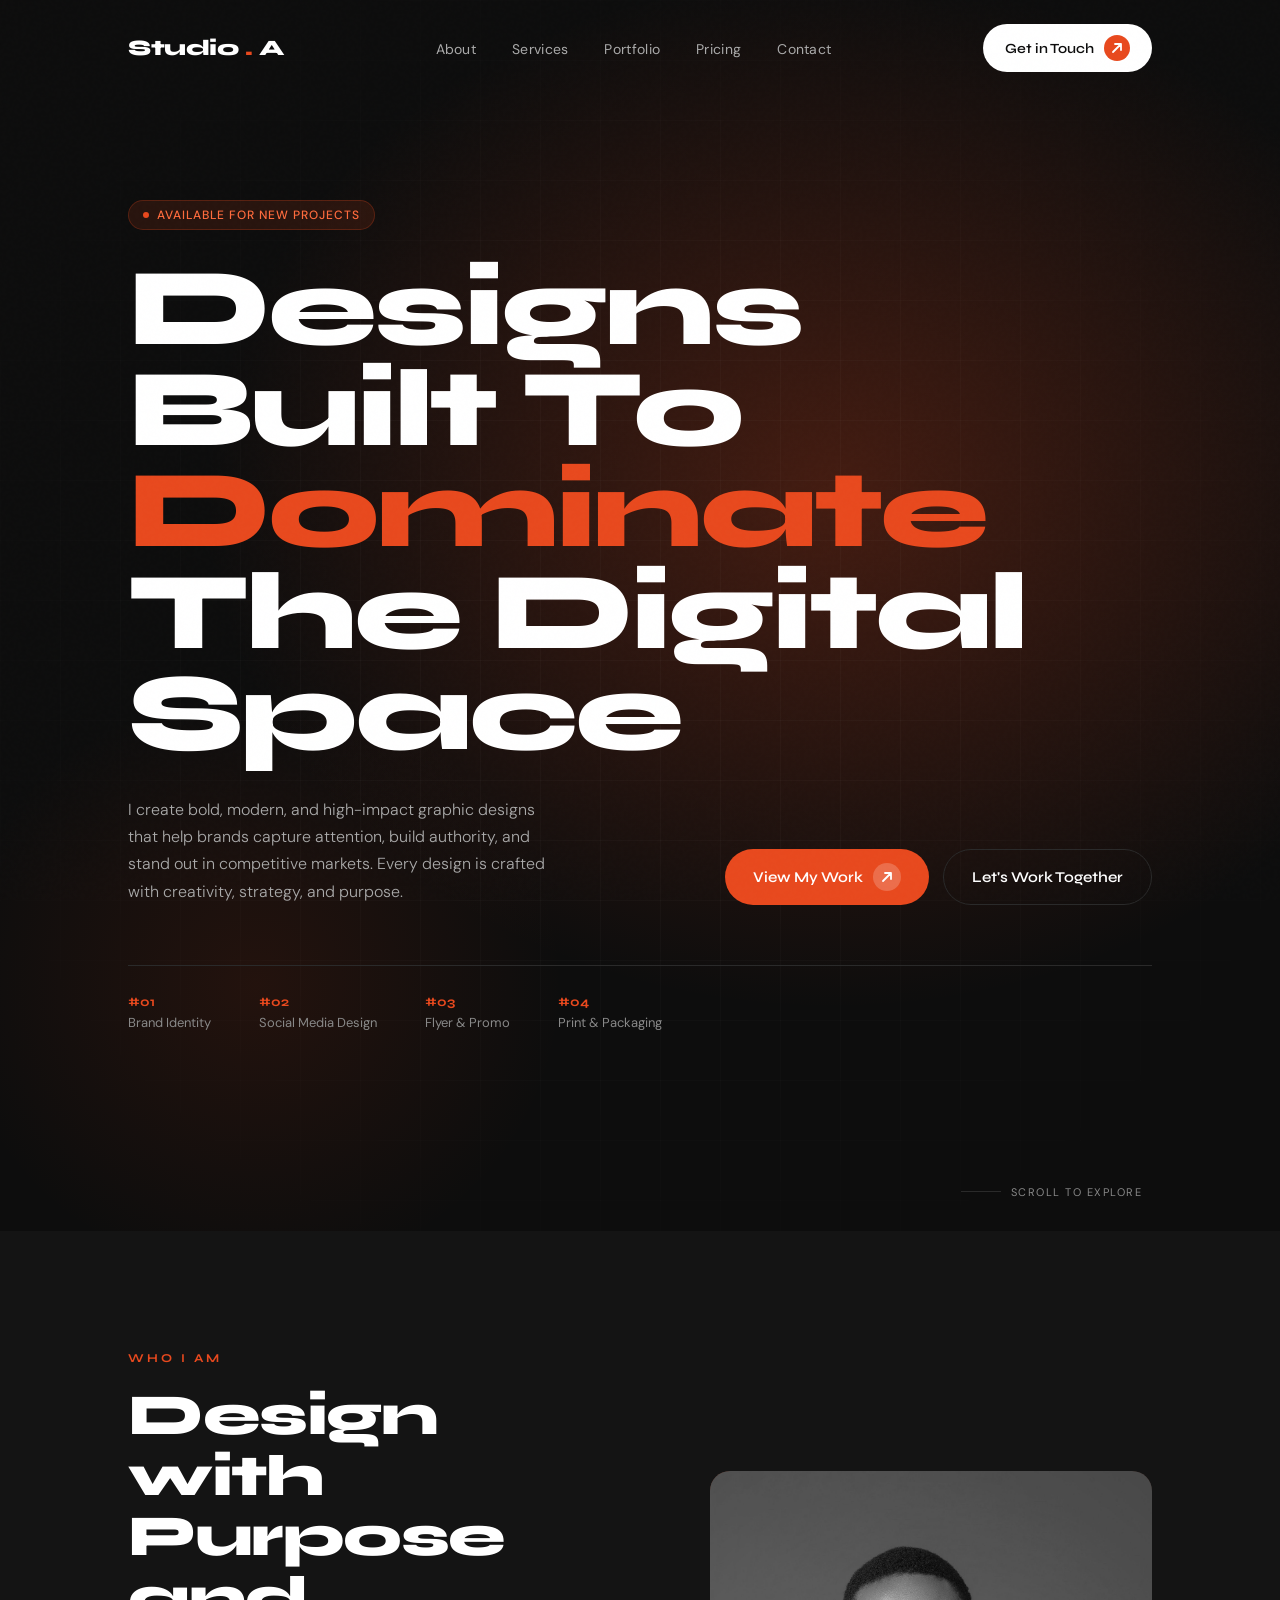
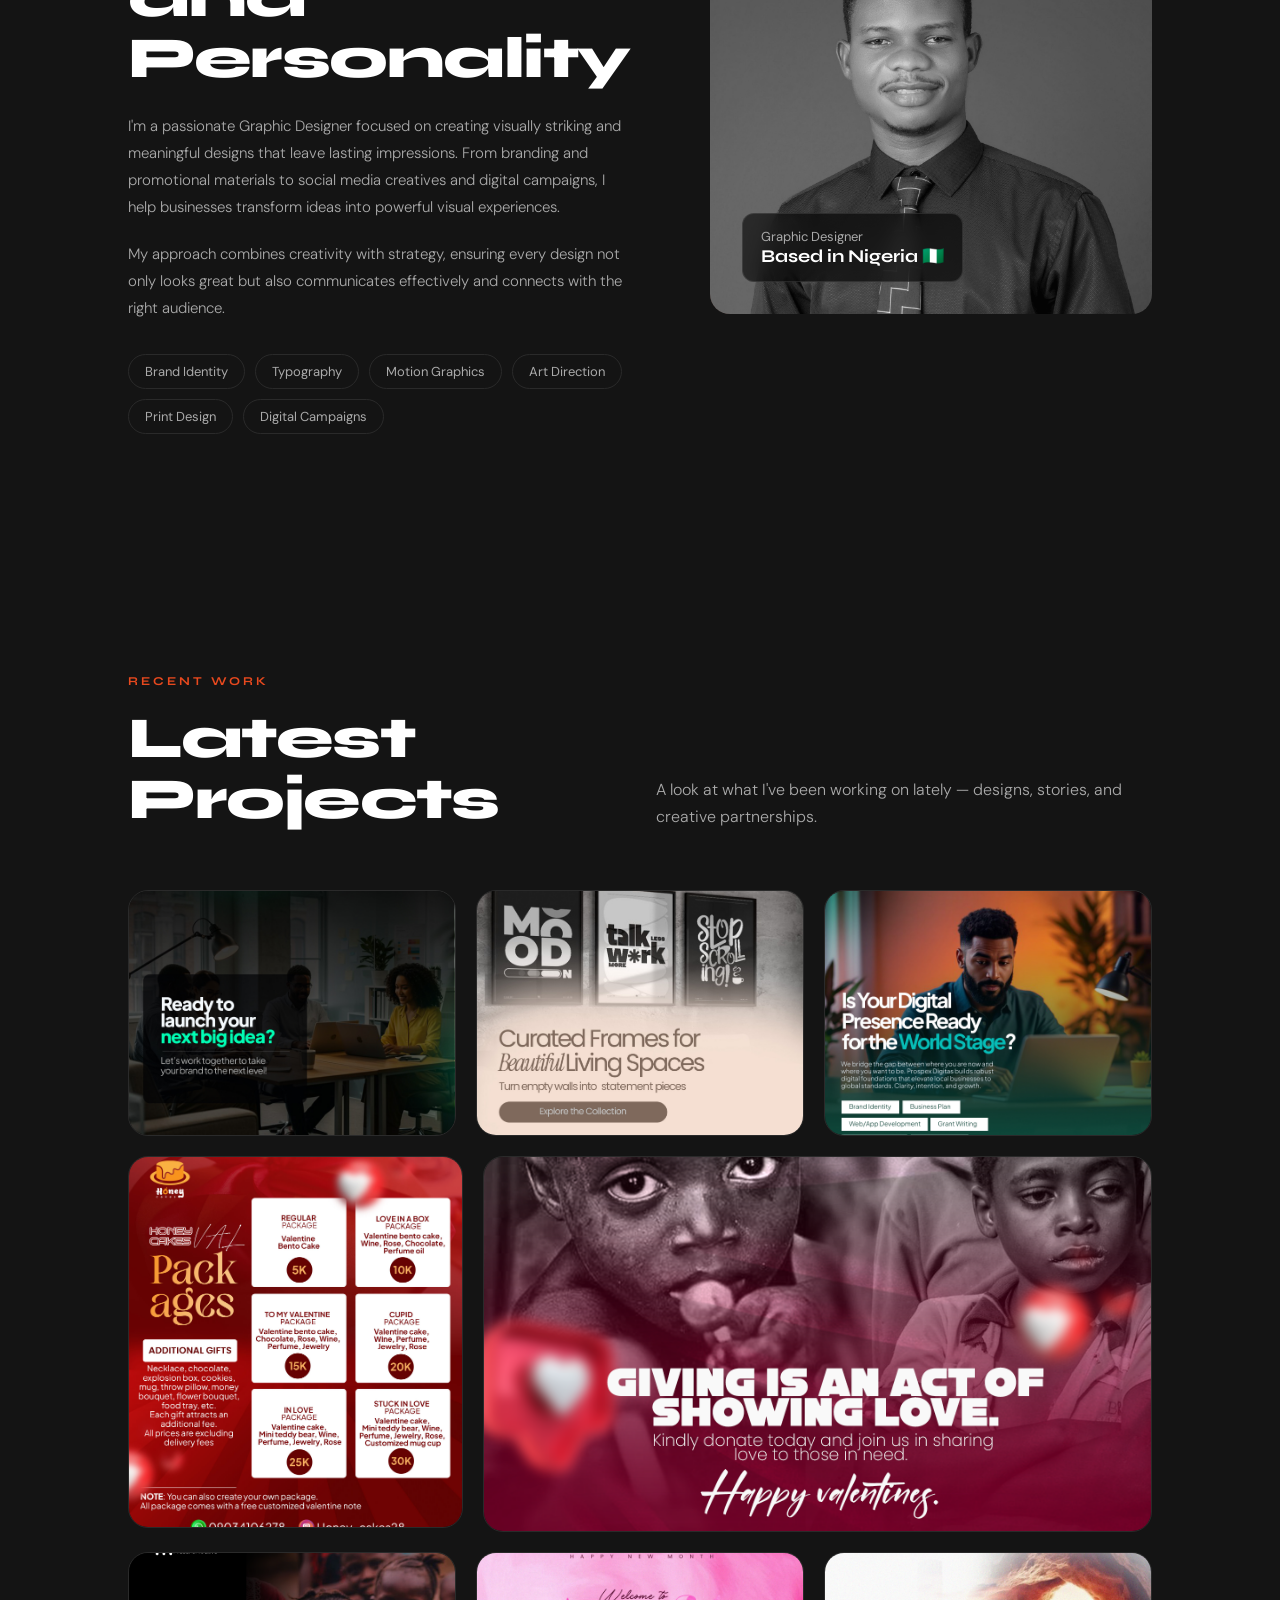
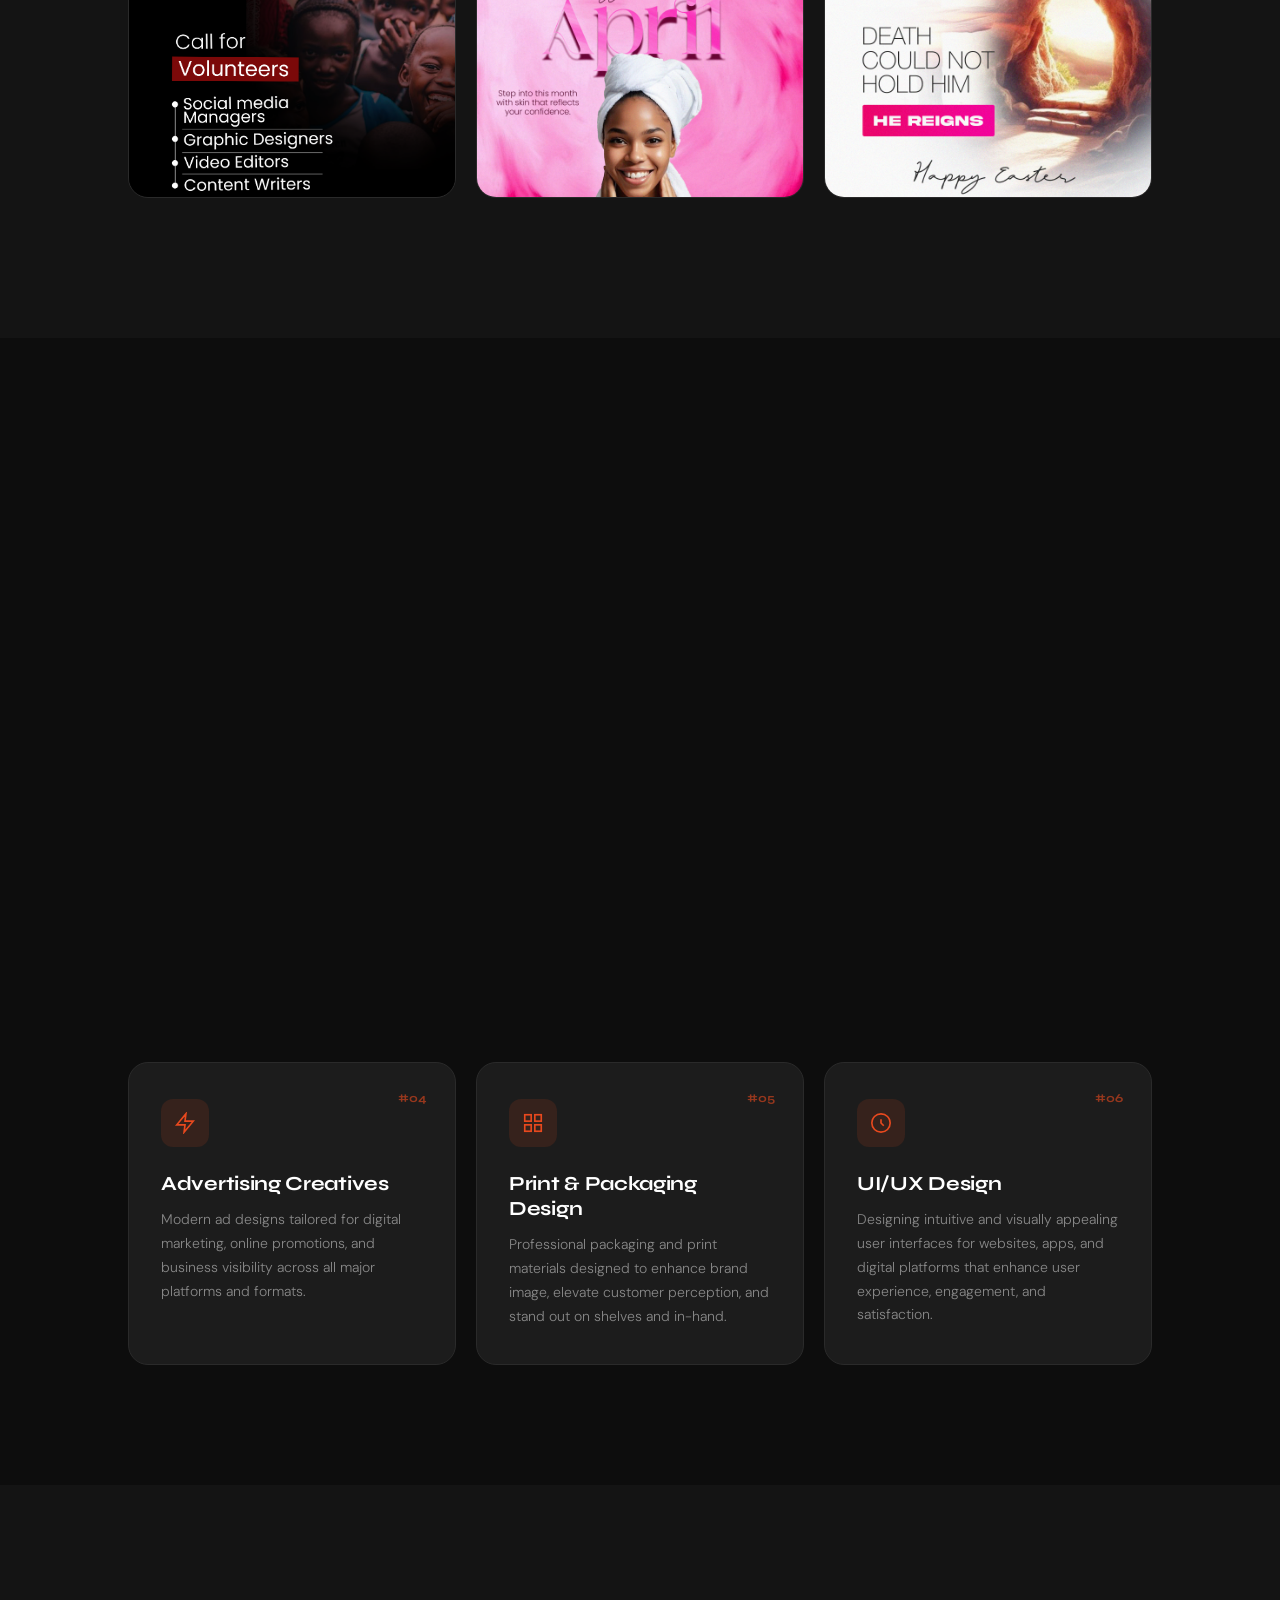
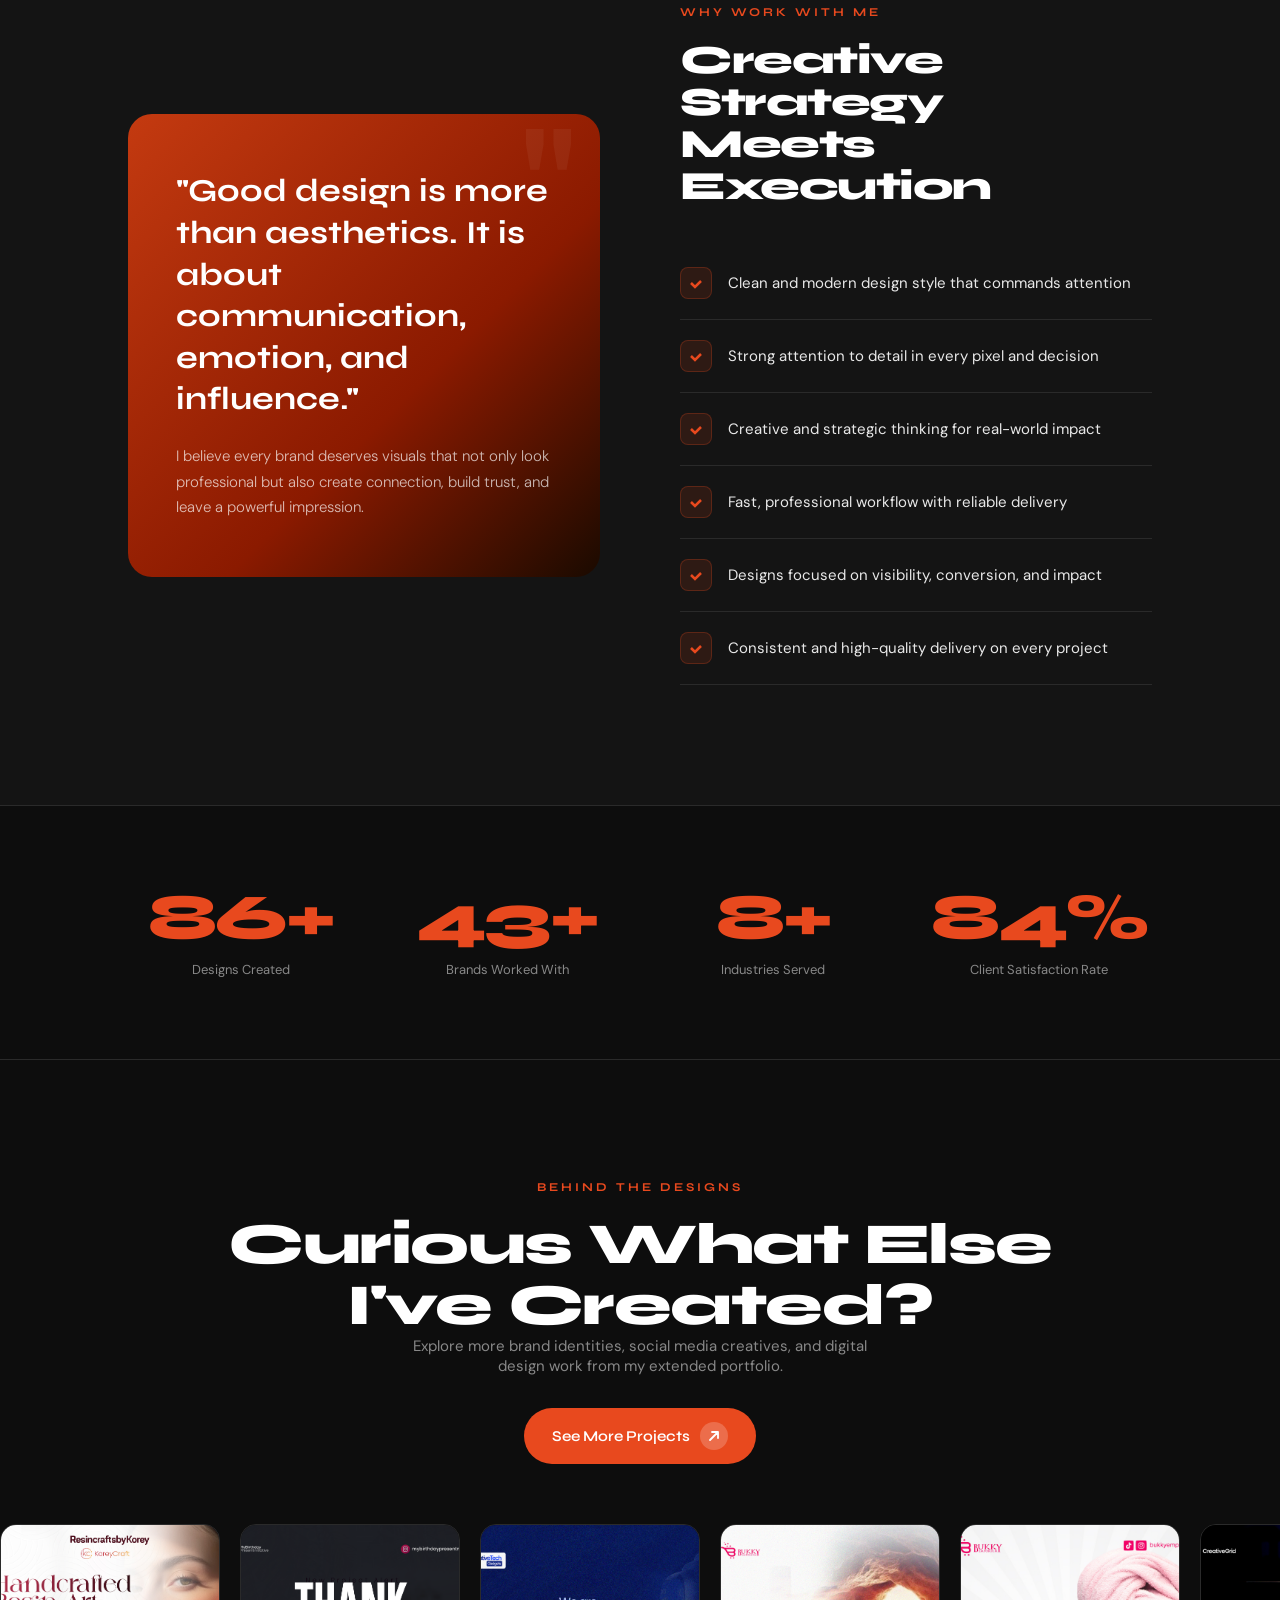
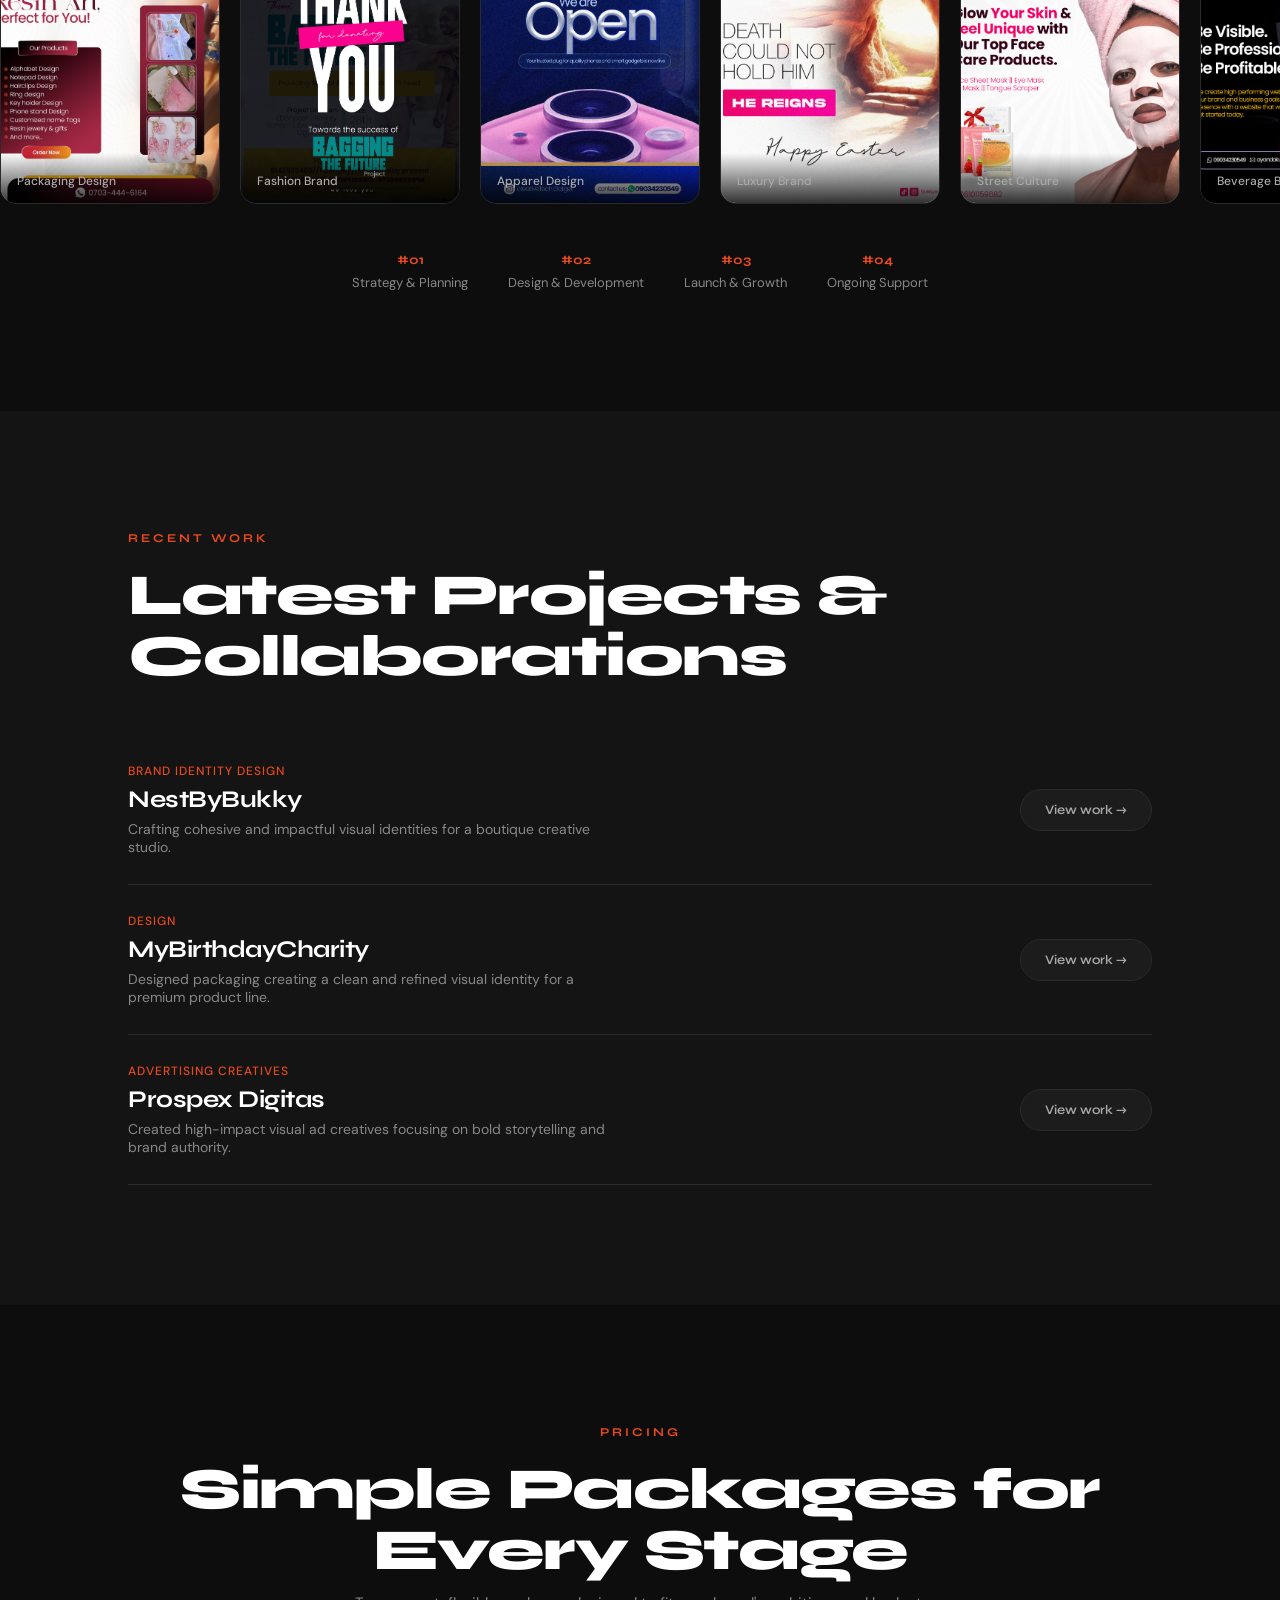
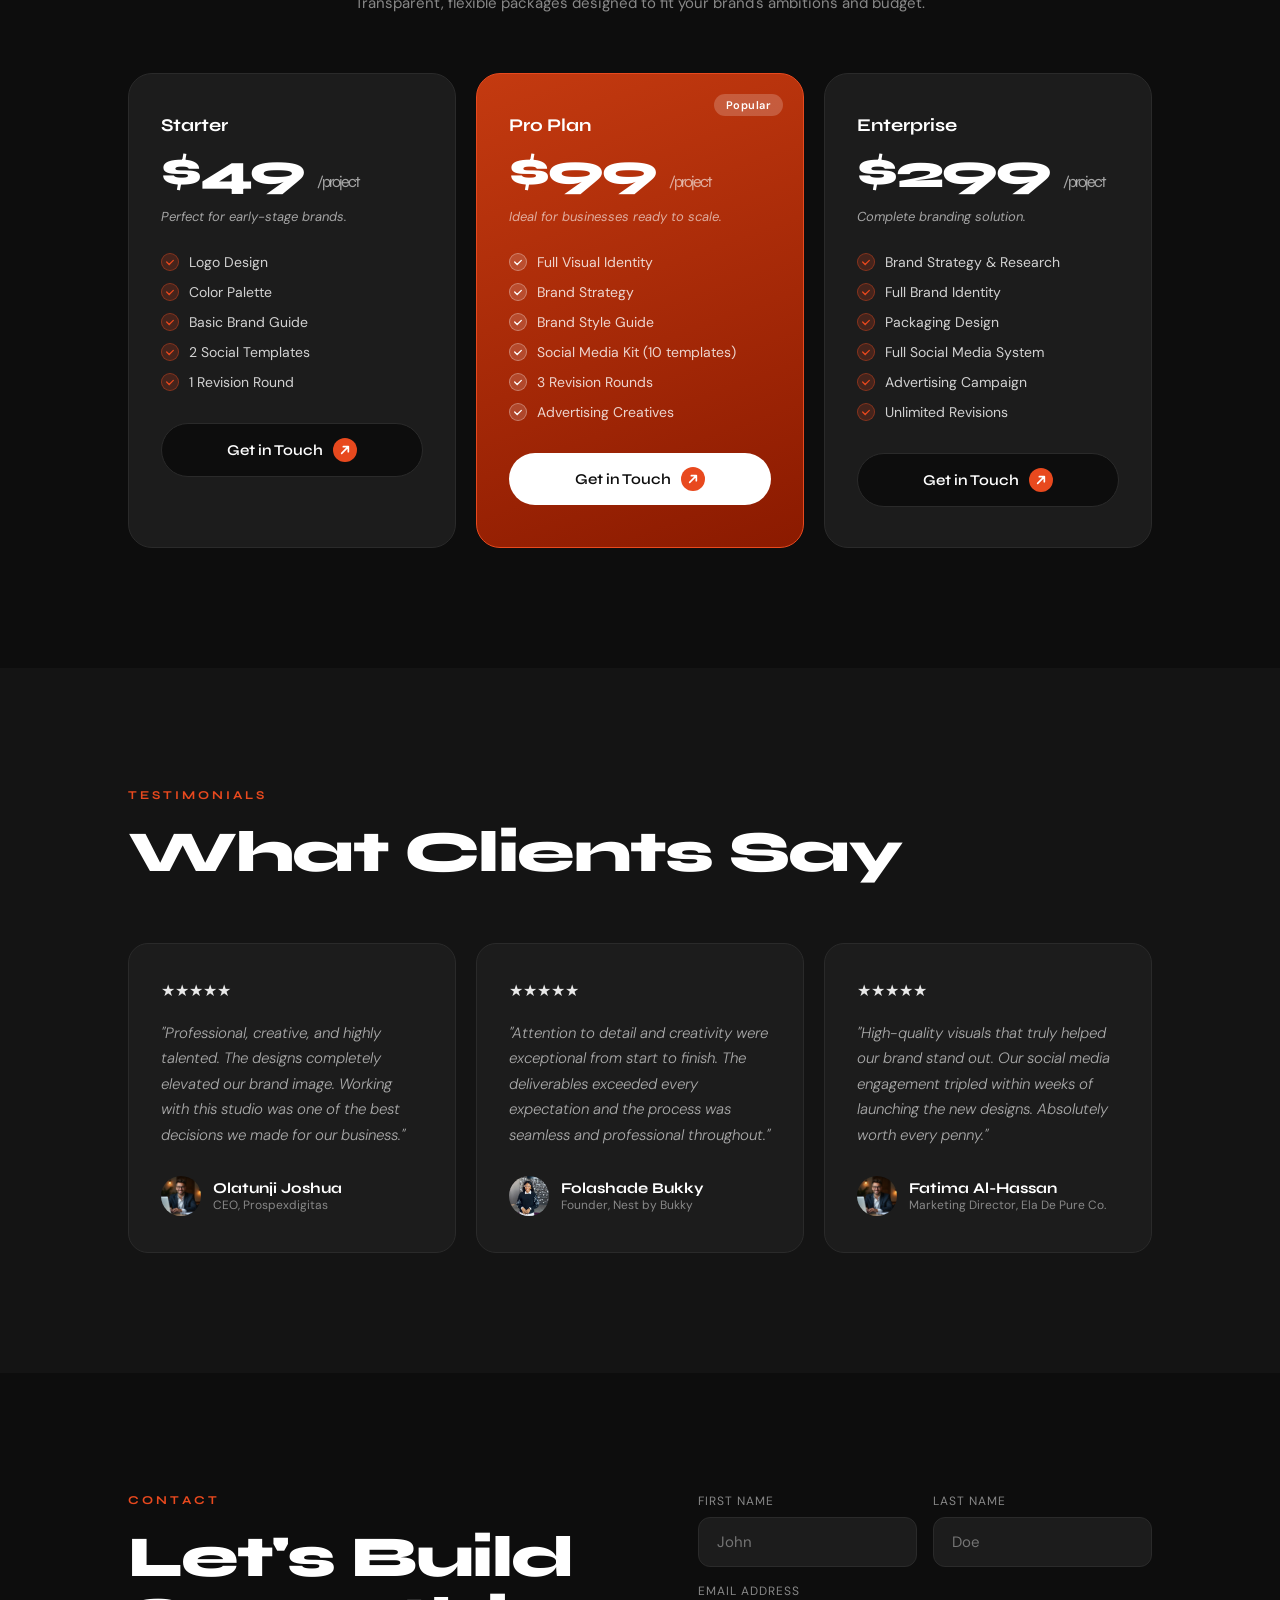
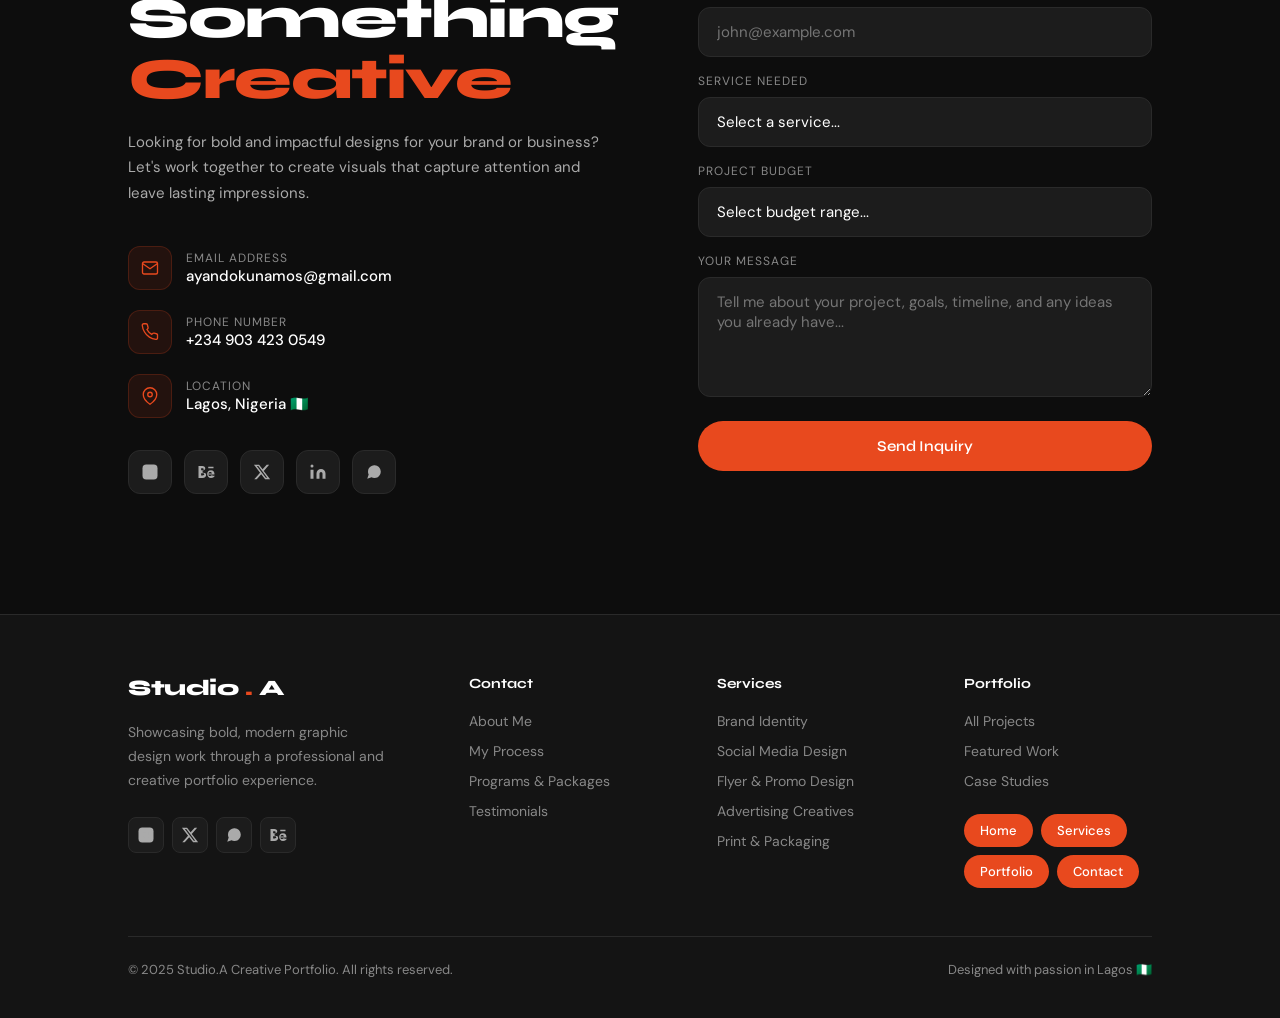
==== index.html @ 1f2fb57c "Initial portfolio update" ====
<!doctype html>
<html lang="en">
  <head>
    <meta charset="UTF-8" />
    <meta name="viewport" content="width=device-width, initial-scale=1.0" />
    <title>Creative Portfolio — Graphic Designer</title>
    <link rel="preconnect" href="https://fonts.googleapis.com" />
    <link
      href="https://fonts.googleapis.com/css2?family=Syne:wght@400;500;600;700;800&family=DM+Sans:ital,wght@0,300;0,400;0,500;1,300&display=swap"
      rel="stylesheet"
    />
    <link rel="stylesheet" href="style.css" />
    <script src="config.js"></script>
    <script src="script.js" defer></script>
  </head>
  <body>
    <!-- Mobile menu -->
    <div class="mobile-menu" id="mobileMenu">
      <a href="#about" onclick="closeMobile()">About</a>
      <a href="#services" onclick="closeMobile()">Services</a>
      <a href="#portfolio" onclick="closeMobile()">Portfolio</a>
      <a href="#pricing" onclick="closeMobile()">Pricing</a>
      <a href="#contact" onclick="closeMobile()">Contact</a>
    </div>

    <!-- NAV -->
    <nav id="navbar">
      <div class="inner">
        <a href="#" class="nav-logo">Studio <span>.</span> A</a>
        <ul class="nav-links">
          <li><a href="#about">About</a></li>
          <li><a href="#services">Services</a></li>
          <li><a href="#portfolio">Portfolio</a></li>
          <li><a href="#pricing">Pricing</a></li>
          <li><a href="#contact">Contact</a></li>
        </ul>
        <a href="#contact" class="nav-cta">
          Get in Touch
          <span class="nav-cta-icon">
            <svg viewBox="0 0 12 12">
              <path
                d="M2 10L10 2M10 2H4M10 2v6"
                stroke="white"
                stroke-width="1.8"
                fill="none"
                stroke-linecap="round"
              />
            </svg>
          </span>
        </a>
        <div class="hamburger" id="hamburger" onclick="toggleMenu()">
          <span></span><span></span><span></span>
        </div>
      </div>
    </nav>

    <!-- HERO -->
    <section class="hero" id="home">
      <div class="hero-bg"></div>
      <div class="hero-grid"></div>
      <div class="hero-content">
        <div class="inner">
          <div class="hero-eyebrow">Available for new projects</div>
          <h1 class="hero-title">
            Designs Built To <span class="orange">Dominate</span> The Digital
            Space
          </h1>
          <div class="hero-bottom">
            <p class="hero-sub">
              I create bold, modern, and high-impact graphic designs that help
              brands capture attention, build authority, and stand out in
              competitive markets. Every design is crafted with creativity,
              strategy, and purpose.
            </p>
            <div class="hero-ctas">
              <a href="#portfolio" class="btn-primary">
                View My Work
                <span class="btn-icon">
                  <svg viewBox="0 0 12 12" width="12" height="12">
                    <path
                      d="M2 10L10 2M10 2H4M10 2v6"
                      stroke="white"
                      stroke-width="1.8"
                      fill="none"
                      stroke-linecap="round"
                    />
                  </svg>
                </span>
              </a>
              <a href="#contact" class="btn-secondary">Let's Work Together</a>
            </div>
          </div>
          <div class="hero-services-bar">
            <div class="hero-service-item">
              <span class="hero-service-num">#01</span>
              <span class="hero-service-name">Brand Identity</span>
            </div>
            <div class="hero-service-item">
              <span class="hero-service-num">#02</span>
              <span class="hero-service-name">Social Media Design</span>
            </div>
            <div class="hero-service-item">
              <span class="hero-service-num">#03</span>
              <span class="hero-service-name">Flyer & Promo</span>
            </div>
            <div class="hero-service-item">
              <span class="hero-service-num">#04</span>
              <span class="hero-service-name">Print & Packaging</span>
            </div>
          </div>
        </div>
      </div>
      <div class="scroll-indicator">
        <div class="scroll-line"></div>
        Scroll to explore
      </div>
    </section>

    <!-- ABOUT -->
    <section class="about" id="about">
      <div class="about-grid reveal">
        <div class="about-left">
          <div class="section-label">Who I Am</div>
          <h2 class="section-title">
            Design with Purpose<br />and Personality
          </h2>
          <p class="about-text">
            I'm a passionate Graphic Designer focused on creating visually
            striking and meaningful designs that leave lasting impressions. From
            branding and promotional materials to social media creatives and
            digital campaigns, I help businesses transform ideas into powerful
            visual experiences.
          </p>
          <p class="about-text">
            My approach combines creativity with strategy, ensuring every design
            not only looks great but also communicates effectively and connects
            with the right audience.
          </p>
          <div class="about-tags">
            <span class="about-tag">Brand Identity</span>
            <span class="about-tag">Typography</span>
            <span class="about-tag">Motion Graphics</span>
            <span class="about-tag">Art Direction</span>
            <span class="about-tag">Print Design</span>
            <span class="about-tag">Digital Campaigns</span>
          </div>
        </div>
        <div class="about-portrait reveal reveal-delay-2">
          <div class="about-portrait-inner">
            <div class="about-portrait-tag">
              <p>Graphic Designer</p>
              <strong>Based in Nigeria 🇳🇬</strong>
            </div>
          </div>
        </div>
      </div>
    </section>

    <!-- PORTFOLIO -->
    <section class="portfolio" id="portfolio">
      <div class="portfolio-header reveal">
        <div>
          <div class="section-label">Recent Work</div>
          <h2 class="section-title1">Latest Projects</h2>
        </div>
        <p class="section-subtitle">
          A look at what I've been working on lately — designs, stories, and
          creative partnerships.
        </p>
      </div>

      <div class="portfolio-grid">
        <div class="portfolio-card reveal reveal-delay-1">
          <div class="portfolio-card-bg pc-1">
            <img src="./images/img1.jpg" alt="Fashion Brand Campaign" />
          </div>
          <div class="portfolio-card-overlay">
            <div>
              <div class="portfolio-card-label">Brand Identity Design</div>
              <div class="portfolio-card-title">Fashion Brand Campaign</div>
              <div class="portfolio-card-desc">
                Bold promotional visuals designed to increase engagement and
                strengthen brand identity.
              </div>
            </div>
          </div>
        </div>
        <div class="portfolio-card reveal reveal-delay-2">
          <div class="portfolio-card-bg pc-2">
            <img src="./images/Flyer 2.jpg" alt="Restaurant Social Media" />
          </div>
          <div class="portfolio-card-overlay">
            <div>
              <div class="portfolio-card-label">Social Media Design</div>
              <div class="portfolio-card-title">Restaurant Social Media</div>
              <div class="portfolio-card-desc">
                Creative marketing visuals tailored to boost online presence and
                customer interaction.
              </div>
            </div>
          </div>
        </div>
        <div class="portfolio-card reveal reveal-delay-3">
          <div class="portfolio-card-bg pc-3">
            <img src="./images/img2.jpg" alt="Music Cover Artwork" />
          </div>
          <div class="portfolio-card-overlay">
            <div>
              <div class="portfolio-card-label">Creative Direction</div>
              <div class="portfolio-card-title">Music Cover Artwork</div>
              <div class="portfolio-card-desc">
                Creative cover art concepts crafted to visually represent sound,
                mood, and identity.
              </div>
            </div>
          </div>
        </div>
      </div>

      <div class="portfolio-grid-alt">
        <div class="portfolio-card portfolio-card-tall reveal">
          <div class="portfolio-card-bg pc-4">
            <img
              src="./images/Honey-Cakes-Val.jpg"
              alt="Beauty Brand Identity"
            />
          </div>
          <div class="portfolio-card-overlay">
            <div>
              <div class="portfolio-card-label">Brand Identity</div>
              <div class="portfolio-card-title">Beauty Brand Identity</div>
              <div class="portfolio-card-desc">
                A premium and elegant branding system designed to position the
                brand professionally.
              </div>
            </div>
          </div>
        </div>
        <div class="portfolio-card portfolio-card-wide reveal reveal-delay-2">
          <div class="portfolio-card-bg pc-5">
            <img
              src="./images/MBPI-valentines.png"
              alt="Event Flyer Collection"
            />
          </div>
          <div class="portfolio-card-overlay">
            <div>
              <div class="portfolio-card-label">Flyer & Promotional</div>
              <div class="portfolio-card-title">Event Flyer Collection</div>
              <div class="portfolio-card-desc">
                Eye-catching event designs created to maximize visibility and
                audience attention.
              </div>
            </div>
          </div>
        </div>
      </div>

      <div class="portfolio-grid">
        <div class="portfolio-card reveal reveal-delay-1">
          <div class="portfolio-card-bg pc-1">
            <img
              src="./images/call-for-volunteer1.png"
              alt="Call for Volunteers"
            />
          </div>
          <div class="portfolio-card-overlay">
            <div>
              <div class="portfolio-card-label">Brand Identity Design</div>
              <div class="portfolio-card-title">Call for Volunteers</div>
              <div class="portfolio-card-desc">
                Bold promotional visuals designed to increase engagement and
                strengthen brand identity.
              </div>
            </div>
          </div>
        </div>
        <div class="portfolio-card reveal reveal-delay-2">
          <div class="portfolio-card-bg pc-2">
            <img src="./images/April.jpg" alt="April Campaign" />
          </div>
          <div class="portfolio-card-overlay">
            <div>
              <div class="portfolio-card-label">Social Media Design</div>
              <div class="portfolio-card-title">April Campaign</div>
              <div class="portfolio-card-desc">
                Creative marketing visuals tailored to boost online presence and
                customer interaction.
              </div>
            </div>
          </div>
        </div>
        <div class="portfolio-card reveal reveal-delay-3">
          <div class="portfolio-card-bg pc-3">
            <img src="./images/Easter Flyer.jpg" alt="Easter Flyer" />
          </div>
          <div class="portfolio-card-overlay">
            <div>
              <div class="portfolio-card-label">Creative Direction</div>
              <div class="portfolio-card-title">Easter Flyer</div>
              <div class="portfolio-card-desc">
                Creative cover art concepts crafted to visually represent sound,
                mood, and identity.
              </div>
            </div>
          </div>
        </div>
      </div>
    </section>

    <!-- SERVICES -->
    <section class="services" id="services">
      <div class="services-header reveal">
        <div>
          <div class="section-label">Services</div>
          <h2 class="section-title">What I Can Help<br />You With</h2>
        </div>
        <p class="section-subtitle">
          From strategy to visuals, I offer tailored creative services to help
          your brand grow with clarity and impact.
        </p>
      </div>
      <div class="services-grid">
        <div class="service-card reveal reveal-delay-1">
          <span class="service-num">#01</span>
          <div class="service-icon">
            <svg viewBox="0 0 24 24">
              <circle cx="12" cy="12" r="3" />
              <path
                d="M12 2v3M12 19v3M4.22 4.22l2.12 2.12M17.66 17.66l2.12 2.12M2 12h3M19 12h3M4.22 19.78l2.12-2.12M17.66 6.34l2.12-2.12"
              />
            </svg>
          </div>
          <h3 class="service-name">Brand Identity Design</h3>
          <p class="service-desc">
            Building strong and memorable brand visuals through logos, color
            systems, typography, and comprehensive brand assets that make your
            business unforgettable.
          </p>
        </div>
        <div class="service-card reveal reveal-delay-2">
          <span class="service-num">#02</span>
          <div class="service-icon">
            <svg viewBox="0 0 24 24">
              <rect x="2" y="3" width="20" height="14" rx="2" />
              <path d="M8 21h8M12 17v4" />
            </svg>
          </div>
          <h3 class="service-name">Social Media Design</h3>
          <p class="service-desc">
            Creating scroll-stopping social media creatives designed to increase
            engagement, strengthen brand presence, and drive meaningful audience
            interaction.
          </p>
        </div>
        <div class="service-card reveal reveal-delay-3">
          <span class="service-num">#03</span>
          <div class="service-icon">
            <svg viewBox="0 0 24 24">
              <path
                d="M14 2H6a2 2 0 0 0-2 2v16a2 2 0 0 0 2 2h12a2 2 0 0 0 2-2V8z"
              />
              <polyline points="14 2 14 8 20 8" />
            </svg>
          </div>
          <h3 class="service-name">Flyer & Promotional Design</h3>
          <p class="service-desc">
            Designing bold promotional materials for events, businesses,
            products, and campaigns that attract attention instantly and
            communicate powerfully.
          </p>
        </div>
        <div class="service-card reveal reveal-delay-1">
          <span class="service-num">#04</span>
          <div class="service-icon">
            <svg viewBox="0 0 24 24">
              <polygon points="13 2 3 14 12 14 11 22 21 10 12 10 13 2" />
            </svg>
          </div>
          <h3 class="service-name">Advertising Creatives</h3>
          <p class="service-desc">
            Modern ad designs tailored for digital marketing, online promotions,
            and business visibility across all major platforms and formats.
          </p>
        </div>
        <div class="service-card reveal reveal-delay-2">
          <span class="service-num">#05</span>
          <div class="service-icon">
            <svg viewBox="0 0 24 24">
              <rect x="3" y="3" width="7" height="7" />
              <rect x="14" y="3" width="7" height="7" />
              <rect x="14" y="14" width="7" height="7" />
              <rect x="3" y="14" width="7" height="7" />
            </svg>
          </div>
          <h3 class="service-name">Print & Packaging Design</h3>
          <p class="service-desc">
            Professional packaging and print materials designed to enhance brand
            image, elevate customer perception, and stand out on shelves and
            in-hand.
          </p>
        </div>
        <div class="service-card reveal reveal-delay-3">
          <span class="service-num">#06</span>
          <div class="service-icon">
            <svg viewBox="0 0 24 24">
              <circle cx="12" cy="12" r="10" />
              <path d="M12 8v4l3 3" />
            </svg>
          </div>
          <h3 class="service-name">UI/UX Design</h3>
          <p class="service-desc">
            Designing intuitive and visually appealing user interfaces for
            websites, apps, and digital platforms that enhance user experience,
            engagement, and satisfaction.
          </p>
        </div>
      </div>
    </section>

    <!-- WHY WORK WITH ME -->
    <section class="why" id="why">
      <div class="why-grid">
        <div class="philosophy-card reveal">
          <div class="philosophy-quote">
            "Good design is more than aesthetics. It is about communication,
            emotion, and influence."
          </div>
          <p class="philosophy-sub">
            I believe every brand deserves visuals that not only look
            professional but also create connection, build trust, and leave a
            powerful impression.
          </p>
        </div>
        <div class="why-right reveal reveal-delay-2">
          <div class="section-label">Why Work With Me</div>
          <h2 class="section-title2">Creative Strategy<br />Meets Execution</h2>
          <div class="why-list">
            <div class="why-item">
              <div class="why-check">
                <svg viewBox="0 0 14 14"><path d="M2 7l4 4 6-6" /></svg>
              </div>
              <span class="why-item-text"
                >Clean and modern design style that commands attention</span
              >
            </div>
            <div class="why-item">
              <div class="why-check">
                <svg viewBox="0 0 14 14"><path d="M2 7l4 4 6-6" /></svg>
              </div>
              <span class="why-item-text"
                >Strong attention to detail in every pixel and decision</span
              >
            </div>
            <div class="why-item">
              <div class="why-check">
                <svg viewBox="0 0 14 14"><path d="M2 7l4 4 6-6" /></svg>
              </div>
              <span class="why-item-text"
                >Creative and strategic thinking for real-world impact</span
              >
            </div>
            <div class="why-item">
              <div class="why-check">
                <svg viewBox="0 0 14 14"><path d="M2 7l4 4 6-6" /></svg>
              </div>
              <span class="why-item-text"
                >Fast, professional workflow with reliable delivery</span
              >
            </div>
            <div class="why-item">
              <div class="why-check">
                <svg viewBox="0 0 14 14"><path d="M2 7l4 4 6-6" /></svg>
              </div>
              <span class="why-item-text"
                >Designs focused on visibility, conversion, and impact</span
              >
            </div>
            <div class="why-item">
              <div class="why-check">
                <svg viewBox="0 0 14 14"><path d="M2 7l4 4 6-6" /></svg>
              </div>
              <span class="why-item-text"
                >Consistent and high-quality delivery on every project</span
              >
            </div>
          </div>
        </div>
      </div>
    </section>

    <!-- STATS -->
    <div class="stats">
      <div class="stats-grid">
        <div class="stat-item reveal">
          <span class="stat-num" data-target="100">
            <span>0</span><span style="color: var(--orange)">+</span>
          </span>
          <span class="stat-label">Designs Created</span>
        </div>
        <div class="stat-item reveal reveal-delay-1">
          <span class="stat-num" data-target="50">
            <span>0</span><span style="color: var(--orange)">+</span>
          </span>
          <span class="stat-label">Brands Worked With</span>
        </div>
        <div class="stat-item reveal reveal-delay-2">
          <span class="stat-num" data-target="10">
            <span>0</span><span style="color: var(--orange)">+</span>
          </span>
          <span class="stat-label">Industries Served</span>
        </div>
        <div class="stat-item reveal reveal-delay-3">
          <span class="stat-num" data-target="98">
            <span>0</span><span style="color: var(--orange)">%</span>
          </span>
          <span class="stat-label">Client Satisfaction Rate</span>
        </div>
      </div>
    </div>

    <!-- MORE WORK -->
    <section class="more-work">
      <div class="more-work-header reveal">
        <div class="section-label">Behind the Designs</div>
        <h2 class="section-title1">Curious What Else<br />I've Created?</h2>
        <p>
          Explore more brand identities, social media creatives, and digital
          design work from my extended portfolio.
        </p>
        <a href="#contact" class="btn-primary" style="display: inline-flex">
          See More Projects
          <span class="btn-icon">
            <svg viewBox="0 0 12 12" width="12" height="12">
              <path
                d="M2 10L10 2M10 2H4M10 2v6"
                stroke="white"
                stroke-width="1.8"
                fill="none"
                stroke-linecap="round"
              />
            </svg>
          </span>
        </a>
      </div>

      <!-- Carousel intentionally bleeds full width -->
      <div class="carousel-wrapper reveal">
        <div class="carousel-track" id="carouselTrack">
          <div
            class="carousel-item"
            style="background: linear-gradient(135deg, #1a0800, #5c1e00)"
          >
            <img src="./images/Resin_1.jpg" alt="Packaging Design" />
            <div class="carousel-item-label">Packaging Design</div>
          </div>
          <div
            class="carousel-item"
            style="background: linear-gradient(135deg, #080018, #1e005c)"
          >
            <img
              src="./images/Thank_you_Bagging-the-Future.png"
              alt="Fashion Brand"
            />
            <div class="carousel-item-label">Fashion Brand</div>
          </div>
          <div
            class="carousel-item"
            style="background: linear-gradient(135deg, #001808, #005c1e)"
          >
            <img src="./images/we are open.jpg" alt="Apparel Design" />
            <div class="carousel-item-label">Apparel Design</div>
          </div>
          <div
            class="carousel-item"
            style="background: linear-gradient(135deg, #18000a, #5c0020)"
          >
            <img src="./images/Easter Flyer.jpg" alt="Luxury Brand" />
            <div class="carousel-item-label">Luxury Brand</div>
          </div>
          <div
            class="carousel-item"
            style="background: linear-gradient(135deg, #100a00, #3a2800)"
          >
            <img src="./images/bukkyEP.jpg" alt="Street Culture" />
            <div class="carousel-item-label">Street Culture</div>
          </div>
          <div
            class="carousel-item"
            style="background: linear-gradient(135deg, #080808, #2a2a2a)"
          >
            <img src="./images/be visible.jpg" alt="Beverage Branding" />
            <div class="carousel-item-label">Beverage Branding</div>
          </div>
          <div
            class="carousel-item"
            style="background: linear-gradient(135deg, #1a0800, #5c1e00)"
          >
            <img src="./images/back.jpg" alt="Packaging Design" />
            <div class="carousel-item-label">Packaging Design</div>
          </div>
          <div
            class="carousel-item"
            style="background: linear-gradient(135deg, #080018, #1e005c)"
          >
            <img src="./images/Convocation Package.jpg" alt="Fashion Brand" />
            <div class="carousel-item-label">Fashion Brand</div>
          </div>
          <div
            class="carousel-item"
            style="background: linear-gradient(135deg, #001808, #005c1e)"
          >
            <img src="./images/Easter Flyer.jpg" alt="Apparel Design" />
            <div class="carousel-item-label">Apparel Design</div>
          </div>
          <div
            class="carousel-item"
            style="background: linear-gradient(135deg, #18000a, #5c0020)"
          >
            <img src="./images/Flyer 1.jpg" alt="Luxury Brand" />
            <div class="carousel-item-label">Luxury Brand</div>
          </div>
          <div
            class="carousel-item"
            style="background: linear-gradient(135deg, #100a00, #3a2800)"
          >
            <img src="./images/Flyer 2.jpg" alt="Street Culture" />
            <div class="carousel-item-label">Street Culture</div>
          </div>
          <div
            class="carousel-item"
            style="background: linear-gradient(135deg, #080808, #2a2a2a)"
          >
            <img src="./images/Greeting Card.jpg" alt="Beverage Branding" />
            <div class="carousel-item-label">Beverage Branding</div>
          </div>
        </div>
      </div>

      <div class="step-indicators reveal">
        <div class="step">
          <div class="step-num">#01</div>
          <div class="step-label">Strategy & Planning</div>
        </div>
        <div class="step">
          <div class="step-num">#02</div>
          <div class="step-label">Design & Development</div>
        </div>
        <div class="step">
          <div class="step-num">#03</div>
          <div class="step-label">Launch & Growth</div>
        </div>
        <div class="step">
          <div class="step-num">#04</div>
          <div class="step-label">Ongoing Support</div>
        </div>
      </div>
    </section>

    <!-- PROJECTS LIST -->
    <section class="projects" id="projects">
      <div class="reveal">
        <div class="section-label">Recent Work</div>
        <h2 class="section-title1" style="margin-bottom: 48px">
          Latest Projects &<br />Collaborations
        </h2>
      </div>
      <div class="project-item reveal">
        <div class="project-item-left">
          <div class="project-item-cat">Brand Identity Design</div>
          <div class="project-item-name">NestByBukky</div>
          <div class="project-item-desc">
            Crafting cohesive and impactful visual identities for a boutique
            creative studio.
          </div>
        </div>
        <div class="project-view-btn">
          <a href="project-nestbybukky.html">View work →</a>
        </div>
      </div>
      <div class="project-item reveal reveal-delay-1">
        <div class="project-item-left">
          <div class="project-item-cat">Design</div>
          <div class="project-item-name">MyBirthdayCharity</div>
          <div class="project-item-desc">
            Designed packaging creating a clean and refined visual identity for
            a premium product line.
          </div>
        </div>
        <div class="project-view-btn">
          <a href="project-mybirthdaycharity.html">View work →</a>
        </div>
      </div>
      <div class="project-item reveal reveal-delay-2">
        <div class="project-item-left">
          <div class="project-item-cat">Advertising Creatives</div>
          <div class="project-item-name">Prospex Digitas</div>
          <div class="project-item-desc">
            Created high-impact visual ad creatives focusing on bold
            storytelling and brand authority.
          </div>
        </div>
        <div class="project-view-btn">
          <a href="project-prospexdigitas.html">View work →</a>
        </div>
      </div>
    </section>

    <!-- PRICING -->
    <section class="pricing" id="pricing">
      <div class="pricing-header reveal">
        <div class="section-label">Pricing</div>
        <h2 class="section-title">Simple Packages for<br />Every Stage</h2>
        <p>
          Transparent, flexible packages designed to fit your brand's ambitions
          and budget.
        </p>
      </div>
      <div class="pricing-grid">
        <div class="pricing-card reveal">
          <div class="pricing-plan">Starter</div>
          <div class="pricing-price">$49 <span>/project</span></div>
          <div class="pricing-tagline">Perfect for early-stage brands.</div>
          <ul class="pricing-features">
            <li>Logo Design</li>
            <li>Color Palette</li>
            <li>Basic Brand Guide</li>
            <li>2 Social Templates</li>
            <li>1 Revision Round</li>
          </ul>
          <button class="pricing-btn pricing-btn-dark">
            Get in Touch
            <span
              class="btn-icon-sm"
              style="
                background: var(--orange);
                border-radius: 50%;
                width: 24px;
                height: 24px;
                display: flex;
                align-items: center;
                justify-content: center;
              "
            >
              <svg viewBox="0 0 12 12" width="10" height="10">
                <path
                  d="M2 10L10 2M10 2H4M10 2v6"
                  stroke="white"
                  stroke-width="2"
                  fill="none"
                  stroke-linecap="round"
                />
              </svg>
            </span>
          </button>
        </div>
        <div class="pricing-card featured reveal reveal-delay-1">
          <div class="pricing-badge">Popular</div>
          <div class="pricing-plan">Pro Plan</div>
          <div class="pricing-price">$99 <span>/project</span></div>
          <div class="pricing-tagline">
            Ideal for businesses ready to scale.
          </div>
          <ul class="pricing-features">
            <li>Full Visual Identity</li>
            <li>Brand Strategy</li>
            <li>Brand Style Guide</li>
            <li>Social Media Kit (10 templates)</li>
            <li>3 Revision Rounds</li>
            <li>Advertising Creatives</li>
          </ul>
          <button class="pricing-btn pricing-btn-light">
            Get in Touch
            <span
              class="btn-icon-sm"
              style="
                background: var(--orange);
                border-radius: 50%;
                width: 24px;
                height: 24px;
                display: flex;
                align-items: center;
                justify-content: center;
              "
            >
              <svg viewBox="0 0 12 12" width="10" height="10">
                <path
                  d="M2 10L10 2M10 2H4M10 2v6"
                  stroke="white"
                  stroke-width="2"
                  fill="none"
                  stroke-linecap="round"
                />
              </svg>
            </span>
          </button>
        </div>
        <div class="pricing-card reveal reveal-delay-2">
          <div class="pricing-plan">Enterprise</div>
          <div class="pricing-price">$299 <span>/project</span></div>
          <div class="pricing-tagline">Complete branding solution.</div>
          <ul class="pricing-features">
            <li>Brand Strategy & Research</li>
            <li>Full Brand Identity</li>
            <li>Packaging Design</li>
            <li>Full Social Media System</li>
            <li>Advertising Campaign</li>
            <li>Unlimited Revisions</li>
          </ul>
          <button class="pricing-btn pricing-btn-dark">
            Get in Touch
            <span
              class="btn-icon-sm"
              style="
                background: var(--orange);
                border-radius: 50%;
                width: 24px;
                height: 24px;
                display: flex;
                align-items: center;
                justify-content: center;
              "
            >
              <svg viewBox="0 0 12 12" width="10" height="10">
                <path
                  d="M2 10L10 2M10 2H4M10 2v6"
                  stroke="white"
                  stroke-width="2"
                  fill="none"
                  stroke-linecap="round"
                />
              </svg>
            </span>
          </button>
        </div>
      </div>
    </section>

    <!-- TESTIMONIALS -->
    <section class="testimonials" id="testimonials">
      <div class="testi-header reveal">
        <div class="section-label">Testimonials</div>
        <h2 class="section-title">What Clients Say</h2>
      </div>
      <div class="testi-grid">
        <div class="testi-card reveal">
          <div class="testi-stars">★★★★★</div>
          <p class="testi-quote">
            "Professional, creative, and highly talented. The designs completely
            elevated our brand image. Working with this studio was one of the
            best decisions we made for our business."
          </p>
          <div class="testi-author">
            <div
              class="testi-avatar"
              style="background: rgba(232, 73, 30, 0.15)"
            >
              <img src="./images/person1.jpg" alt="Amara Okafor" />
            </div>
            <div>
              <div class="testi-name">Olatunji Joshua</div>
              <div class="testi-role">CEO, Prospexdigitas</div>
            </div>
          </div>
        </div>
        <div class="testi-card reveal reveal-delay-1">
          <div class="testi-stars">★★★★★</div>
          <p class="testi-quote">
            "Attention to detail and creativity were exceptional from start to
            finish. The deliverables exceeded every expectation and the process
            was seamless and professional throughout."
          </p>
          <div class="testi-author">
            <div
              class="testi-avatar"
              style="background: rgba(30, 100, 232, 0.15)"
            >
              <img src="./images/fola.jpeg" alt="Folashade Bukky" />
            </div>
            <div>
              <div class="testi-name">Folashade Bukky</div>
              <div class="testi-role">Founder, Nest by Bukky</div>
            </div>
          </div>
        </div>
        <div class="testi-card reveal reveal-delay-2">
          <div class="testi-stars">★★★★★</div>
          <p class="testi-quote">
            "High-quality visuals that truly helped our brand stand out. Our
            social media engagement tripled within weeks of launching the new
            designs. Absolutely worth every penny."
          </p>
          <div class="testi-author">
            <div
              class="testi-avatar"
              style="background: rgba(30, 200, 100, 0.15)"
            >
              <img src="./images/person1.jpg" alt="Fatima Al-Hassan" />
            </div>
            <div>
              <div class="testi-name">Fatima Al-Hassan</div>
              <div class="testi-role">Marketing Director, Ela De Pure Co.</div>
            </div>
          </div>
        </div>
      </div>
    </section>

    <!-- CONTACT -->
    <section class="contact" id="contact">
      <div class="contact-grid">
        <div class="contact-left reveal">
          <div class="section-label">Contact</div>
          <h2 class="section-title">
            Let's Build Something<br /><span style="color: var(--orange)"
              >Creative</span
            >
          </h2>
          <p>
            Looking for bold and impactful designs for your brand or business?
            Let's work together to create visuals that capture attention and
            leave lasting impressions.
          </p>
          <div class="contact-info">
            <div class="contact-info-item">
              <div class="contact-info-icon">
                <svg viewBox="0 0 24 24">
                  <path
                    d="M4 4h16c1.1 0 2 .9 2 2v12c0 1.1-.9 2-2 2H4c-1.1 0-2-.9-2-2V6c0-1.1.9-2 2-2z"
                  />
                  <polyline points="22,6 12,13 2,6" />
                </svg>
              </div>
              <div>
                <div class="contact-info-label">Email Address</div>
                <div class="contact-info-value">ayandokunamos@gmail.com</div>
              </div>
            </div>
            <div class="contact-info-item">
              <div class="contact-info-icon">
                <svg viewBox="0 0 24 24">
                  <path
                    d="M22 16.92v3a2 2 0 0 1-2.18 2 19.79 19.79 0 0 1-8.63-3.07A19.5 19.5 0 0 1 4.69 12 19.79 19.79 0 0 1 1.72 3.27 2 2 0 0 1 3.7 1h3a2 2 0 0 1 2 1.72c.127.96.361 1.903.7 2.81a2 2 0 0 1-.45 2.11L7.91 8.69a16 16 0 0 0 6.4 6.4l1.15-1.04a2 2 0 0 1 2.11-.45c.907.339 1.85.573 2.81.7A2 2 0 0 1 22 16.92z"
                  />
                </svg>
              </div>
              <div>
                <div class="contact-info-label">Phone Number</div>
                <div class="contact-info-value">+234 903 423 0549</div>
              </div>
            </div>
            <div class="contact-info-item">
              <div class="contact-info-icon">
                <svg viewBox="0 0 24 24">
                  <path d="M21 10c0 7-9 13-9 13s-9-6-9-13a9 9 0 0 1 18 0z" />
                  <circle cx="12" cy="10" r="3" />
                </svg>
              </div>
              <div>
                <div class="contact-info-label">Location</div>
                <div class="contact-info-value">Lagos, Nigeria 🇳🇬</div>
              </div>
            </div>
          </div>
          <div class="social-links">
            <a
              href="https://www.instagram.com/creative_grid_?igsh=MXdnbmR2MGh1bHo4OA%3D%3D&utm_source=qr"
              class="social-link"
            >
              <svg viewBox="0 0 24 24">
                <rect x="2" y="2" width="20" height="20" rx="5" ry="5" />
                <path d="M16 11.37A4 4 0 1 1 12.63 8 4 4 0 0 1 16 11.37z" />
                <line x1="17.5" y1="6.5" x2="17.51" y2="6.5" />
              </svg>
            </a>
            <a href="https://www.behance.net/ayandokunamos" class="social-link">
              <svg viewBox="0 0 24 24">
                <path
                  d="M22 7h-7V5h7zm1.726 10c-.442 1.297-2.029 3-5.101 3-3.074 0-5.051-2.053-5.051-5.21.001-3.3 1.905-5.266 5.013-5.266 3.077 0 4.643 2.061 4.714 4.822.005.309-.036.645-.072.883H15.12c.069 1.145.557 2.033 2.446 2.033.916 0 1.534-.288 1.856-.821l2.304.559zM15.17 14h4.739c-.127-1.4-.969-2.076-2.352-2.076-1.297 0-2.138.717-2.387 2.076zM7.501 10.063C9.803 9.967 11 8.787 11 7.15 11 5.361 9.765 4 6.983 4H2v16h5.188c3.55 0 5.014-1.826 5.014-3.906 0-2.018-1.405-3.24-4.701-3.031zM5.5 7H7c1.178 0 1.938.403 1.938 1.394 0 .967-.738 1.358-1.938 1.358H5.5V7zm0 9.5v-3H7.5c1.476 0 2.17.51 2.17 1.5s-.694 1.5-2.17 1.5H5.5z"
                />
              </svg>
            </a>
            <a href="https://x.com/FolahanAmos" class="social-link">
              <svg viewBox="0 0 24 24">
                <path
                  d="M18.244 2.25h3.308l-7.227 8.26 8.502 11.24H16.17l-5.214-6.817L4.99 21.75H1.68l7.73-8.835L1.254 2.25H8.08l4.713 6.231zm-1.161 17.52h1.833L7.084 4.126H5.117z"
                />
              </svg>
            </a>
            <a
              href="https://www.linkedin.com/in/ayandokun-folahan/"
              class="social-link"
            >
              <svg viewBox="0 0 24 24">
                <path
                  d="M16 8a6 6 0 0 1 6 6v7h-4v-7a2 2 0 0 0-2-2 2 2 0 0 0-2 2v7h-4v-7a6 6 0 0 1 6-6zM2 9h4v12H2z"
                />
                <circle cx="4" cy="4" r="2" />
              </svg>
            </a>
            <a href="https://dribbble.com/Amos_Ux" class="social-link">
              <svg viewBox="0 0 24 24">
                <path
                  d="M21 11.5a8.38 8.38 0 0 1-.9 3.8 8.5 8.5 0 0 1-7.6 4.7 8.38 8.38 0 0 1-3.8-.9L3 21l1.9-5.7a8.38 8.38 0 0 1-.9-3.8 8.5 8.5 0 0 1 4.7-7.6 8.38 8.38 0 0 1 3.8-.9h.5a8.48 8.48 0 0 1 8 8v.5z"
                />
              </svg>
            </a>
          </div>
        </div>
        <div class="reveal reveal-delay-2">
          <form id="contact-form" class="contact-form">
            <div class="form-row">
              <div class="form-group">
                <label class="form-label">First Name</label>

                <input
                  type="text"
                  name="first_name"
                  class="form-input"
                  placeholder="John"
                  required
                />
              </div>

              <div class="form-group">
                <label class="form-label">Last Name</label>

                <input
                  type="text"
                  name="last_name"
                  class="form-input"
                  placeholder="Doe"
                  required
                />
              </div>
            </div>

            <div class="form-group">
              <label class="form-label">Email Address</label>

              <input
                type="email"
                name="email"
                class="form-input"
                placeholder="john@example.com"
                required
              />
            </div>

            <div class="form-group">
              <label class="form-label">Service Needed</label>

              <select
                name="service"
                class="form-input"
                required
                style="appearance: none"
              >
                <option value="">Select a service...</option>

                <option>Brand Identity Design</option>

                <option>Social Media Design</option>

                <option>Flyer & Promotional Design</option>

                <option>Advertising Creatives</option>

                <option>Print & Packaging Design</option>

                <option>Creative Direction</option>

                <option>Web Design</option>
              </select>
            </div>

            <div class="form-group">
              <label class="form-label"> Project Budget </label>

              <select
                name="budget"
                class="form-input"
                required
                style="appearance: none"
              >
                <option value="">Select budget range...</option>

                <option>₦50k – ₦100k</option>

                <option>₦100k – ₦250k</option>

                <option>₦250k – ₦500k</option>

                <option>₦500k+</option>
              </select>
            </div>

            <div class="form-group">
              <label class="form-label"> Your Message </label>

              <textarea
                name="message"
                class="form-textarea"
                placeholder="Tell me about your project, goals, timeline, and any ideas you already have..."
                required
              ></textarea>
            </div>

            <button type="submit" class="form-submit">
              <span class="btn-text"> Send Inquiry </span>

              <span class="btn-loader"></span>
            </button>

            <p id="form-status" class="form-status"></p>
          </form>
        </div>
      </div>
    </section>

    <!-- FOOTER -->
    <footer>
      <div class="footer-inner">
        <div class="footer-top">
          <div class="footer-brand reveal">
            <a
              href="#"
              class="nav-logo"
              style="display: inline-block; margin-bottom: 4px"
            >
              Studio <span style="color: var(--orange)">.</span> A
            </a>
            <p>
              Showcasing bold, modern graphic design work through a professional
              and creative portfolio experience.
            </p>
            <div style="display: flex; gap: 8px; flex-wrap: wrap">
              <a
                href="#"
                class="social-link"
                style="width: 36px; height: 36px; border-radius: 8px"
              >
                <svg viewBox="0 0 24 24" width="16" height="16">
                  <rect x="2" y="2" width="20" height="20" rx="5" ry="5" />
                  <path d="M16 11.37A4 4 0 1 1 12.63 8 4 4 0 0 1 16 11.37z" />
                  <line x1="17.5" y1="6.5" x2="17.51" y2="6.5" />
                </svg>
              </a>
              <a
                href="#"
                class="social-link"
                style="width: 36px; height: 36px; border-radius: 8px"
              >
                <svg viewBox="0 0 24 24" width="16" height="16">
                  <path
                    d="M18.244 2.25h3.308l-7.227 8.26 8.502 11.24H16.17l-5.214-6.817L4.99 21.75H1.68l7.73-8.835L1.254 2.25H8.08l4.713 6.231zm-1.161 17.52h1.833L7.084 4.126H5.117z"
                  />
                </svg>
              </a>
              <a
                href="#"
                class="social-link"
                style="width: 36px; height: 36px; border-radius: 8px"
              >
                <svg viewBox="0 0 24 24" width="16" height="16">
                  <path
                    d="M21 11.5a8.38 8.38 0 0 1-.9 3.8 8.5 8.5 0 0 1-7.6 4.7 8.38 8.38 0 0 1-3.8-.9L3 21l1.9-5.7a8.38 8.38 0 0 1-.9-3.8 8.5 8.5 0 0 1 4.7-7.6 8.38 8.38 0 0 1 3.8-.9h.5a8.48 8.48 0 0 1 8 8v.5z"
                  />
                </svg>
              </a>
              <a
                href="#"
                class="social-link"
                style="width: 36px; height: 36px; border-radius: 8px"
              >
                <svg viewBox="0 0 24 24" width="16" height="16">
                  <path
                    d="M22 7h-7V5h7zm1.726 10c-.442 1.297-2.029 3-5.101 3-3.074 0-5.051-2.053-5.051-5.21.001-3.3 1.905-5.266 5.013-5.266 3.077 0 4.643 2.061 4.714 4.822.005.309-.036.645-.072.883H15.12c.069 1.145.557 2.033 2.446 2.033.916 0 1.534-.288 1.856-.821l2.304.559zM15.17 14h4.739c-.127-1.4-.969-2.076-2.352-2.076-1.297 0-2.138.717-2.387 2.076zM7.501 10.063C9.803 9.967 11 8.787 11 7.15 11 5.361 9.765 4 6.983 4H2v16h5.188c3.55 0 5.014-1.826 5.014-3.906 0-2.018-1.405-3.24-4.701-3.031zM5.5 7H7c1.178 0 1.938.403 1.938 1.394 0 .967-.738 1.358-1.938 1.358H5.5V7zm0 9.5v-3H7.5c1.476 0 2.17.51 2.17 1.5s-.694 1.5-2.17 1.5H5.5z"
                  />
                </svg>
              </a>
            </div>
          </div>
          <div class="reveal reveal-delay-1">
            <div class="footer-nav-title">Contact</div>
            <div class="footer-nav-links">
              <a href="#">About Me</a>
              <a href="#">My Process</a>
              <a href="#">Programs & Packages</a>
              <a href="#">Testimonials</a>
            </div>
          </div>
          <div class="reveal reveal-delay-2">
            <div class="footer-nav-title">Services</div>
            <div class="footer-nav-links">
              <a href="#">Brand Identity</a>
              <a href="#">Social Media Design</a>
              <a href="#">Flyer & Promo Design</a>
              <a href="#">Advertising Creatives</a>
              <a href="#">Print & Packaging</a>
            </div>
          </div>
          <div class="reveal reveal-delay-3">
            <div class="footer-nav-title">Portfolio</div>
            <div class="footer-nav-links">
              <a href="#">All Projects</a>
              <a href="#">Featured Work</a>
              <a href="#">Case Studies</a>
            </div>
            <div class="footer-pill-nav" style="margin-top: 24px">
              <a href="#home" class="footer-pill">Home</a>
              <a href="#services" class="footer-pill">Services</a>
              <a href="#portfolio" class="footer-pill">Portfolio</a>
              <a href="#contact" class="footer-pill">Contact</a>
            </div>
          </div>
        </div>
        <div class="footer-bottom">
          <span class="footer-copy"
            >© 2025 Studio.A Creative Portfolio. All rights reserved.</span
          >
          <span class="footer-copy">Designed with passion in Lagos 🇳🇬</span>
        </div>
      </div>
    </footer>
  </body>
</html>
---- style.css ----
:root {
  --orange: #e8491e;
  --orange-light: #ff6b3d;
  --orange-dark: #c43a10;
  --bg: #0d0d0d;
  --bg2: #141414;
  --bg3: #1a1a1a;
  --card: #1c1c1c;
  --border: #2a2a2a;
  --white: #ffffff;
  --gray: #888888;
  --gray-light: #aaaaaa;
  --text: #e8e8e8;
  --max-w: 80%;
}

html,
body {
  width: 100%;
  overflow-x: hidden;
}
img,
svg,
video,
canvas {
  max-width: 100%;
}
*,
*::before,
*::after {
  box-sizing: border-box;
  margin: 0;
  padding: 0;
}

html {
  scroll-behavior: smooth;
}

body {
  font-family: "DM Sans", sans-serif;
  background: var(--bg);
  color: var(--text);
  overflow-x: hidden;
}

/* NOISE OVERLAY */
body::before {
  content: "";
  position: fixed;
  inset: 0;
  background-image: url("data:image/svg+xml,%3Csvg viewBox='0 0 256 256' xmlns='http://www.w3.org/2000/svg'%3E%3Cfilter id='noise'%3E%3CfeTurbulence type='fractalNoise' baseFrequency='0.9' numOctaves='4' stitchTiles='stitch'/%3E%3C/filter%3E%3Crect width='100%25' height='100%25' filter='url(%23noise)' opacity='0.03'/%3E%3C/svg%3E");
  pointer-events: none;
  z-index: 1000;
  opacity: 0.4;
}

/* ─── INNER WRAPPER ─────────────────────────────────────── */
/* Every section's direct children get centered at 80% */
.inner {
  width: var(--max-w);
  max-width: 1400px;
  margin-left: auto;
  margin-right: auto;
}

/* NAV */
nav {
  position: fixed;
  top: 0;
  left: 0;
  right: 0;
  z-index: 900;
  padding: 24px 0;
  display: flex;
  align-items: center;
  justify-content: center;
  transition: background 0.4s ease, padding 0.4s ease;
}
nav .inner {
  display: flex;
  align-items: center;
  justify-content: space-between;
  width: var(--max-w);
  max-width: 1400px;
}
nav.scrolled {
  background: rgba(13, 13, 13, 0.95);
  backdrop-filter: blur(12px);
  padding: 16px 0;
  border-bottom: 1px solid var(--border);
}
.nav-logo {
  font-family: "Syne", sans-serif;
  font-size: 22px;
  font-weight: 800;
  color: var(--white);
  text-decoration: none;
  letter-spacing: -0.5px;
}
.nav-logo span {
  color: var(--orange);
}
.nav-links {
  display: flex;
  gap: 36px;
  list-style: none;
}
.nav-links a {
  color: var(--gray-light);
  text-decoration: none;
  font-size: 14px;
  font-weight: 400;
  letter-spacing: 0.3px;
  transition: color 0.2s;
  position: relative;
}
.nav-links a::after {
  content: "";
  position: absolute;
  bottom: -4px;
  left: 0;
  width: 0;
  height: 1.5px;
  background: var(--orange);
  transition: width 0.3s ease;
}
.nav-links a:hover {
  color: var(--white);
}
.nav-links a:hover::after {
  width: 100%;
}
.nav-cta {
  display: flex;
  align-items: center;
  gap: 10px;
  background: var(--white);
  color: var(--bg);
  padding: 11px 22px;
  border-radius: 100px;
  font-family: "Syne", sans-serif;
  font-size: 14px;
  font-weight: 600;
  text-decoration: none;
  transition: background 0.3s, transform 0.2s;
}
.nav-cta:hover {
  background: var(--orange);
  color: var(--white);
  transform: scale(1.03);
}
.nav-cta-icon {
  width: 26px;
  height: 26px;
  background: var(--orange);
  border-radius: 50%;
  display: flex;
  align-items: center;
  justify-content: center;
  transition: background 0.3s;
}
.nav-cta:hover .nav-cta-icon {
  background: rgba(255, 255, 255, 0.25);
}
.nav-cta-icon svg {
  width: 12px;
  height: 12px;
  fill: white;
}

/* HAMBURGER */
.hamburger {
  display: none;
  flex-direction: column;
  gap: 5px;
  cursor: pointer;
}
.hamburger span {
  width: 26px;
  height: 2px;
  background: var(--white);
  border-radius: 2px;
  transition: all 0.3s;
}
.mobile-menu {
  display: none;
  position: fixed;
  inset: 0;
  background: var(--bg);
  z-index: 850;
  flex-direction: column;
  align-items: center;
  justify-content: center;
  gap: 32px;
}
.mobile-menu.open {
  display: flex;
}
.mobile-menu a {
  font-family: "Syne", sans-serif;
  font-size: 36px;
  font-weight: 700;
  color: var(--white);
  text-decoration: none;
  transition: color 0.2s;
}
.mobile-menu a:hover {
  color: var(--orange);
}

/* HERO */
.hero {
  min-height: 100vh;
  position: relative;
  display: flex;
  align-items: flex-end;
  overflow: hidden;
  background: var(--bg);
}
.hero-bg {
  position: absolute;
  inset: 0;
  background: radial-gradient(
      ellipse 70% 60% at 65% 40%,
      rgba(232, 73, 30, 0.25) 0%,
      transparent 70%
    ),
    radial-gradient(
      ellipse 40% 40% at 20% 80%,
      rgba(196, 58, 16, 0.12) 0%,
      transparent 60%
    );
}
.hero-grid {
  position: absolute;
  inset: 0;
  background-image: linear-gradient(
      rgba(255, 255, 255, 0.025) 1px,
      transparent 1px
    ),
    linear-gradient(90deg, rgba(255, 255, 255, 0.025) 1px, transparent 1px);
  background-size: 60px 60px;
  mask-image: radial-gradient(
    ellipse 80% 80% at 50% 50%,
    black 30%,
    transparent 80%
  );
}
.hero-content {
  position: relative;
  z-index: 10;
  width: 100%;
  /* use inner wrapper instead of padding */
  padding: 80px 0;
  display: flex;
  justify-content: center;
}
.hero-content .inner {
  width: var(--max-w);
}
.hero-eyebrow {
  display: inline-flex;
  align-items: center;
  gap: 8px;
  background: rgba(232, 73, 30, 0.12);
  border: 1px solid rgba(232, 73, 30, 0.25);
  border-radius: 100px;
  padding: 6px 14px;
  font-size: 12px;
  font-weight: 500;
  color: var(--orange-light);
  letter-spacing: 1px;
  text-transform: uppercase;
  margin-bottom: 28px;
  opacity: 0;
  animation: fadeUp 0.8s 0.3s forwards;
}
.hero-eyebrow::before {
  content: "";
  width: 6px;
  height: 6px;
  background: var(--orange);
  border-radius: 50%;
  animation: pulse 2s infinite;
}
@keyframes pulse {
  0%,
  100% {
    opacity: 1;
    transform: scale(1);
  }
  50% {
    opacity: 0.5;
    transform: scale(0.7);
  }
}
.hero-title {
  font-family: "Syne", sans-serif;
  font-size: clamp(38px, 11vw, 110px);
  font-weight: 800;
  line-height: 0.92;
  letter-spacing: -3px;
  color: var(--white);
  max-width: 900px;
  margin-bottom: 32px;
  opacity: 0;
  animation: fadeUp 0.9s 0.5s forwards;
}
.hero-title .orange {
  color: var(--orange);
}
.hero-bottom {
  display: flex;
  align-items: flex-end;
  justify-content: space-between;
  gap: 40px;
  flex-wrap: wrap;
  opacity: 0;
  animation: fadeUp 0.8s 0.7s forwards;
}
.hero-sub {
  max-width: 420px;
  font-size: 16px;
  line-height: 1.7;
  color: var(--gray-light);
  font-weight: 300;
}
.hero-ctas {
  display: flex;
  gap: 14px;
  flex-wrap: wrap;
}
.btn-primary {
  display: flex;
  align-items: center;
  gap: 10px;
  background: var(--orange);
  color: var(--white);
  padding: 14px 28px;
  border-radius: 100px;
  font-family: "Syne", sans-serif;
  font-size: 15px;
  font-weight: 600;
  text-decoration: none;
  transition: background 0.3s, transform 0.2s, box-shadow 0.3s;
  box-shadow: 0 0 0 rgba(232, 73, 30, 0);
}
.btn-primary:hover {
  background: var(--orange-light);
  transform: translateY(-2px);
  box-shadow: 0 12px 40px rgba(232, 73, 30, 0.35);
}
.btn-primary .btn-icon {
  width: 28px;
  height: 28px;
  background: rgba(255, 255, 255, 0.2);
  border-radius: 50%;
  display: flex;
  align-items: center;
  justify-content: center;
}
.btn-secondary {
  display: flex;
  align-items: center;
  gap: 10px;
  background: transparent;
  color: var(--white);
  padding: 14px 28px;
  border-radius: 100px;
  font-family: "Syne", sans-serif;
  font-size: 15px;
  font-weight: 600;
  text-decoration: none;
  border: 1.5px solid var(--border);
  transition: border-color 0.3s, transform 0.2s, color 0.3s;
}
.btn-secondary:hover {
  border-color: var(--orange);
  color: var(--orange);
  transform: translateY(-2px);
}
.hero-services-bar {
  width: 100%;
  border-top: 1px solid var(--border);
  margin-top: 60px;
  padding-top: 28px;
  display: flex;
  gap: 48px;
  opacity: 0;
  animation: fadeUp 0.8s 0.9s forwards;
}
.hero-service-item {
  display: flex;
  flex-direction: column;
  gap: 4px;
}
.hero-service-num {
  font-family: "Syne", sans-serif;
  font-size: 13px;
  font-weight: 700;
  color: var(--orange);
}
.hero-service-name {
  font-size: 13px;
  color: var(--gray);
}

/* SCROLL INDICATOR */
.scroll-indicator {
  position: absolute;
  bottom: 32px;
  right: calc(10% + 10px); /* aligns with the right edge of the 80% inner */
  display: flex;
  align-items: center;
  gap: 10px;
  font-size: 11px;
  color: var(--gray);
  letter-spacing: 1.5px;
  text-transform: uppercase;
  opacity: 0;
  animation: fadeUp 0.8s 1.2s forwards;
}
.scroll-line {
  width: 40px;
  height: 1px;
  background: var(--border);
  position: relative;
  overflow: hidden;
}
.scroll-line::after {
  content: "";
  position: absolute;
  left: -100%;
  top: 0;
  width: 100%;
  height: 100%;
  background: var(--orange);
  animation: scrollAnim 2s infinite;
}
@keyframes scrollAnim {
  0% {
    left: -100%;
  }
  100% {
    left: 100%;
  }
}

@keyframes fadeUp {
  from {
    opacity: 0;
    transform: translateY(30px);
  }
  to {
    opacity: 1;
    transform: translateY(0);
  }
}

/* ─── SECTION BASE ───────────────────────────────────────── */
section {
  padding: 120px 0; /* remove horizontal padding — handled by .inner */
  display: flex;
  justify-content: center;
}
section > .inner,
section > * > .inner {
  width: var(--max-w);
  max-width: 1400px;
}
/* Sections that have their content directly (no extra wrapper) */
.about > .about-grid,
.services > .services-header,
.services > .services-grid,
.why > .why-grid,
.portfolio > .portfolio-header,
.portfolio > .portfolio-grid,
.portfolio > .portfolio-grid-alt,
.more-work > .more-work-header,
.more-work > .carousel-wrapper,
.more-work > .step-indicators,
.projects > .reveal,
.projects > .project-item,
.pricing > .pricing-header,
.pricing > .pricing-grid,
.testimonials > .testi-header,
.testimonials > .testi-grid,
.contact > .contact-grid {
  width: var(--max-w);
  max-width: 1400px;
  margin-left: auto;
  margin-right: auto;
}

/* Override section flex for sections with multiple direct children */
.about,
.services,
.why,
.portfolio,
.more-work,
.projects,
.pricing,
.testimonials,
.contact {
  display: block; /* revert to block so multiple children stack */
  padding: 120px 0;
}
/* Re-center each direct child */
.about > *,
.services > *,
.why > *,
.portfolio > *,
.more-work > *,
.projects > *,
.pricing > *,
.testimonials > *,
.contact > * {
  max-width: 1400px;
  width: var(--max-w);
  margin-left: auto;
  margin-right: auto;
}

.section-label {
  font-size: 12px;
  font-weight: 500;
  color: var(--orange);
  letter-spacing: 2px;
  text-transform: uppercase;
  margin-bottom: 16px;
}
.section-title {
  font-family: "Syne", sans-serif;
  font-size: clamp(32px, 5vw, 58px);
  font-weight: 800;
  line-height: 1.05;
  letter-spacing: -1.5px;
  color: var(--white);
}
.section-title1 {
  font-family: "Syne", sans-serif;
  font-size: clamp(28px, 5vw, 58px);
  font-weight: 800;
  line-height: 1.05;
  letter-spacing: -1.5px;
  color: var(--white);
}
.section-title2 {
  font-family: "Syne", sans-serif;
  font-size: clamp(20px, 5vw, 40px);
  font-weight: 800;
  line-height: 1.05;
  letter-spacing: -1.5px;
  color: var(--white);
}
.section-subtitle {
  font-size: 16px;
  line-height: 1.7;
  color: var(--gray-light);
  font-weight: 300;
  max-width: 500px;
}

/* ABOUT */
.about {
  background: var(--bg2);
}
.about-grid {
  display: grid;
  grid-template-columns: 1fr 1fr;
  gap: 80px;
  align-items: center;
}
.about-left .section-title {
  margin-bottom: 24px;
}
.about-portrait {
  position: relative;
  aspect-ratio: 6/6;
  border-radius: 20px;
  overflow: hidden;
  background: linear-gradient(
    135deg,
    rgba(232, 73, 30, 0.3),
    rgba(13, 13, 13, 0.9)
  );
}
.about-portrait-inner {
  width: 100%;
  height: 100%;
  background-image: url(/images/amos2.png);
  background-position: center;
  background-repeat: no-repeat;
  background-size: cover;
  display: flex;
  align-items: flex-end;
  padding: 32px;
}
.about-portrait-tag {
  background: rgba(0, 0, 0, 0.6);
  backdrop-filter: blur(10px);
  border: 1px solid rgba(255, 255, 255, 0.1);
  border-radius: 12px;
  padding: 14px 18px;
}
.about-portrait-tag p {
  font-size: 13px;
  color: var(--gray-light);
}
.about-portrait-tag strong {
  font-family: "Syne", sans-serif;
  font-size: 18px;
  color: var(--white);
  display: block;
}
.about-text {
  font-size: 15px;
  line-height: 1.8;
  color: var(--gray-light);
  font-weight: 300;
  margin-bottom: 20px;
}
.about-tags {
  display: flex;
  flex-wrap: wrap;
  gap: 10px;
  margin-top: 32px;
}
.about-tag {
  padding: 8px 16px;
  border: 1px solid var(--border);
  border-radius: 100px;
  font-size: 13px;
  color: var(--gray-light);
  transition: border-color 0.3s, color 0.3s;
}
.about-tag:hover {
  border-color: var(--orange);
  color: var(--orange-light);
}

/* SERVICES */
.services {
  background: var(--bg);
}
.services-header {
  display: flex;
  justify-content: space-between;
  align-items: flex-end;
  margin-bottom: 64px;
}
.services-grid {
  display: grid;
  grid-template-columns: repeat(3, 1fr);
  gap: 20px;
}
.service-card {
  background: var(--card);
  border: 1px solid var(--border);
  border-radius: 20px;
  padding: 36px 32px;
  position: relative;
  overflow: hidden;
  transition: border-color 0.3s, transform 0.3s;
}
.service-card::before {
  content: "";
  position: absolute;
  top: 0;
  left: 0;
  right: 0;
  height: 2px;
  background: var(--orange);
  transform: scaleX(0);
  transform-origin: left;
  transition: transform 0.4s ease;
}
.service-card:hover {
  border-color: rgba(232, 73, 30, 0.3);
  transform: translateY(-6px);
}
.service-card:hover::before {
  transform: scaleX(1);
}
.service-icon {
  width: 48px;
  height: 48px;
  background: rgba(232, 73, 30, 0.12);
  border-radius: 12px;
  display: flex;
  align-items: center;
  justify-content: center;
  margin-bottom: 24px;
}
.service-icon svg {
  width: 22px;
  height: 22px;
  stroke: var(--orange);
  fill: none;
  stroke-width: 1.8;
}
.service-num {
  position: absolute;
  top: 28px;
  right: 28px;
  font-family: "Syne", sans-serif;
  font-size: 12px;
  font-weight: 700;
  color: var(--orange);
  opacity: 0.6;
}
.service-name {
  font-family: "Syne", sans-serif;
  font-size: 20px;
  font-weight: 700;
  color: var(--white);
  margin-bottom: 12px;
  letter-spacing: -0.3px;
}
.service-desc {
  font-size: 14px;
  line-height: 1.7;
  color: var(--gray);
  font-weight: 300;
}

/* WHY SECTION */
.why {
  background: var(--bg2);
}
.why-grid {
  display: grid;
  grid-template-columns: 1fr 1fr;
  gap: 80px;
  align-items: center;
}
.why-right .section-title {
  margin-bottom: 16px;
}
.why-list {
  margin-top: 40px;
  display: flex;
  flex-direction: column;
  gap: 0;
}
.why-item {
  display: flex;
  align-items: center;
  gap: 16px;
  padding: 20px 0;
  border-bottom: 1px solid var(--border);
  transition: padding-left 0.3s;
}
.why-item:hover {
  padding-left: 8px;
}
.why-check {
  width: 32px;
  height: 32px;
  background: rgba(232, 73, 30, 0.12);
  border: 1px solid rgba(232, 73, 30, 0.25);
  border-radius: 8px;
  display: flex;
  align-items: center;
  justify-content: center;
  flex-shrink: 0;
}
.why-check svg {
  width: 14px;
  height: 14px;
  stroke: var(--orange);
  fill: none;
  stroke-width: 2.5;
}
.why-item-text {
  font-size: 15px;
  color: var(--text);
  font-weight: 400;
}
.philosophy-card {
  background: linear-gradient(
    135deg,
    var(--orange-dark) 0%,
    #8b1a00 60%,
    #1a0a00 100%
  );
  border-radius: 24px;
  padding: 56px 48px;
  position: relative;
  overflow: hidden;
}
.philosophy-card::after {
  content: '"';
  position: absolute;
  top: -20px;
  right: 20px;
  font-family: "Syne", sans-serif;
  font-size: 200px;
  color: rgba(255, 255, 255, 0.05);
  line-height: 1;
}
.philosophy-quote {
  font-family: "Syne", sans-serif;
  font-size: clamp(22px, 3vw, 32px);
  font-weight: 700;
  color: var(--white);
  line-height: 1.3;
  margin-bottom: 24px;
  position: relative;
}
.philosophy-sub {
  font-size: 15px;
  line-height: 1.7;
  color: rgba(255, 255, 255, 0.7);
  font-weight: 300;
}

/* STATS */
.stats {
  background: var(--bg);
  border-top: 1px solid var(--border);
  border-bottom: 1px solid var(--border);
  padding: 80px 0;
  display: flex;
  justify-content: center;
}
.stats-grid {
  display: grid;
  grid-template-columns: repeat(4, 1fr);
  gap: 40px;
  width: var(--max-w);
  max-width: 1400px;
}
.stat-item {
  text-align: center;
}
.stat-num {
  font-family: "Syne", sans-serif;
  font-size: clamp(30px, 5vw, 64px);
  font-weight: 800;
  color: var(--white);
  letter-spacing: -2px;
  line-height: 1;
  display: block;
  margin-bottom: 8px;
}
.stat-num span {
  color: var(--orange);
}
.stat-label {
  font-size: 13px;
  color: var(--gray);
  font-weight: 400;
}

/* PORTFOLIO */
.portfolio {
  background: var(--bg2);
}
.portfolio-header {
  display: flex;
  justify-content: space-between;
  align-items: flex-end;
  margin-bottom: 60px;
}
.portfolio-grid {
  display: grid;
  grid-template-columns: repeat(3, 1fr);
  gap: 20px;
  margin-bottom: 20px;
}
.portfolio-grid-alt {
  display: grid;
  grid-template-columns: 1fr 2fr;
  gap: 20px;
  margin-bottom: 20px;
}
.portfolio-card {
  border-radius: 20px;
  overflow: hidden;
  position: relative;
  aspect-ratio: 4/3;
  background: var(--card);
  border: 1px solid var(--border);
  cursor: pointer;
  transition: transform 0.4s ease;
}
.portfolio-card:hover {
  transform: scale(1.02);
}
.portfolio-card-tall {
  aspect-ratio: 3.6/4;
}
.portfolio-card-wide {
  aspect-ratio: 16/9;
}
.portfolio-card-bg {
  width: 100%;
  height: 100%;
  background: var(--card);
  display: flex;
  align-items: center;
  justify-content: center;
  font-size: 60px;
  transition: transform 0.6s ease;
}
.portfolio-card-bg img {
  width: 100%;
  height: 100%;
  object-fit: cover;
  display: block;
}
.portfolio-card:hover .portfolio-card-bg {
  transform: scale(1.08);
}
.portfolio-card-overlay {
  position: absolute;
  inset: 0;
  background: linear-gradient(to top, rgba(0, 0, 0, 0.85) 0%, transparent 50%);
  opacity: 0;
  transition: opacity 0.3s;
  display: flex;
  align-items: flex-end;
  padding: 28px;
}
.portfolio-card:hover .portfolio-card-overlay {
  opacity: 1;
}
.portfolio-card-label {
  font-size: 11px;
  color: var(--orange-light);
  font-weight: 500;
  letter-spacing: 1px;
  text-transform: uppercase;
}
.portfolio-card-title {
  font-family: "Syne", sans-serif;
  font-size: 20px;
  font-weight: 700;
  color: var(--white);
  margin-top: 4px;
}
.portfolio-card-desc {
  font-size: 13px;
  color: var(--gray-light);
  margin-top: 6px;
  line-height: 1.5;
}
.pc-1 {
  background: linear-gradient(135deg, #1a0a00 0%, #5c1e08 100%);
}
.pc-2 {
  background: linear-gradient(135deg, #0a0a1a 0%, #1e1e5c 100%);
}
.pc-3 {
  background: linear-gradient(135deg, #001a0a 0%, #085c1e 100%);
}
.pc-4 {
  background: linear-gradient(135deg, #1a001a 0%, #5c085c 100%);
}
.pc-5 {
  background: linear-gradient(135deg, #0a1a00 0%, #3a5c08 100%);
}

/* MORE WORK SECTION */
.more-work {
  background: var(--bg);
}
.more-work-header {
  text-align: center;
  margin-bottom: 60px;
}
.more-work-header .section-title {
  margin-bottom: 16px;
}
.more-work-header p {
  font-size: 15px;
  color: var(--gray);
  max-width: 500px;
  margin: 0 auto 32px;
}

/* carousel should bleed full width */
.carousel-wrapper {
  overflow: hidden;
  position: relative;
  /* override the 80% constraint for this one element */
  width: 100% !important;
  max-width: 100% !important;
}

.carousel-wrapper2{
  margin-bottom: 40px;
}
.carousel-track {
  display: flex;
  gap: 20px;
  animation: carouselScroll 20s linear infinite;
  width: max-content;
}
.carousel-track:hover {
  animation-play-state: paused;
}
@keyframes carouselScroll {
  from {
    transform: translateX(0);
  }
  to {
    transform: translateX(-50%);
  }
}
.carousel-item {
  width: 220px;
  height: 280px;
  border-radius: 16px;
  flex-shrink: 0;
  display: flex;
  align-items: center;
  justify-content: center;
  font-size: 50px;
  border: 1px solid var(--border);
  transition: transform 0.3s;
  position: relative;
  overflow: hidden;
}
.carousel-item img {
  width: 100%;
  height: 100%;
  object-fit: cover;
  display: block;
}
.carousel-item:hover {
  transform: scale(1.05);
}
.carousel-item-label {
  position: absolute;
  bottom: 0;
  left: 0;
  right: 0;
  background: linear-gradient(to top, rgba(0, 0, 0, 0.8), transparent);
  padding: 20px 16px 14px;
  font-size: 12px;
  color: var(--gray-light);
  font-weight: 500;
}
.step-indicators {
  display: flex;
  justify-content: center;
  gap: 40px;
  margin-top: 48px;
}
.step {
  text-align: center;
}
.step-num {
  font-family: "Syne", sans-serif;
  font-size: 13px;
  font-weight: 700;
  color: var(--orange);
  margin-bottom: 6px;
}
.step-label {
  font-size: 13px;
  color: var(--gray);
}

/* PROJECTS LIST */
.projects {
  background: var(--bg2);
}
.project-item {
  display: flex;
  align-items: center;
  justify-content: space-between;
  padding: 28px 0;
  border-bottom: 1px solid var(--border);
  transition: padding-left 0.3s;
  cursor: pointer;
  position: relative;
}
.project-item:hover {
  padding-left: 12px;
}
.project-item-cat {
  font-size: 12px;
  color: var(--orange);
  font-weight: 500;
  letter-spacing: 1px;
  text-transform: uppercase;
  margin-bottom: 6px;
}
.project-item-name {
  font-family: "Syne", sans-serif;
  font-size: 24px;
  font-weight: 700;
  color: var(--white);
  letter-spacing: -0.5px;
}
.project-item-desc {
  font-size: 14px;
  color: var(--gray);
  margin-top: 6px;
  max-width: 500px;
}
.project-view-btn {
  padding: 12px 24px;
  background: var(--card);
  border: 1px solid var(--border);
  border-radius: 100px;
  font-size: 13px;
  color: var(--gray-light);
  font-family: "Syne", sans-serif;
  font-weight: 600;
  transition: background 0.3s, border-color 0.3s, color 0.3s;
  flex-shrink: 0;
}
.project-view-btn a{
  text-decoration: none;
  color: inherit;
}
.project-item:hover .project-view-btn {
  background: var(--orange);
  border-color: var(--orange);
  color: var(--white);
}

/* PRICING */
.pricing {
  background: var(--bg);
}
.pricing-header {
  text-align: center;
  margin-bottom: 60px;
}
.pricing-header .section-title {
  margin-bottom: 12px;
}
.pricing-header p {
  font-size: 15px;
  color: var(--gray);
}
.pricing-grid {
  display: grid;
  grid-template-columns: repeat(3, 1fr);
  gap: 20px;
  max-width: 1000px;
  /* override to keep it centered tighter */
  margin-left: auto !important;
  margin-right: auto !important;
}
.pricing-card {
  background: var(--card);
  border: 1px solid var(--border);
  border-radius: 24px;
  padding: 40px 32px;
  position: relative;
  transition: transform 0.3s, border-color 0.3s;
}
.pricing-card:hover {
  transform: translateY(-8px);
}
.pricing-card.featured {
  background: linear-gradient(160deg, var(--orange-dark) 0%, #8b1a00 100%);
  border-color: var(--orange);
}
.pricing-badge {
  position: absolute;
  top: 20px;
  right: 20px;
  background: rgba(255, 255, 255, 0.2);
  color: white;
  font-size: 11px;
  font-weight: 600;
  padding: 4px 12px;
  border-radius: 100px;
  letter-spacing: 0.5px;
}
.pricing-plan {
  font-family: "Syne", sans-serif;
  font-size: 18px;
  font-weight: 700;
  color: var(--white);
  margin-bottom: 12px;
}
.pricing-price {
  font-family: "Syne", sans-serif;
  font-size: 48px;
  font-weight: 800;
  color: var(--white);
  letter-spacing: -2px;
  line-height: 1;
}
.pricing-price span {
  font-size: 16px;
  font-weight: 400;
  color: rgba(255, 255, 255, 0.6);
}
.pricing-tagline {
  font-size: 13px;
  color: rgba(255, 255, 255, 0.6);
  margin: 12px 0 28px;
  font-style: italic;
}
.pricing-features {
  list-style: none;
  display: flex;
  flex-direction: column;
  gap: 12px;
  margin-bottom: 32px;
}
.pricing-features li {
  display: flex;
  align-items: center;
  gap: 10px;
  font-size: 14px;
  color: rgba(255, 255, 255, 0.8);
}
.pricing-features li::before {
  content: "";
  width: 18px;
  height: 18px;
  background: rgba(232, 73, 30, 0.2);
  border: 1px solid rgba(232, 73, 30, 0.4);
  border-radius: 50%;
  display: flex;
  align-items: center;
  justify-content: center;
  flex-shrink: 0;
  background-image: url("data:image/svg+xml,%3Csvg xmlns='http://www.w3.org/2000/svg' viewBox='0 0 12 12'%3E%3Cpath d='M2 6l3 3 5-5' stroke='%23E8491E' stroke-width='1.5' fill='none' stroke-linecap='round'/%3E%3C/svg%3E");
  background-size: 10px;
  background-repeat: no-repeat;
  background-position: center;
}
.pricing-card.featured .pricing-features li::before {
  background-color: rgba(255, 255, 255, 0.15);
  border-color: rgba(255, 255, 255, 0.3);
  background-image: url("data:image/svg+xml,%3Csvg xmlns='http://www.w3.org/2000/svg' viewBox='0 0 12 12'%3E%3Cpath d='M2 6l3 3 5-5' stroke='white' stroke-width='1.5' fill='none' stroke-linecap='round'/%3E%3C/svg%3E");
}
.pricing-btn {
  display: flex;
  align-items: center;
  justify-content: center;
  gap: 10px;
  width: 100%;
  padding: 14px;
  border-radius: 100px;
  font-family: "Syne", sans-serif;
  font-size: 15px;
  font-weight: 600;
  text-decoration: none;
  cursor: pointer;
  border: none;
  transition: all 0.3s;
}
.pricing-btn-dark {
  background: var(--bg);
  color: var(--white);
  border: 1px solid var(--border);
}
.pricing-btn-dark:hover {
  background: var(--orange);
  border-color: var(--orange);
}
.pricing-btn-light {
  background: var(--white);
  color: var(--bg);
}
.pricing-btn-light:hover {
  background: var(--orange-light);
  color: var(--white);
}

/* TESTIMONIALS */
.testimonials {
  background: var(--bg2);
}
.testi-header {
  margin-bottom: 60px;
}
.testi-grid {
  display: grid;
  grid-template-columns: repeat(3, 1fr);
  gap: 20px;
}
.testi-card {
  background: var(--card);
  border: 1px solid var(--border);
  border-radius: 20px;
  padding: 36px 32px;
  position: relative;
  transition: border-color 0.3s, transform 0.3s;
}
.testi-card:hover {
  border-color: rgba(232, 73, 30, 0.3);
  transform: translateY(-4px);
}
.testi-stars {
  display: flex;
  gap: 4px;
  margin-bottom: 20px;
}
.star {
  color: var(--orange);
  font-size: 16px;
}
.testi-quote {
  font-size: 15px;
  line-height: 1.7;
  color: var(--gray-light);
  font-weight: 300;
  margin-bottom: 28px;
  font-style: italic;
}
.testi-author {
  display: flex;
  align-items: center;
  gap: 12px;
}
.testi-avatar {
  width: 40px;
  height: 40px;
  border-radius: 50%;
  display: flex;
  align-items: center;
  justify-content: center;
  font-size: 18px;
  flex-shrink: 0;
  overflow: hidden;
}
.testi-avatar img {
  width: 100%;
  height: 100%;
  object-fit: cover;
}
.testi-name {
  font-family: "Syne", sans-serif;
  font-size: 15px;
  font-weight: 700;
  color: var(--white);
}
.testi-role {
  font-size: 12px;
  color: var(--gray);
}

/* CONTACT */
.contact {
  background: var(--bg);
}
.contact-grid {
  display: grid;
  grid-template-columns: 1fr 1fr;
  gap: 80px;
  align-items: start;
}
.contact-left .section-title {
  margin-bottom: 20px;
}
.contact-left p {
  font-size: 15px;
  color: var(--gray-light);
  line-height: 1.7;
  margin-bottom: 40px;
}
.contact-info {
  display: flex;
  flex-direction: column;
  gap: 20px;
}
.contact-info-item {
  display: flex;
  align-items: center;
  gap: 14px;
}
.contact-info-icon {
  width: 44px;
  height: 44px;
  background: rgba(232, 73, 30, 0.1);
  border: 1px solid rgba(232, 73, 30, 0.2);
  border-radius: 12px;
  display: flex;
  align-items: center;
  justify-content: center;
  flex-shrink: 0;
}
.contact-info-icon svg {
  width: 18px;
  height: 18px;
  stroke: var(--orange);
  fill: none;
  stroke-width: 1.8;
}
.contact-info-label {
  font-size: 12px;
  color: var(--gray);
  text-transform: uppercase;
  letter-spacing: 1px;
}
.contact-info-value {
  font-size: 15px;
  color: var(--white);
  font-weight: 500;
}
.social-links {
  display: flex;
  gap: 12px;
  margin-top: 32px;
}
.social-link {
  width: 44px;
  height: 44px;
  background: var(--card);
  border: 1px solid var(--border);
  border-radius: 12px;
  display: flex;
  align-items: center;
  justify-content: center;
  text-decoration: none;
  transition: background 0.3s, border-color 0.3s, transform 0.2s;
}
.social-link:hover {
  background: var(--orange);
  border-color: var(--orange);
  transform: translateY(-3px);
}
.social-link svg {
  width: 18px;
  height: 18px;
  fill: var(--gray-light);
}
.social-link:hover svg {
  fill: white;
}
.contact-form {
  display: flex;
  flex-direction: column;
  gap: 16px;
}
.form-group {
  display: flex;
  flex-direction: column;
  gap: 8px;
}
.form-label {
  font-size: 12px;
  color: var(--gray);
  text-transform: uppercase;
  letter-spacing: 1px;
}
.form-input,
.form-textarea {
  background: var(--card);
  border: 1px solid var(--border);
  border-radius: 12px;
  padding: 14px 18px;
  font-family: "DM Sans", sans-serif;
  font-size: 15px;
  color: var(--white);
  outline: none;
  transition: border-color 0.3s;
  resize: vertical;
}
.form-input:focus,
.form-textarea:focus {
  border-color: var(--orange);
}
.form-textarea {
  min-height: 120px;
}
.form-row {
  display: grid;
  grid-template-columns: 1fr 1fr;
  gap: 16px;
}
.form-submit {
  display: flex;
  align-items: center;
  justify-content: center;
  gap: 10px;
  background: var(--orange);
  color: var(--white);
  padding: 16px 32px;
  border-radius: 100px;
  font-family: "Syne", sans-serif;
  font-size: 15px;
  font-weight: 600;
  border: none;
  cursor: pointer;
  transition: background 0.3s, transform 0.2s, box-shadow 0.3s;
  margin-top: 8px;
}
.form-submit:hover {
  background: var(--orange-light);
  transform: translateY(-2px);
  box-shadow: 0 12px 40px rgba(232, 73, 30, 0.35);
}
/* PROJECT HERO */
.project-hero {
  display: flex;
  justify-content: center;
  padding: 40px 0 80px;
}
.project-hero .inner {
  width: var(--max-w);
  max-width: 1400px;
}
.project-hero-top {
  display: flex;
  justify-content: space-between;
  align-items: flex-end;
  flex-wrap: wrap;
  gap: 32px;
  border-bottom: 1px solid var(--border);
  padding-bottom: 48px;
}
.project-hero-title {
  font-family: "Syne", sans-serif;
  font-size: clamp(36px, 7vw, 76px);
  font-weight: 800;
  letter-spacing: -2px;
  line-height: 1;
  color: var(--white);
  max-width: 700px;
}
.project-hero-desc {
  font-size: 15px;
  line-height: 1.7;
  color: var(--gray-light);
  font-weight: 300;
  max-width: 460px;
}
.project-meta {
  display: grid;
  grid-template-columns: repeat(4, auto);
  gap: 40px;
  margin-top: 40px;
}
.project-meta-item {
  display: flex;
  flex-direction: column;
  gap: 6px;
}
.project-meta-label {
  font-size: 11px;
  color: var(--orange);
  text-transform: uppercase;
  letter-spacing: 1.5px;
}
.project-meta-value {
  font-family: "Syne", sans-serif;
  font-size: 15px;
  color: var(--white);
  font-weight: 700;
}

/* COVER IMAGE */
.project-cover {
  width: 100%;
  aspect-ratio: 21/9;
  border-radius: 20px;
  overflow: hidden;
  margin-top: 56px;
  border: 1px solid var(--border);
}
.project-cover img {
  width: 100%;
  height: 100%;
  object-fit: cover;
  display: block;
}



/* PROJECT FOOTER NAV (prev / next / all work) */
.project-switch {
  display: flex;
  justify-content: center;
  background: var(--bg);
}
.project-switch .inner {
  width: var(--max-w);
  max-width: 1400px;
  display: grid;
  grid-template-columns: 1fr auto 1fr;
  align-items: center;
  gap: 24px;
  padding: 90px 0;
}
.switch-link {
  display: flex;
  flex-direction: column;
  gap: 8px;
  text-decoration: none;
  padding: 28px;
  border: 1px solid var(--border);
  border-radius: 20px;
  transition: border-color 0.3s, transform 0.3s;
}
.switch-link:hover {
  border-color: rgba(232, 73, 30, 0.4);
  transform: translateY(-4px);
}
.switch-link.next {
  text-align: right;
  align-items: flex-end;
}
.switch-eyebrow {
  font-size: 11px;
  color: var(--orange);
  letter-spacing: 1.5px;
  text-transform: uppercase;
}
.switch-name {
  font-family: "Syne", sans-serif;
  font-size: 20px;
  font-weight: 700;
  color: var(--white);
}
.switch-all {
  width: 56px;
  height: 56px;
  border-radius: 50%;
  border: 1px solid var(--border);
  display: flex;
  align-items: center;
  justify-content: center;
  color: var(--gray-light);
  text-decoration: none;
  transition: background 0.3s, border-color 0.3s, color 0.3s, transform 0.3s;
  flex-shrink: 0;
}
.switch-all:hover {
  background: var(--orange);
  border-color: var(--orange);
  color: var(--white);
  transform: rotate(90deg);
}
.switch-all svg {
  width: 18px;
  height: 18px;
  stroke: currentColor;
  fill: none;
  stroke-width: 1.8;
}
/* FOOTER */
footer {
  background: var(--bg2);
  border-top: 1px solid var(--border);
  padding: 60px 0 40px;
  display: flex;
  justify-content: center;
}
footer > * {
  width: var(--max-w);
  max-width: 1400px;
}
.footer-inner {
  width: var(--max-w);
  max-width: 1400px;
  margin: 0 auto;
}
.footer-top {
  display: grid;
  grid-template-columns: 1.5fr 1fr 1fr 1fr;
  gap: 60px;
  margin-bottom: 48px;
}
.footer-brand p {
  font-size: 14px;
  color: var(--gray);
  line-height: 1.7;
  margin: 16px 0 24px;
  max-width: 260px;
}
.footer-nav-title {
  font-family: "Syne", sans-serif;
  font-size: 14px;
  font-weight: 700;
  color: var(--white);
  margin-bottom: 20px;
}
.footer-nav-links {
  display: flex;
  flex-direction: column;
  gap: 12px;
}
.footer-nav-links a {
  font-size: 14px;
  color: var(--gray);
  text-decoration: none;
  transition: color 0.2s;
}
.footer-nav-links a:hover {
  color: var(--orange-light);
}
.footer-pill-nav {
  display: flex;
  gap: 8px;
  flex-wrap: wrap;
  margin-top: 20px;
}
.footer-pill {
  padding: 8px 16px;
  background: var(--orange);
  border-radius: 100px;
  font-size: 13px;
  font-weight: 500;
  color: var(--white);
  text-decoration: none;
  transition: background 0.2s;
}
.footer-pill:hover {
  background: var(--orange-light);
}
.footer-bottom {
  border-top: 1px solid var(--border);
  padding-top: 24px;
  display: flex;
  justify-content: space-between;
  align-items: center;
}
.footer-copy {
  font-size: 13px;
  color: var(--gray);
}

/* ANIMATIONS / REVEAL */
.reveal {
  opacity: 0;
  transform: translateY(40px);
  transition: opacity 0.7s ease, transform 0.7s ease;
}
.reveal.visible {
  opacity: 1;
  transform: translateY(0);
}
.reveal-delay-1 {
  transition-delay: 0.1s;
}
.reveal-delay-2 {
  transition-delay: 0.2s;
}
.reveal-delay-3 {
  transition-delay: 0.3s;
}
.reveal-delay-4 {
  transition-delay: 0.4s;
}


/* ─── RESPONSIVE ─────────────────────────────────────────── */
@media (max-width: 1100px) {
  :root {
    --max-w: 92%;
  }
}

@media (max-width: 900px) {
  :root {
    --max-w: 100%;
  }
  nav .inner {
    padding: 0 24px;
  }
  .nav-links,
  .nav-cta {
    display: none;
  }
  .hamburger {
    display: flex;
  }
  section {
    padding: 80px 0;
  }
  .about,
  .services,
  .why,
  .portfolio,
  .more-work,
  .projects,
  .pricing,
  .testimonials,
  .contact {
    padding: 80px 0;
  }
  .about > *,
  .services > *,
  .why > *,
  .portfolio > *,
  .more-work > *,
  .projects > *,
  .pricing > *,
  .testimonials > *,
  .contact > * {
    padding-left: 24px;
    padding-right: 24px;
  }
  .carousel-wrapper {
    padding-left: 0 !important;
    padding-right: 0 !important;
  }

  .hero-content .inner {
    padding: 0 24px;
  }
  .hero-services-bar {
    gap: 24px;
    overflow-x: auto;
  }
  .scroll-indicator {
    right: 24px;
  }
  .about-grid,
  .why-grid,
  .contact-grid {
    grid-template-columns: 1fr;
    gap: 40px;
  }
  .about-portrait {
    aspect-ratio: 16/9;
  }
  .services-grid {
    grid-template-columns: 1fr;
  }
  .services-header {
    flex-direction: column;
    align-items: flex-start;
    gap: 16px;
  }
  .stats {
    padding: 80px 24px;
  }
  .stats-grid {
    grid-template-columns: repeat(2, 1fr);
    width: 100%;
  }
  .portfolio-grid {
    grid-template-columns: 1fr;
  }
  .portfolio-grid-alt {
    grid-template-columns: 1fr;
  }
  .pricing-grid {
    grid-template-columns: 1fr;
    max-width: 400px;
  }
  .testi-grid {
    grid-template-columns: 1fr;
  }
  footer {
    padding: 60px 24px 40px;
  }
  .footer-top {
    grid-template-columns: 1fr 1fr;
    gap: 32px;
  }
  .footer-bottom {
    flex-direction: column;
    gap: 12px;
    text-align: center;
  }
  .form-row {
    grid-template-columns: 1fr;
  }
}

@media (max-width: 768px) {
  .portfolio-header {
    display: flex;
    flex-direction: column;
    align-items: flex-start;
    gap: 24px;
  }
  .portfolio-header .section-title,
  .portfolio-header .section-title1 {
    font-size: clamp(32px, 10vw, 48px);
    line-height: 1;
    letter-spacing: -1.5px;
  }
  .portfolio-header .section-subtitle {
    max-width: 100%;
  }
}

@media (max-width: 480px) {
  .step-indicators {
    gap: 20px;
    flex-wrap: wrap;
    justify-content: center;
  }
}

/* =========================================
   PROJECT INTRO
========================================= */

.project-intro {
  padding: 140px 0 70px;
  background: var(--bg);
}

.inner.narrow {
  width: 92%;
  max-width: 900px;
  margin: 0 auto;
}

.project-intro-text {
  text-align: center;
  margin-bottom: 48px;
}

.section-label {
  font-size: 12px;
  letter-spacing: 3px;
  text-transform: uppercase;
  color: var(--orange);
  margin-bottom: 20px;
  font-family: "Syne", sans-serif;
  font-weight: 700;
}

.project-intro-title {
  font-family: "Syne", sans-serif;
  font-size: clamp(56px, 8vw, 80px);
  line-height: 0.9;
  letter-spacing: -5px;
  font-weight: 800;
  color: var(--white);
  margin-bottom: 28px;
  max-width: 100%;
  overflow-wrap: break-word;
  word-break: break-word;
  text-wrap: balance;
}

.project-intro-desc {
  max-width: 720px;
  margin: 0 auto 36px;
  font-size: 18px;
  line-height: 1.9;
  color: rgba(255,255,255,0.72);
}

.live-btn {
  display: inline-flex;
  align-items: center;
  justify-content: center;
  height: 58px;
  padding: 0 34px;
  border-radius: 999px;
  background: var(--white);
  color: var(--bg);
  text-decoration: none;
  font-family: "Syne", sans-serif;
  font-size: 15px;
  font-weight: 700;
  transition: all 0.3s ease;
}

.live-btn:hover {
  transform: translateY(-3px);
  background: var(--orange);
  color: var(--white);
}

/* =========================================
   FEATURE IMAGE
========================================= */

.project-feature-image {
  border-radius: 28px;
  overflow: hidden;
}

.project-feature-image img {
  width: 100%;
  display: block;
  object-fit: cover;
}

/* =========================================
   COLLAGE SECTION
========================================= */

.collage-section {
  padding: 20px 0 120px;
}

.masonry-grid {
  columns: 2;
  column-gap: 18px;
}

.masonry-item {
  break-inside: avoid;
  margin-bottom: 18px;
  overflow: hidden;
  border-radius: 24px;
  background: var(--card);
}

.masonry-item img {
  width: 100%;
  display: block;
  object-fit: cover;
  transition: transform 0.5s ease;
}

.masonry-item:hover img {
  transform: scale(1.03);
}

/* Image Types */

.masonry-item.large img {
  aspect-ratio: 4 / 5;
}

.masonry-item.wide img {
  aspect-ratio: 16 / 10;
}

.masonry-item:not(.large):not(.wide) img {
  aspect-ratio: 1 / 1;
}

/* =========================================
   TABLET
========================================= */

@media (max-width: 992px) {

  .project-intro-title {
    font-size: clamp(52px, 10vw, 82px);
  }

  .project-intro-desc {
    font-size: 17px;
  }

  .masonry-grid {
    columns: 2;
    padding: 0 12px;
  }
}

/* =========================================
   MOBILE
========================================= */

@media (max-width: 768px) {

  .project-intro {
    padding: 120px 0 60px;
  }

  .inner.narrow {
    width: 92%;
  }

  .project-intro-text {
    margin-bottom: 42px;
  }
  .project-feature-image {
    display: none;
  }

  .section-label {
    font-size: 11px;
    letter-spacing: 2px;
    margin-bottom: 18px;
  }

  .project-intro-title {
    font-size: clamp(42px, 11vw, 64px);
    line-height: 0.95;
    letter-spacing: -2px;
    font-weight: 700;
    margin-bottom: 22px;
    word-break: break-word;
  }

  .project-intro-desc {
    max-width: 100%;
    font-size: 16px;
    line-height: 1.9;
    margin-bottom: 30px;
  }

  .live-btn {
    height: 54px;
    padding: 0 28px;
    font-size: 15px;
  }

  .project-feature-image {
    border-radius: 22px;
  }

  .project-feature-image img {
    aspect-ratio: 4 / 5;
  }

  .collage-section {
    padding: 18px 0 70px;
  }

  .masonry-grid {
    columns: 1;
    column-gap: 0;
    padding: 0 12px;
  }

  .masonry-item {
    margin-bottom: 14px;
    border-radius: 20px;
  }

  /* IMPORTANT:
     let mobile images size naturally
  */

  .masonry-item img,
  .masonry-item.large img,
  .masonry-item.wide img {
    aspect-ratio: auto;
  }
}

/* =========================================
   LIGHTBOX
========================================= */

.lightbox {
  position: fixed;

  inset: 0;

  width: 100%;

  height: 100%;

  background: rgba(0,0,0,0.92);

  display: flex;

  align-items: center;

  justify-content: center;

  opacity: 0;

  visibility: hidden;

  pointer-events: none;

  transition: all 0.3s ease;

  z-index: 9999;
}

.lightbox.open {
  opacity: 1;
  visibility: visible;
  pointer-events: auto;
}

.lightbox-frame {
  position: relative;

  max-width: 90vw;

  max-height: 90vh;
}

.lightbox-frame img {
  width: auto;

  max-width: 100%;

  max-height: 90vh;

  border-radius: 18px;

  display: block;
}

.lightbox-caption {
  margin-top: 16px;

  text-align: center;

  color: rgba(255,255,255,0.7);

  font-size: 14px;
}

/* =========================================
   BUTTONS
========================================= */

.lightbox-prev,
.lightbox-next,
.lightbox-close {

  position: absolute;

  width: 54px;

  height: 54px;

  border-radius: 999px;

  background: rgba(255,255,255,0.08);

  backdrop-filter: blur(10px);

  display: flex;

  align-items: center;

  justify-content: center;

  cursor: pointer;

  transition: all 0.3s ease;
}

.lightbox-prev:hover,
.lightbox-next:hover,
.lightbox-close:hover {
  background: rgba(255,255,255,0.16);
}

/* Close */

.lightbox-close {
  top: 30px;
  right: 30px;
}

/* Prev */

.lightbox-prev {
  left: 30px;
  top: 50%;
  transform: translateY(-50%);
}

/* Next */

.lightbox-next {
  right: 30px;
  top: 50%;
  transform: translateY(-50%);
}

/* SVG */

.lightbox svg {
  width: 22px;
  height: 22px;
}

.lightbox path {
  stroke: white;
  stroke-width: 2;
  fill: none;
  stroke-linecap: round;
  stroke-linejoin: round;
}

/* =========================================
   MOBILE
========================================= */

@media (max-width: 768px) {

  .lightbox-prev,
  .lightbox-next {

    width: 46px;

    height: 46px;
  }

  .lightbox-prev {
    left: 14px;
  }

  .lightbox-next {
    right: 14px;
  }

  .lightbox-close {
    top: 14px;
    right: 14px;
  }

}

/* =========================================
   FORM BUTTON LOADER
========================================= */

.form-submit {

  position: relative;

  display: inline-flex;

  align-items: center;

  justify-content: center;

  gap: 10px;

  min-width: 190px;
}

/* Loader */

.btn-loader {

  width: 18px;

  height: 18px;

  border: 2px solid rgba(255,255,255,0.25);

  border-top-color: white;

  border-radius: 50%;

  display: none;

  animation: spin 0.7s linear infinite;
}

/* Loading state */

.form-submit.loading {

  opacity: 0.85;

  pointer-events: none;
}

.form-submit.loading .btn-loader {
  display: block;
}

/* Animation */

@keyframes spin {

  to {
    transform: rotate(360deg);
  }

}
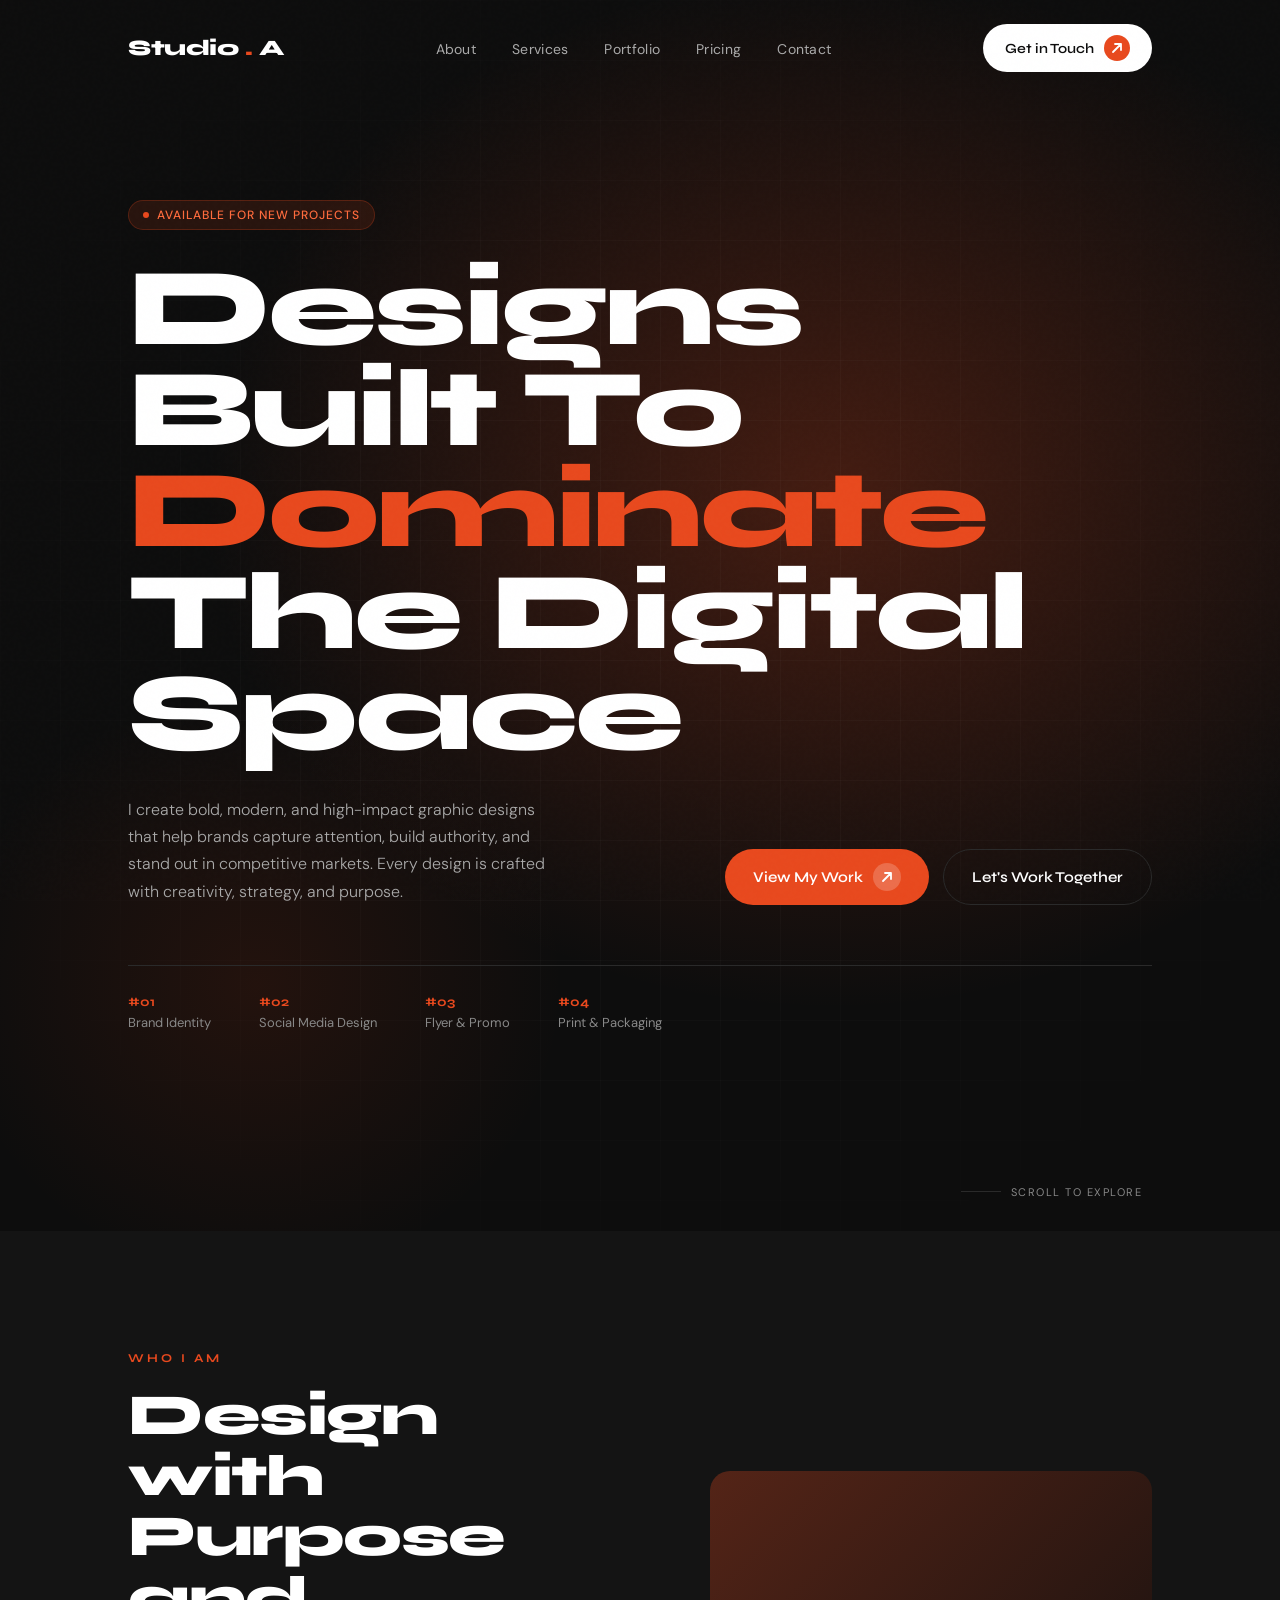
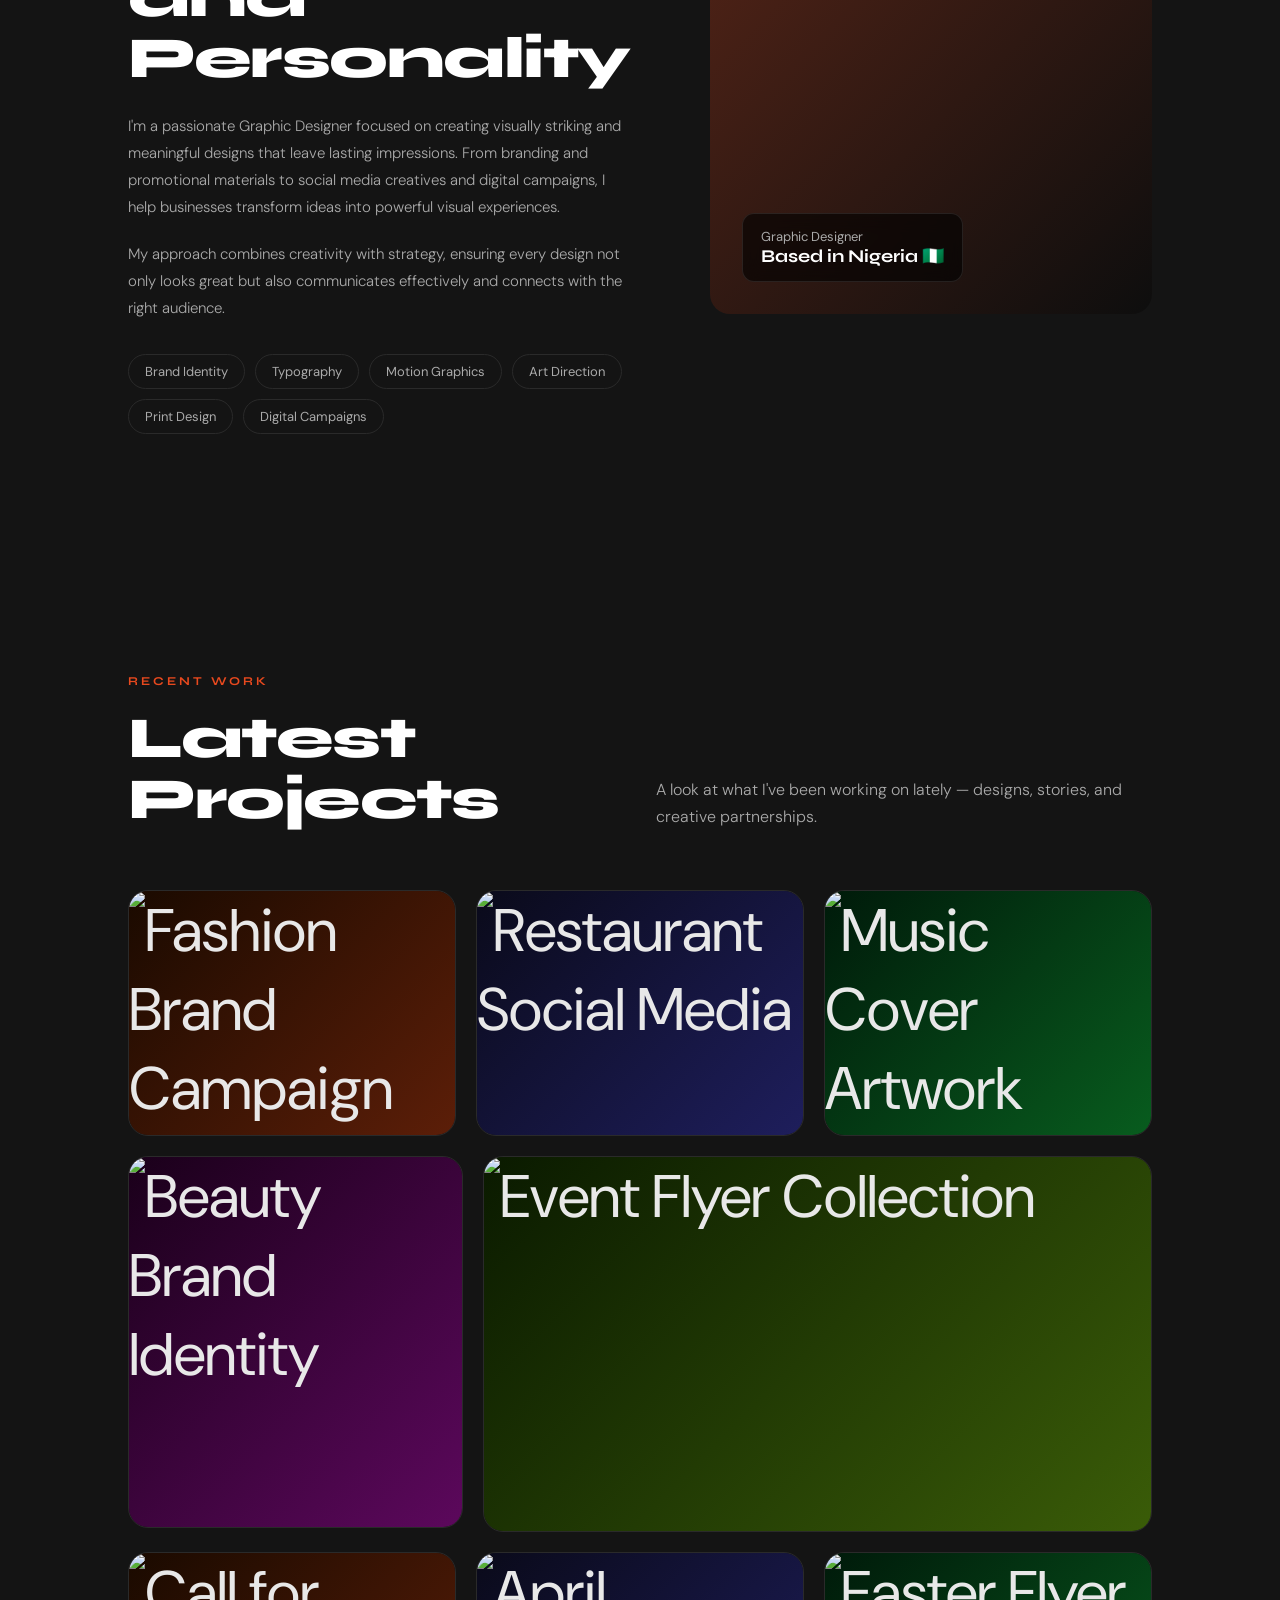
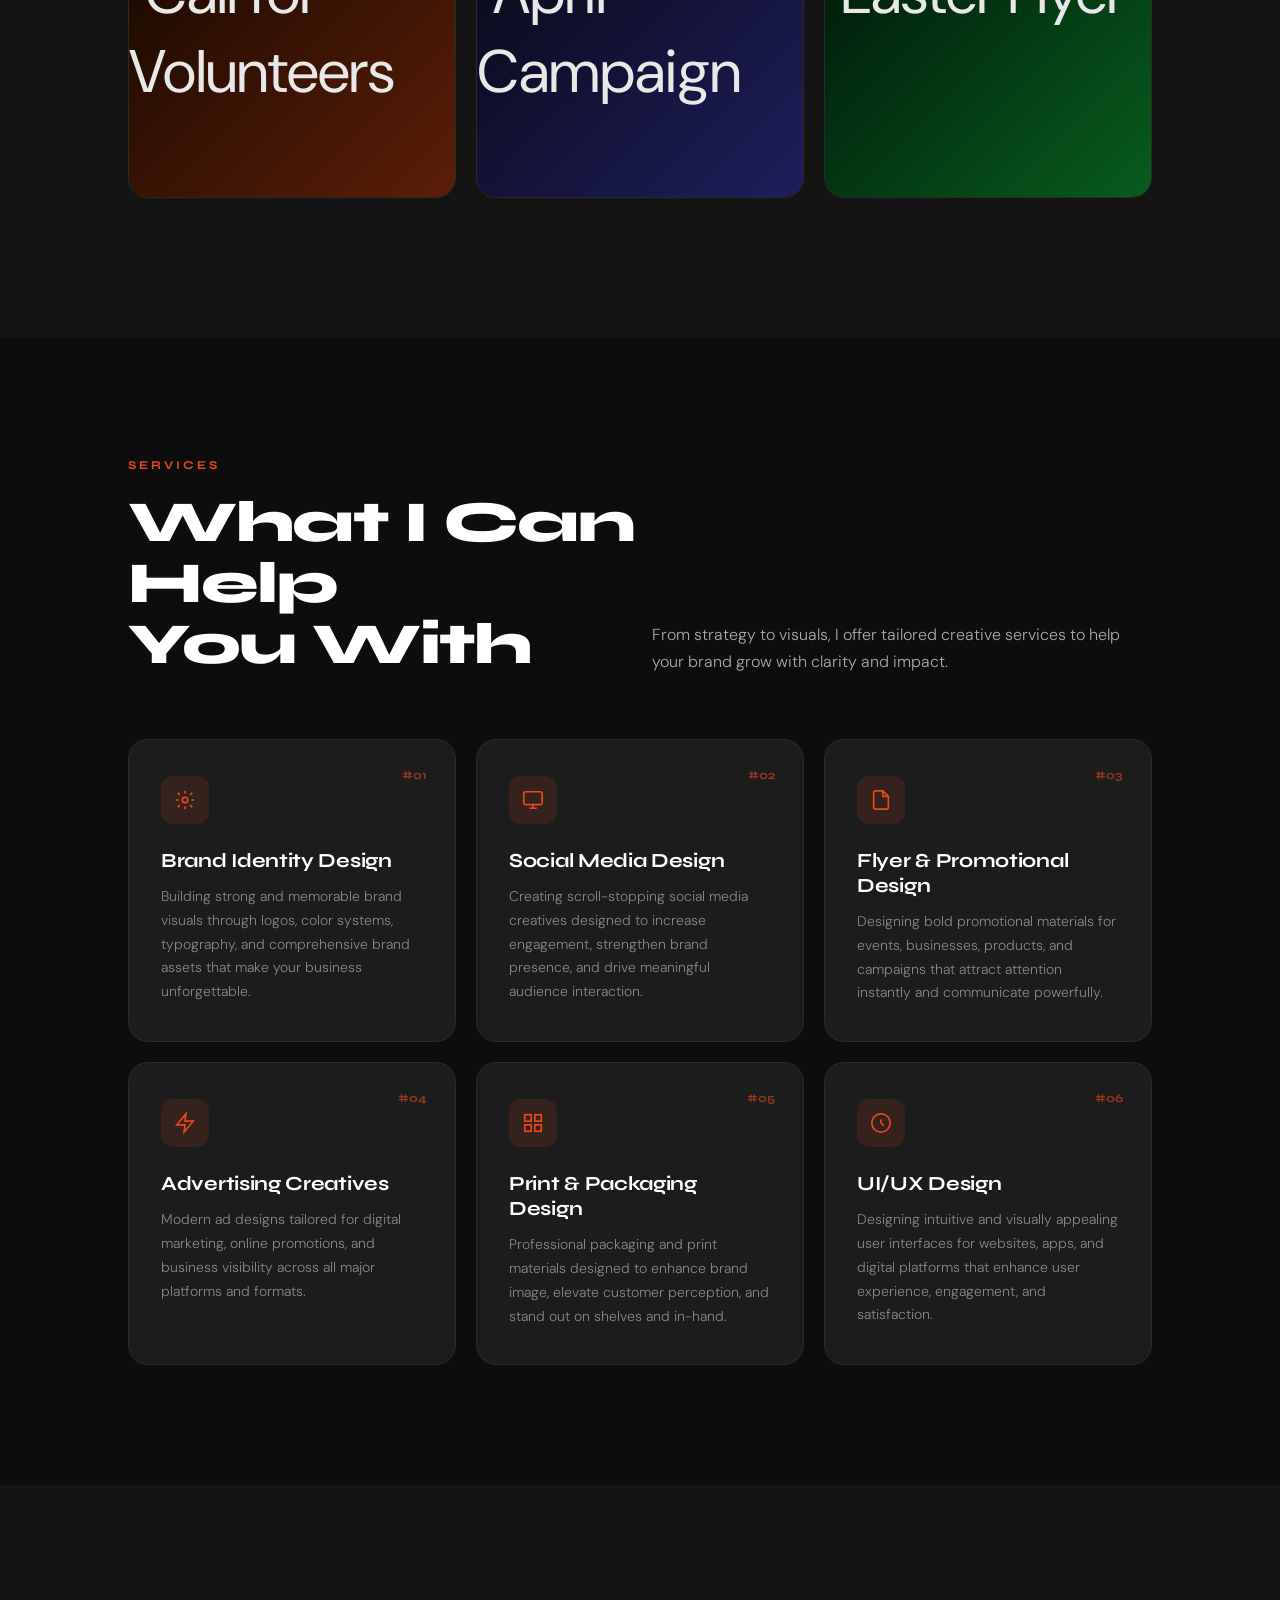
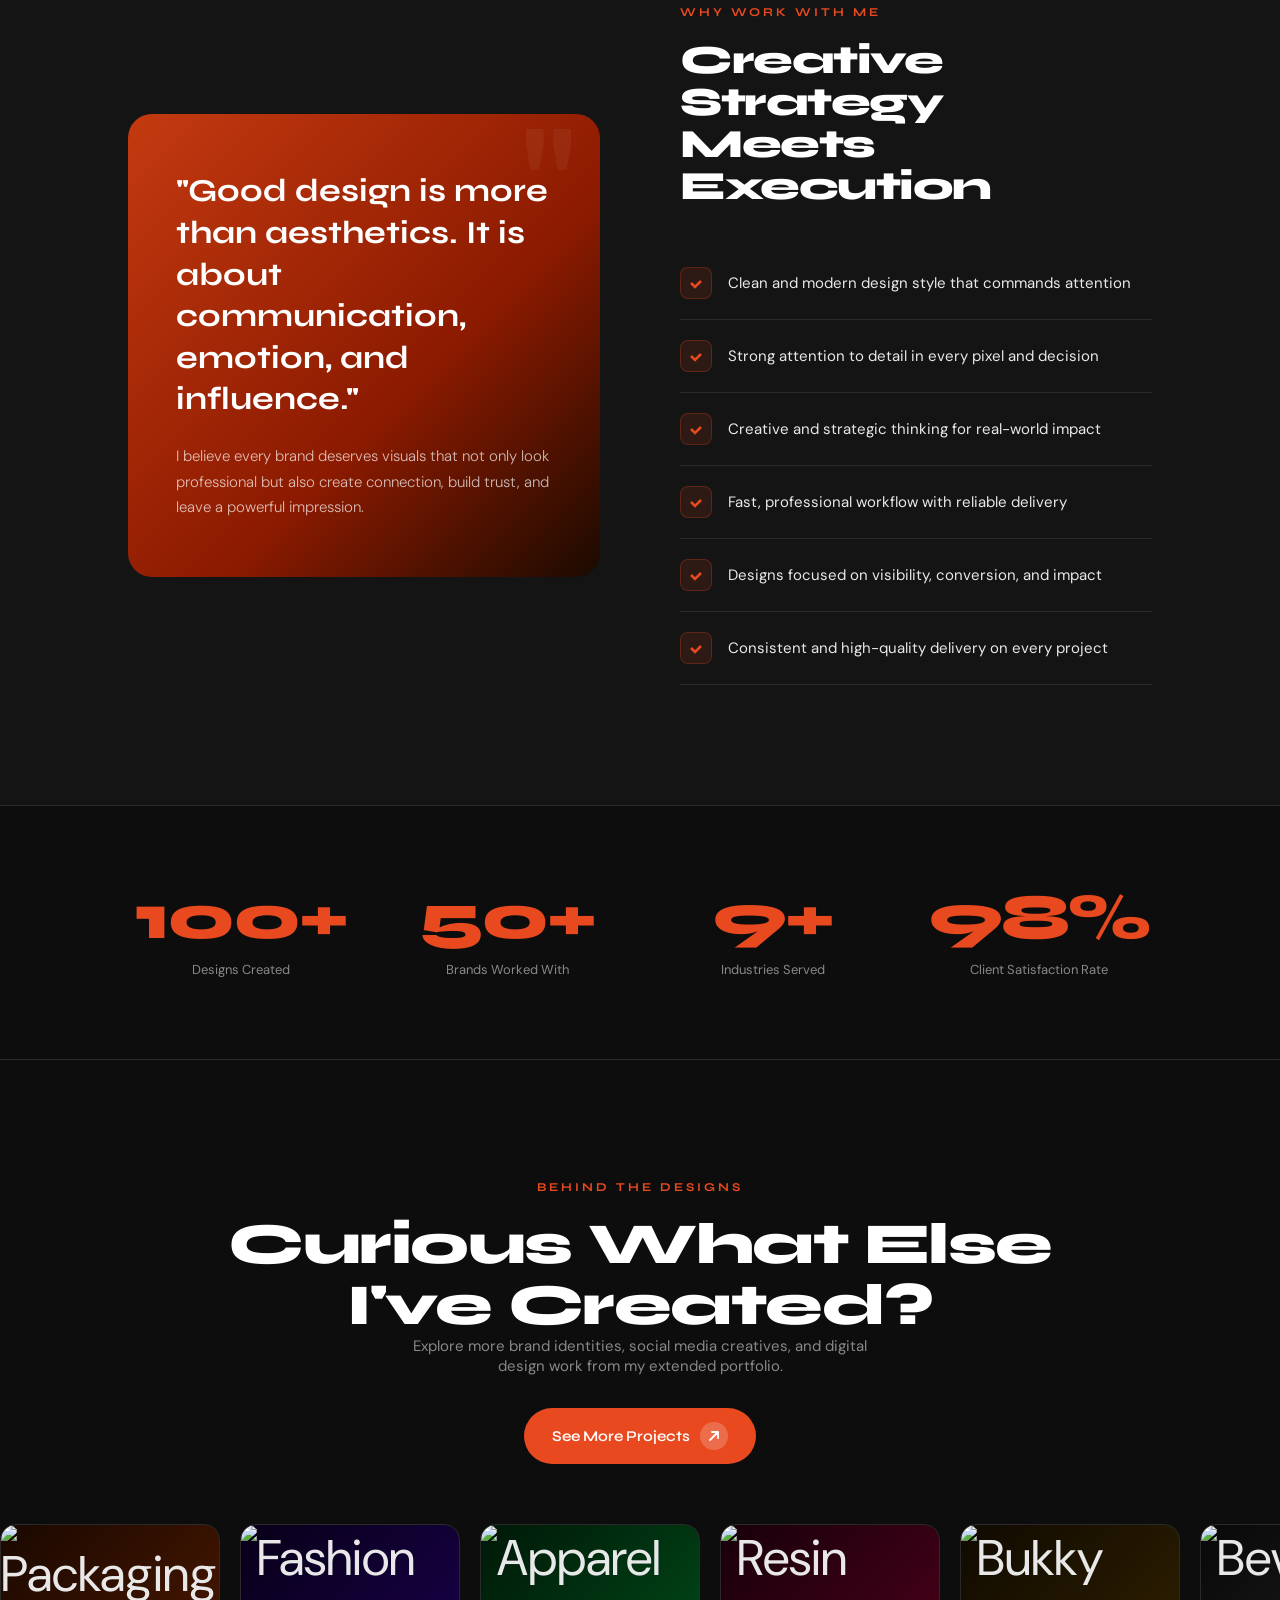
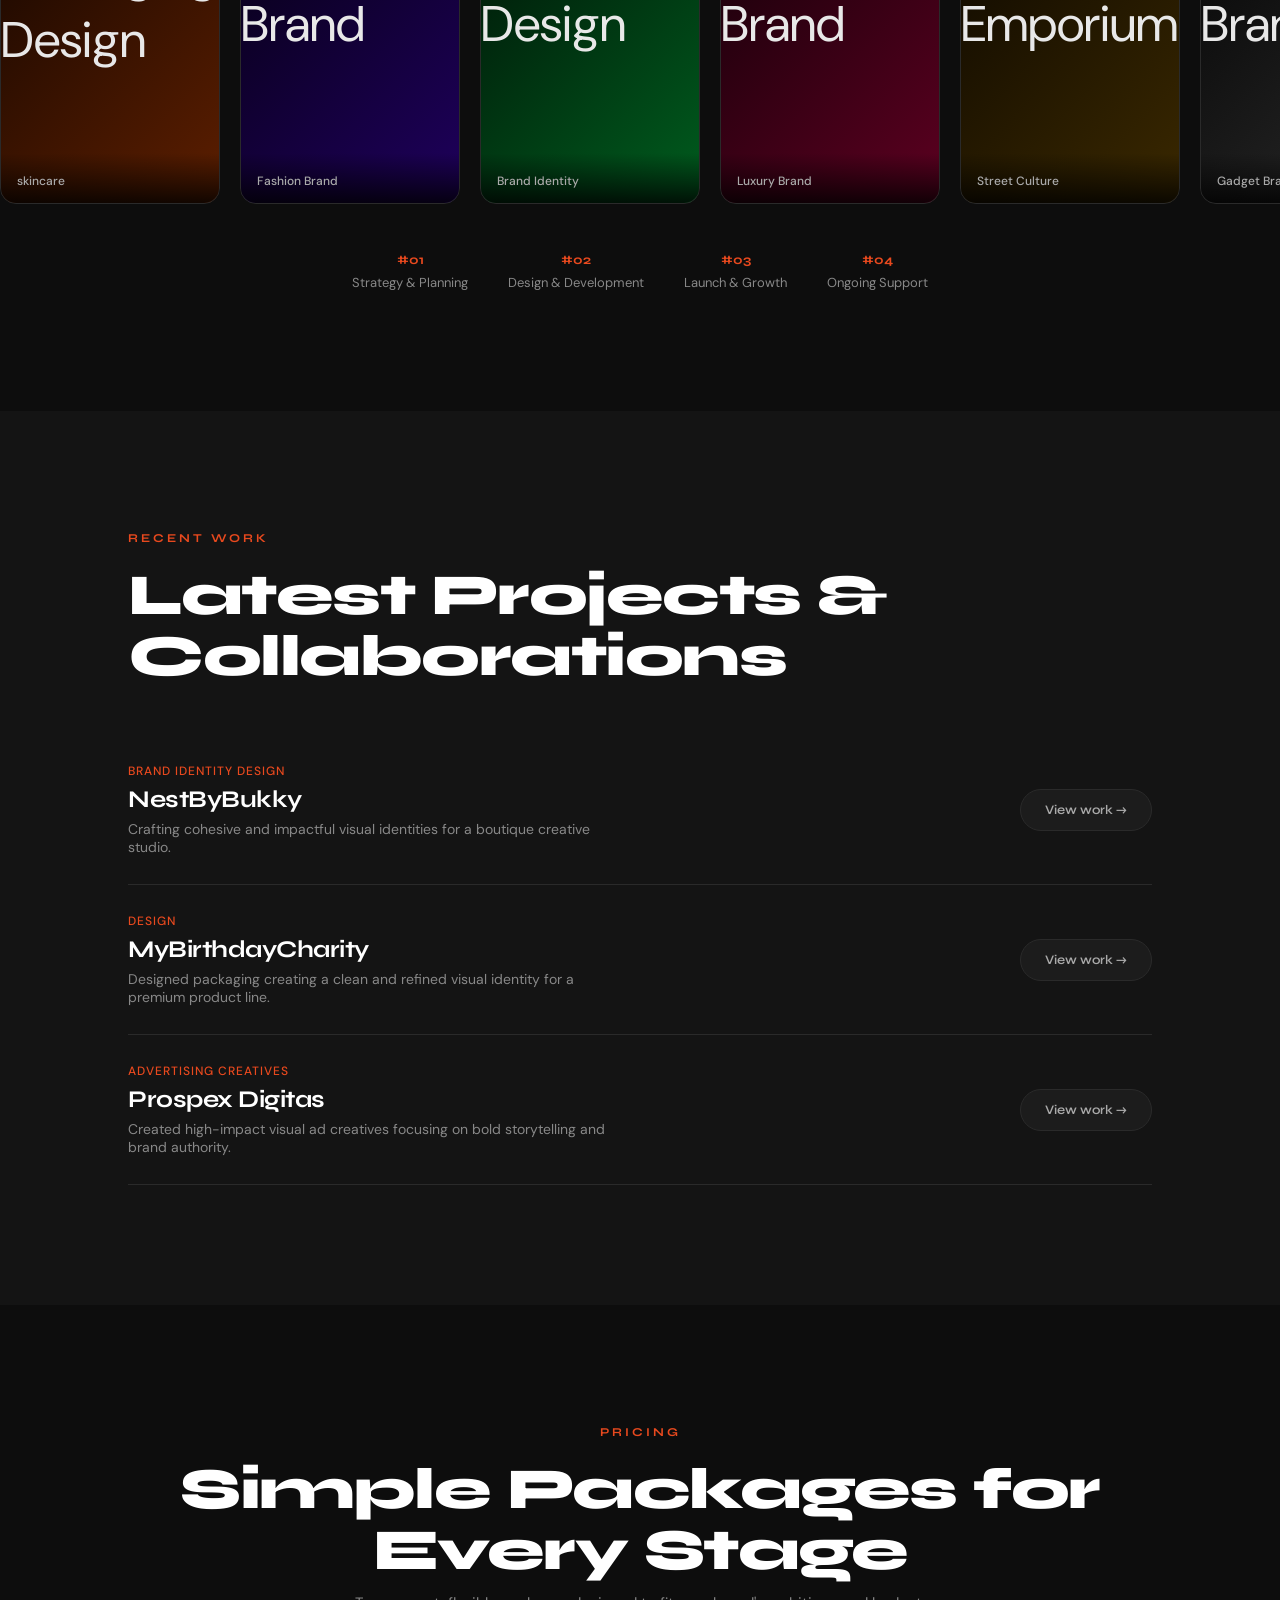
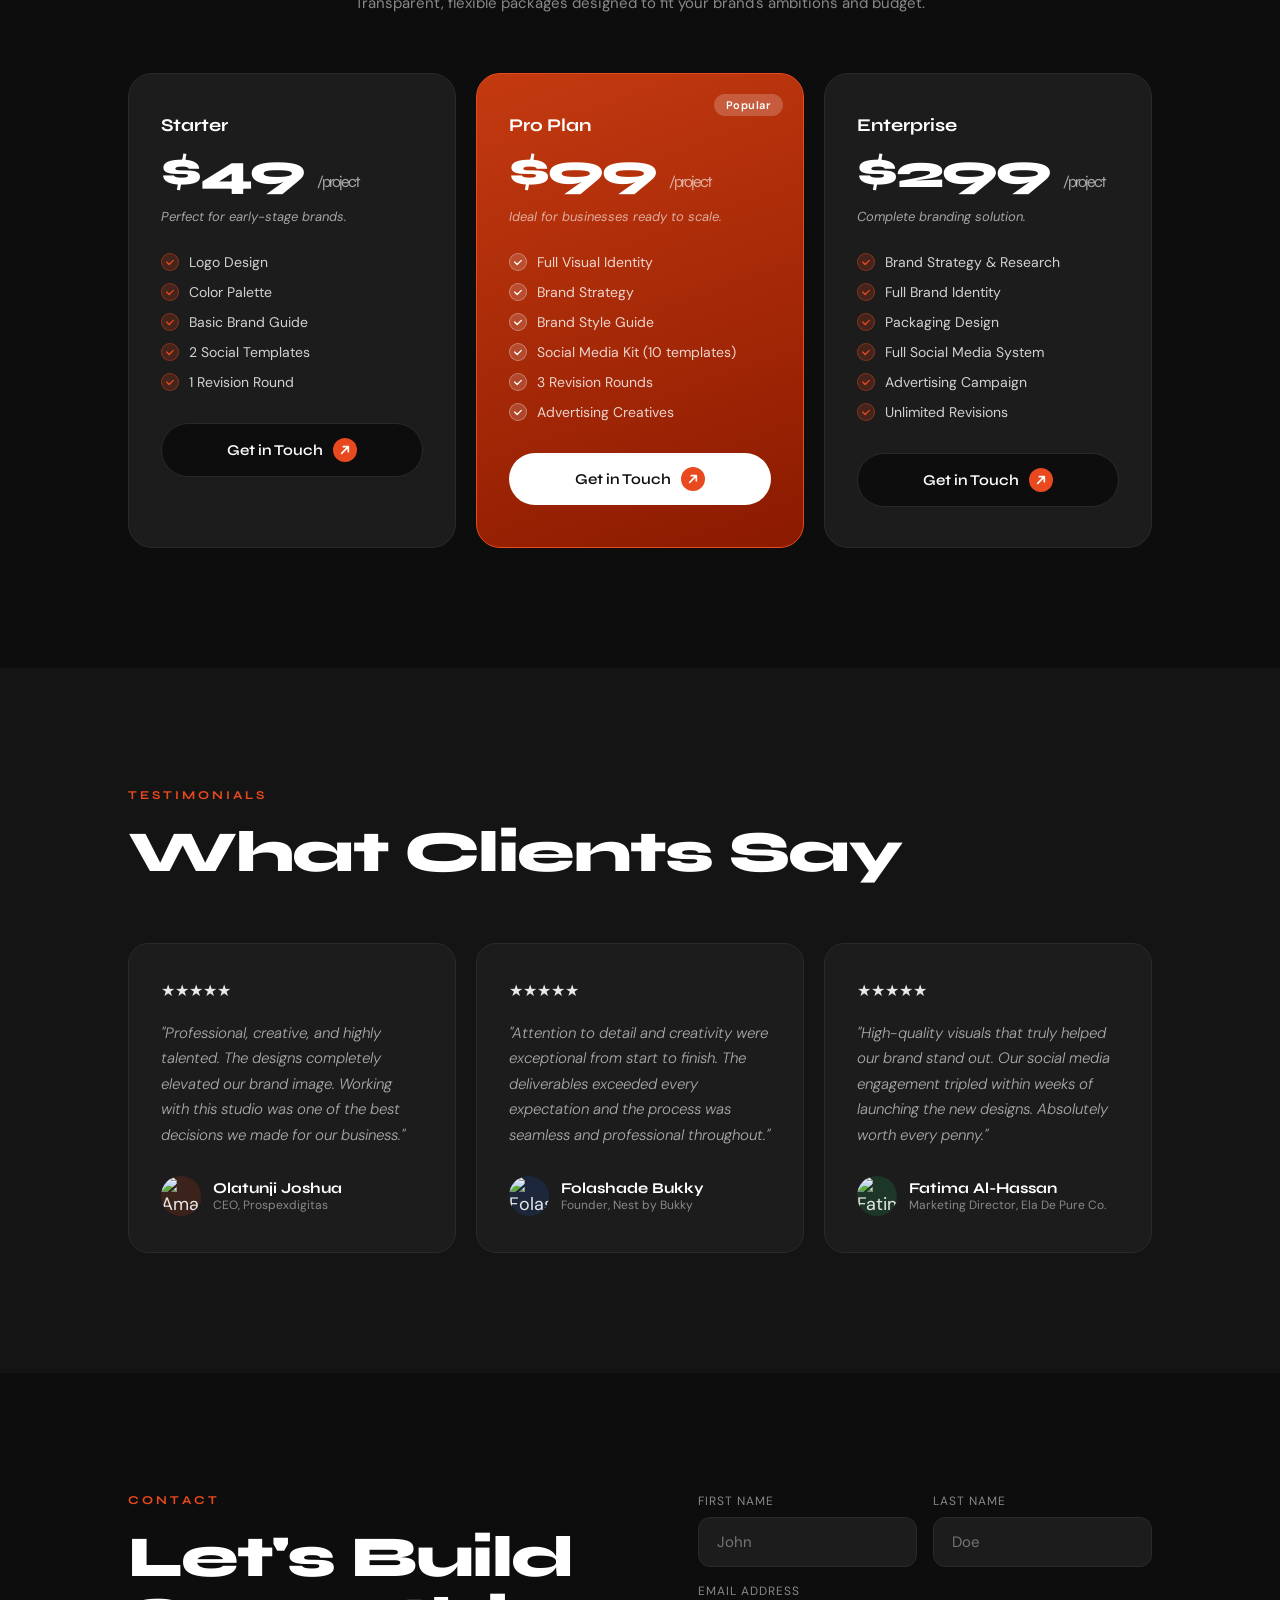
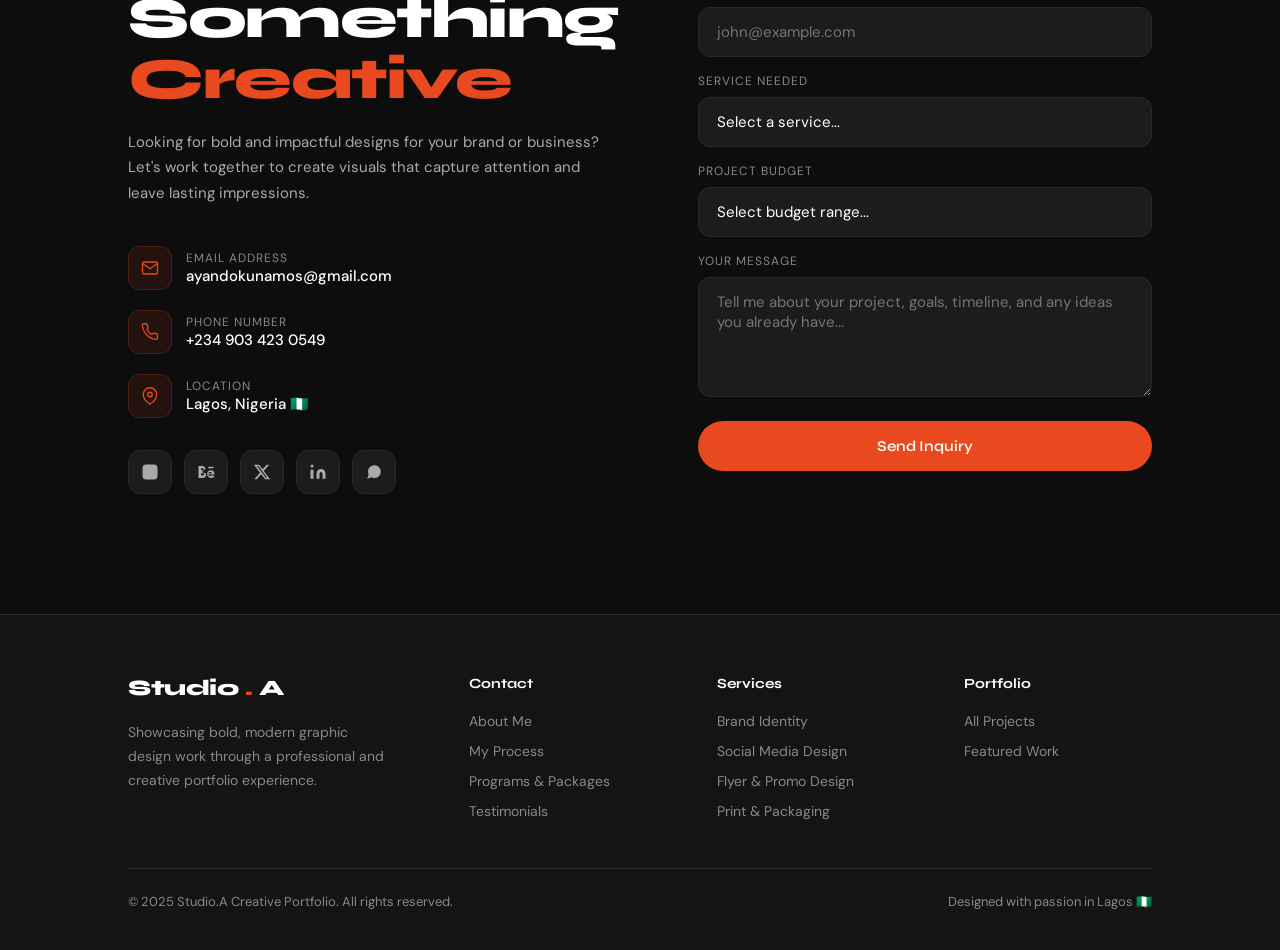
==== commit 8e33374a: "Update portfolio with Cloudinary integration" ====
--- a/index.html
+++ b/index.html
@@ -10,6 +10,7 @@
       rel="stylesheet"
     />
     <link rel="stylesheet" href="style.css" />
+    <script src="cloudinary.js"></script>
     <script src="config.js"></script>
     <script src="script.js" defer></script>
   </head>
@@ -187,12 +188,12 @@
         </div>
         <div class="portfolio-card reveal reveal-delay-2">
           <div class="portfolio-card-bg pc-2">
-            <img src="./images/Flyer 2.jpg" alt="Restaurant Social Media" />
+            <img src="./images/MBPI-valentines" alt="Restaurant Social Media" />
           </div>
           <div class="portfolio-card-overlay">
             <div>
               <div class="portfolio-card-label">Social Media Design</div>
-              <div class="portfolio-card-title">Restaurant Social Media</div>
+              <div class="portfolio-card-title">Social Media</div>
               <div class="portfolio-card-desc">
                 Creative marketing visuals tailored to boost online presence and
                 customer interaction.
@@ -220,10 +221,7 @@
       <div class="portfolio-grid-alt">
         <div class="portfolio-card portfolio-card-tall reveal">
           <div class="portfolio-card-bg pc-4">
-            <img
-              src="./images/Honey-Cakes-Val.jpg"
-              alt="Beauty Brand Identity"
-            />
+            <img src="./images/Happy_Vall" alt="Beauty Brand Identity" />
           </div>
           <div class="portfolio-card-overlay">
             <div>
@@ -238,10 +236,7 @@
         </div>
         <div class="portfolio-card portfolio-card-wide reveal reveal-delay-2">
           <div class="portfolio-card-bg pc-5">
-            <img
-              src="./images/MBPI-valentines.png"
-              alt="Event Flyer Collection"
-            />
+            <img src="./images/nova" alt="Event Flyer Collection" />
           </div>
           <div class="portfolio-card-overlay">
             <div>
@@ -260,7 +255,7 @@
         <div class="portfolio-card reveal reveal-delay-1">
           <div class="portfolio-card-bg pc-1">
             <img
-              src="./images/call-for-volunteer1.png"
+              src="https://res.cloudinary.com/dsec6tlnk/image/upload/call-for-volunteer1.png"
               alt="Call for Volunteers"
             />
           </div>
@@ -277,7 +272,7 @@
         </div>
         <div class="portfolio-card reveal reveal-delay-2">
           <div class="portfolio-card-bg pc-2">
-            <img src="./images/April.jpg" alt="April Campaign" />
+            <img src="./images/pp5" alt="April Campaign" />
           </div>
           <div class="portfolio-card-overlay">
             <div>
@@ -292,7 +287,7 @@
         </div>
         <div class="portfolio-card reveal reveal-delay-3">
           <div class="portfolio-card-bg pc-3">
-            <img src="./images/Easter Flyer.jpg" alt="Easter Flyer" />
+            <img src="./images/Easter_Flyer" alt="Easter Flyer" />
           </div>
           <div class="portfolio-card-overlay">
             <div>
@@ -551,8 +546,8 @@
             class="carousel-item"
             style="background: linear-gradient(135deg, #1a0800, #5c1e00)"
           >
-            <img src="./images/Resin_1.jpg" alt="Packaging Design" />
-            <div class="carousel-item-label">Packaging Design</div>
+            <img src="./images/softskin" alt="Packaging Design" />
+            <div class="carousel-item-label">skincare</div>
           </div>
           <div
             class="carousel-item"
@@ -568,71 +563,85 @@
             class="carousel-item"
             style="background: linear-gradient(135deg, #001808, #005c1e)"
           >
-            <img src="./images/we are open.jpg" alt="Apparel Design" />
+            <img src="./images/logo_V" alt="Apparel Design" />
+            <div class="carousel-item-label">Brand Identity</div>
+          </div>
+          <div
+            class="carousel-item"
+            style="background: linear-gradient(135deg, #18000a, #5c0020)"
+          >
+            <img src="./images/Resin_1" alt="Resin Brand" />
+            <div class="carousel-item-label">Luxury Brand</div>
+          </div>
+          <div
+            class="carousel-item"
+            style="background: linear-gradient(135deg, #100a00, #3a2800)"
+          >
+            <img src="./images/october" alt="Bukky Emporium" />
+            <div class="carousel-item-label">Street Culture</div>
+          </div>
+          <div
+            class="carousel-item"
+            style="background: linear-gradient(135deg, #080808, #2a2a2a)"
+          >
+            <img src="./images/CREATIVE_TECH_GADGET" alt="Beverage Branding" />
+            <div class="carousel-item-label">Gadget Brand</div>
+          </div>
+          <div
+            class="carousel-item"
+            style="background: linear-gradient(135deg, #1a0800, #5c1e00)"
+          >
+            <img src="./images/back" alt="Packaging Design" />
+            <div class="carousel-item-label">Packaging Design</div>
+          </div>
+          <div
+            class="carousel-item"
+            style="background: linear-gradient(135deg, #080018, #1e005c)"
+          >
+            <img src="./images/MBPI-valentines" alt="NGO Brand" />
+            <div class="carousel-item-label">Fashion Brand</div>
+          </div>
+          <div
+            class="carousel-item"
+            style="background: linear-gradient(135deg, #001808, #005c1e)"
+          >
+            <img src="./images/pp2" alt="Digital Marketing Brand" />
             <div class="carousel-item-label">Apparel Design</div>
           </div>
           <div
             class="carousel-item"
             style="background: linear-gradient(135deg, #18000a, #5c0020)"
           >
-            <img src="./images/Easter Flyer.jpg" alt="Luxury Brand" />
+            <img src="./images/Flyer_1" alt="Luxury Brand" />
             <div class="carousel-item-label">Luxury Brand</div>
           </div>
           <div
             class="carousel-item"
             style="background: linear-gradient(135deg, #100a00, #3a2800)"
           >
-            <img src="./images/bukkyEP.jpg" alt="Street Culture" />
+            <img src="./images/Flyer_2" alt="Street Culture" />
             <div class="carousel-item-label">Street Culture</div>
           </div>
           <div
             class="carousel-item"
             style="background: linear-gradient(135deg, #080808, #2a2a2a)"
           >
-            <img src="./images/be visible.jpg" alt="Beverage Branding" />
+            <img src="./images/Greeting_Card" alt="Beverage Branding" />
             <div class="carousel-item-label">Beverage Branding</div>
           </div>
           <div
             class="carousel-item"
-            style="background: linear-gradient(135deg, #1a0800, #5c1e00)"
-          >
-            <img src="./images/back.jpg" alt="Packaging Design" />
-            <div class="carousel-item-label">Packaging Design</div>
-          </div>
-          <div
-            class="carousel-item"
             style="background: linear-gradient(135deg, #080018, #1e005c)"
           >
-            <img src="./images/Convocation Package.jpg" alt="Fashion Brand" />
+            <img src="./images/MBPI-valentines" alt="NGO Brand" />
             <div class="carousel-item-label">Fashion Brand</div>
           </div>
           <div
             class="carousel-item"
             style="background: linear-gradient(135deg, #001808, #005c1e)"
           >
-            <img src="./images/Easter Flyer.jpg" alt="Apparel Design" />
+            <img src="./images/pp2" alt="Digital Marketing Brand" />
             <div class="carousel-item-label">Apparel Design</div>
-          </div>
-          <div
-            class="carousel-item"
-            style="background: linear-gradient(135deg, #18000a, #5c0020)"
-          >
-            <img src="./images/Flyer 1.jpg" alt="Luxury Brand" />
-            <div class="carousel-item-label">Luxury Brand</div>
-          </div>
-          <div
-            class="carousel-item"
-            style="background: linear-gradient(135deg, #100a00, #3a2800)"
-          >
-            <img src="./images/Flyer 2.jpg" alt="Street Culture" />
-            <div class="carousel-item-label">Street Culture</div>
-          </div>
-          <div
-            class="carousel-item"
-            style="background: linear-gradient(135deg, #080808, #2a2a2a)"
-          >
-            <img src="./images/Greeting Card.jpg" alt="Beverage Branding" />
-            <div class="carousel-item-label">Beverage Branding</div>
           </div>
         </div>
       </div>
@@ -1124,7 +1133,7 @@
         <div class="footer-top">
           <div class="footer-brand reveal">
             <a
-              href="#"
+              href="index.html"
               class="nav-logo"
               style="display: inline-block; margin-bottom: 4px"
             >
@@ -1134,84 +1143,30 @@
               Showcasing bold, modern graphic design work through a professional
               and creative portfolio experience.
             </p>
-            <div style="display: flex; gap: 8px; flex-wrap: wrap">
-              <a
-                href="#"
-                class="social-link"
-                style="width: 36px; height: 36px; border-radius: 8px"
-              >
-                <svg viewBox="0 0 24 24" width="16" height="16">
-                  <rect x="2" y="2" width="20" height="20" rx="5" ry="5" />
-                  <path d="M16 11.37A4 4 0 1 1 12.63 8 4 4 0 0 1 16 11.37z" />
-                  <line x1="17.5" y1="6.5" x2="17.51" y2="6.5" />
-                </svg>
-              </a>
-              <a
-                href="#"
-                class="social-link"
-                style="width: 36px; height: 36px; border-radius: 8px"
-              >
-                <svg viewBox="0 0 24 24" width="16" height="16">
-                  <path
-                    d="M18.244 2.25h3.308l-7.227 8.26 8.502 11.24H16.17l-5.214-6.817L4.99 21.75H1.68l7.73-8.835L1.254 2.25H8.08l4.713 6.231zm-1.161 17.52h1.833L7.084 4.126H5.117z"
-                  />
-                </svg>
-              </a>
-              <a
-                href="#"
-                class="social-link"
-                style="width: 36px; height: 36px; border-radius: 8px"
-              >
-                <svg viewBox="0 0 24 24" width="16" height="16">
-                  <path
-                    d="M21 11.5a8.38 8.38 0 0 1-.9 3.8 8.5 8.5 0 0 1-7.6 4.7 8.38 8.38 0 0 1-3.8-.9L3 21l1.9-5.7a8.38 8.38 0 0 1-.9-3.8 8.5 8.5 0 0 1 4.7-7.6 8.38 8.38 0 0 1 3.8-.9h.5a8.48 8.48 0 0 1 8 8v.5z"
-                  />
-                </svg>
-              </a>
-              <a
-                href="#"
-                class="social-link"
-                style="width: 36px; height: 36px; border-radius: 8px"
-              >
-                <svg viewBox="0 0 24 24" width="16" height="16">
-                  <path
-                    d="M22 7h-7V5h7zm1.726 10c-.442 1.297-2.029 3-5.101 3-3.074 0-5.051-2.053-5.051-5.21.001-3.3 1.905-5.266 5.013-5.266 3.077 0 4.643 2.061 4.714 4.822.005.309-.036.645-.072.883H15.12c.069 1.145.557 2.033 2.446 2.033.916 0 1.534-.288 1.856-.821l2.304.559zM15.17 14h4.739c-.127-1.4-.969-2.076-2.352-2.076-1.297 0-2.138.717-2.387 2.076zM7.501 10.063C9.803 9.967 11 8.787 11 7.15 11 5.361 9.765 4 6.983 4H2v16h5.188c3.55 0 5.014-1.826 5.014-3.906 0-2.018-1.405-3.24-4.701-3.031zM5.5 7H7c1.178 0 1.938.403 1.938 1.394 0 .967-.738 1.358-1.938 1.358H5.5V7zm0 9.5v-3H7.5c1.476 0 2.17.51 2.17 1.5s-.694 1.5-2.17 1.5H5.5z"
-                  />
-                </svg>
-              </a>
-            </div>
           </div>
           <div class="reveal reveal-delay-1">
             <div class="footer-nav-title">Contact</div>
             <div class="footer-nav-links">
-              <a href="#">About Me</a>
-              <a href="#">My Process</a>
-              <a href="#">Programs & Packages</a>
-              <a href="#">Testimonials</a>
+              <a href="index.html#about">About Me</a>
+              <a href="index.html#services">My Process</a>
+              <a href="index.html#pricing">Programs & Packages</a>
+              <a href="index.html#testimonials">Testimonials</a>
             </div>
           </div>
           <div class="reveal reveal-delay-2">
             <div class="footer-nav-title">Services</div>
             <div class="footer-nav-links">
-              <a href="#">Brand Identity</a>
-              <a href="#">Social Media Design</a>
-              <a href="#">Flyer & Promo Design</a>
-              <a href="#">Advertising Creatives</a>
-              <a href="#">Print & Packaging</a>
+              <a href="index.html#services">Brand Identity</a>
+              <a href="index.html#services">Social Media Design</a>
+              <a href="index.html#services">Flyer & Promo Design</a>
+              <a href="index.html#services">Print & Packaging</a>
             </div>
           </div>
           <div class="reveal reveal-delay-3">
             <div class="footer-nav-title">Portfolio</div>
             <div class="footer-nav-links">
-              <a href="#">All Projects</a>
-              <a href="#">Featured Work</a>
-              <a href="#">Case Studies</a>
-            </div>
-            <div class="footer-pill-nav" style="margin-top: 24px">
-              <a href="#home" class="footer-pill">Home</a>
-              <a href="#services" class="footer-pill">Services</a>
-              <a href="#portfolio" class="footer-pill">Portfolio</a>
-              <a href="#contact" class="footer-pill">Contact</a>
+              <a href="all-work.html">All Projects</a>
+              <a href="index.html#portfolio">Featured Work</a>
             </div>
           </div>
         </div>
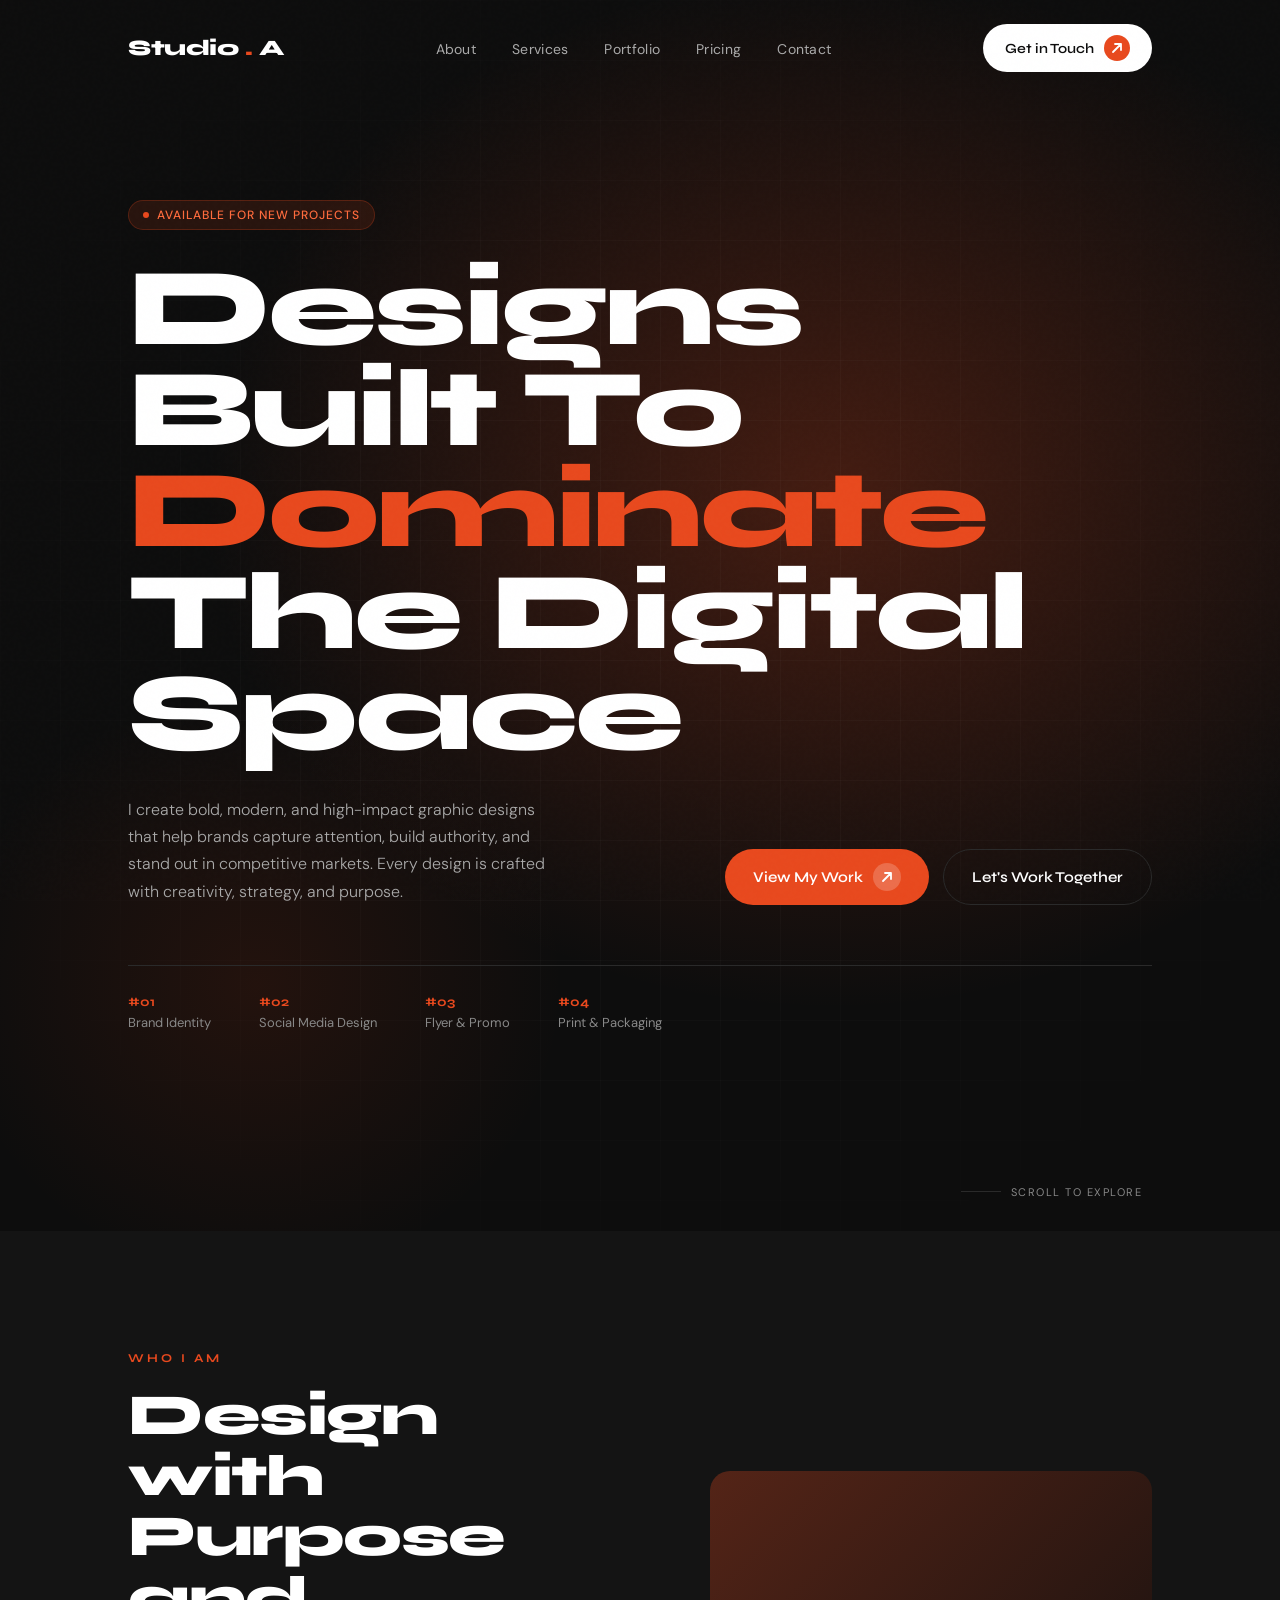
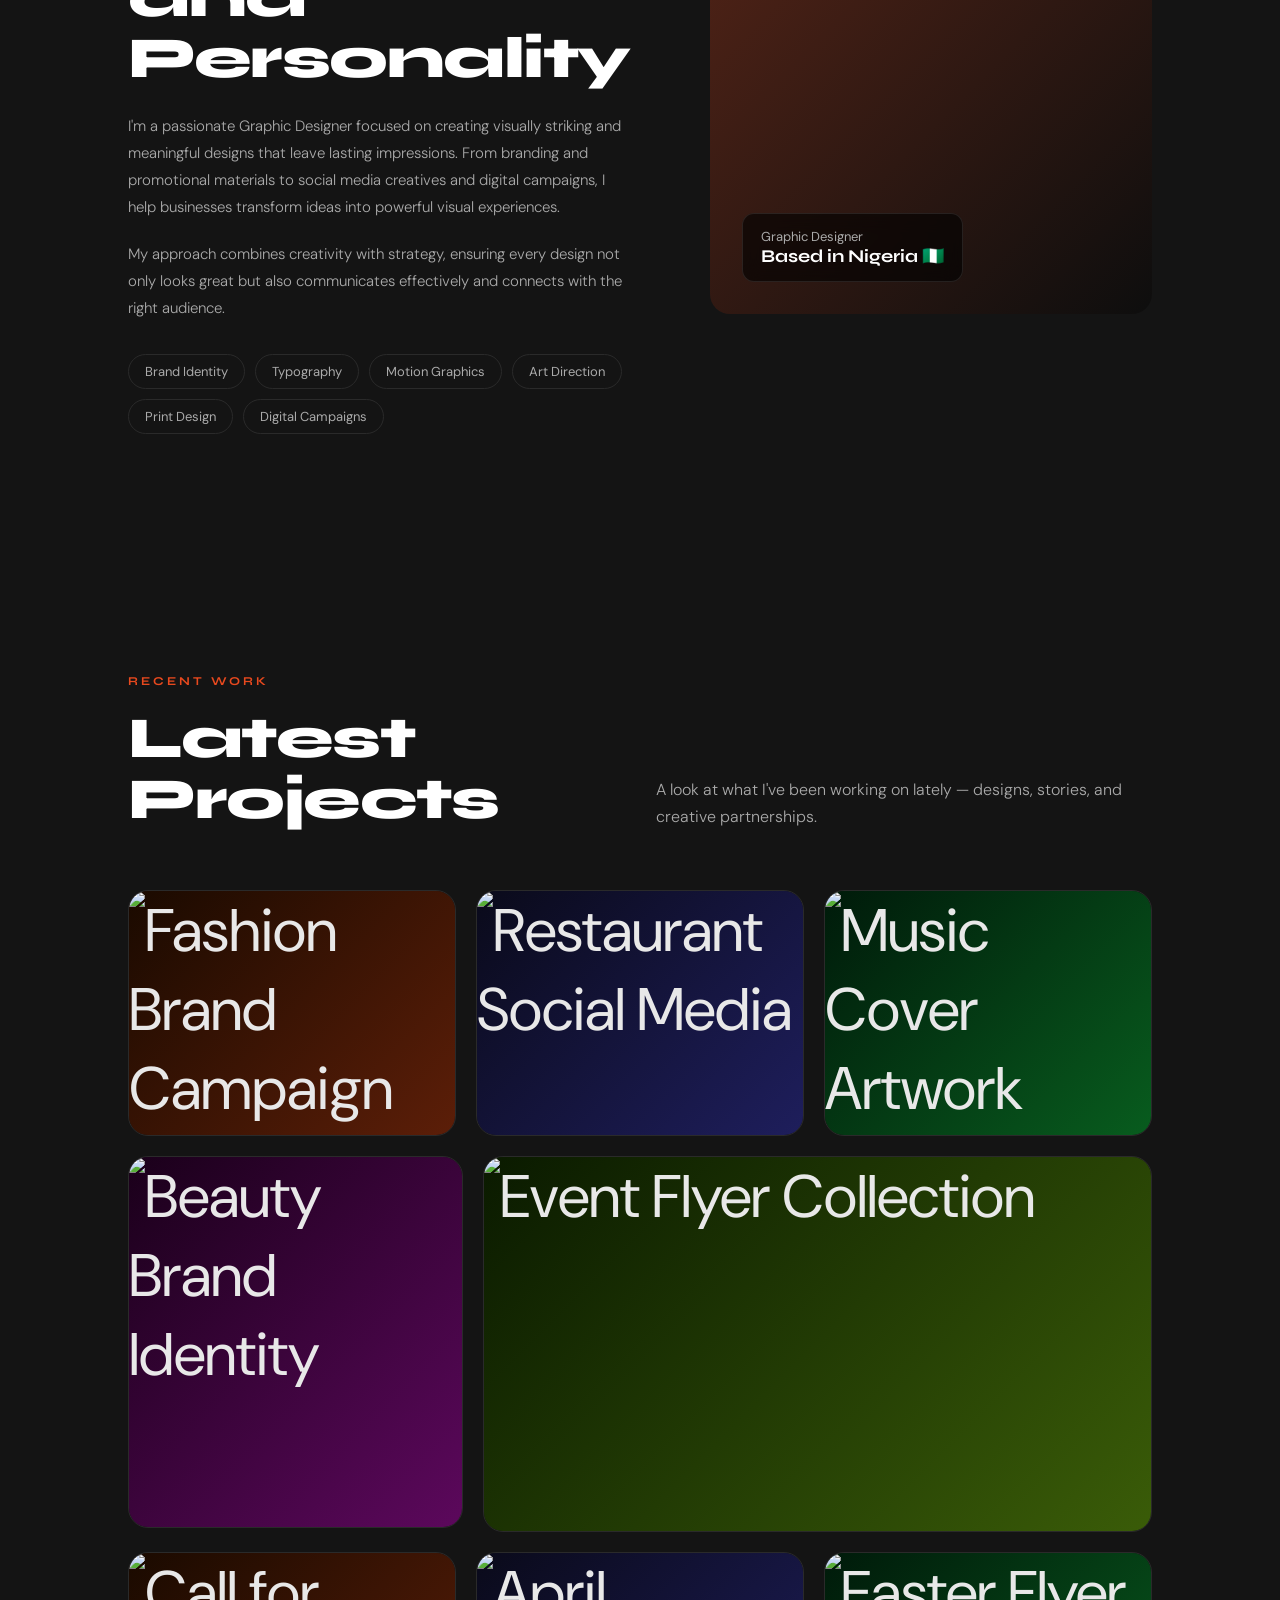
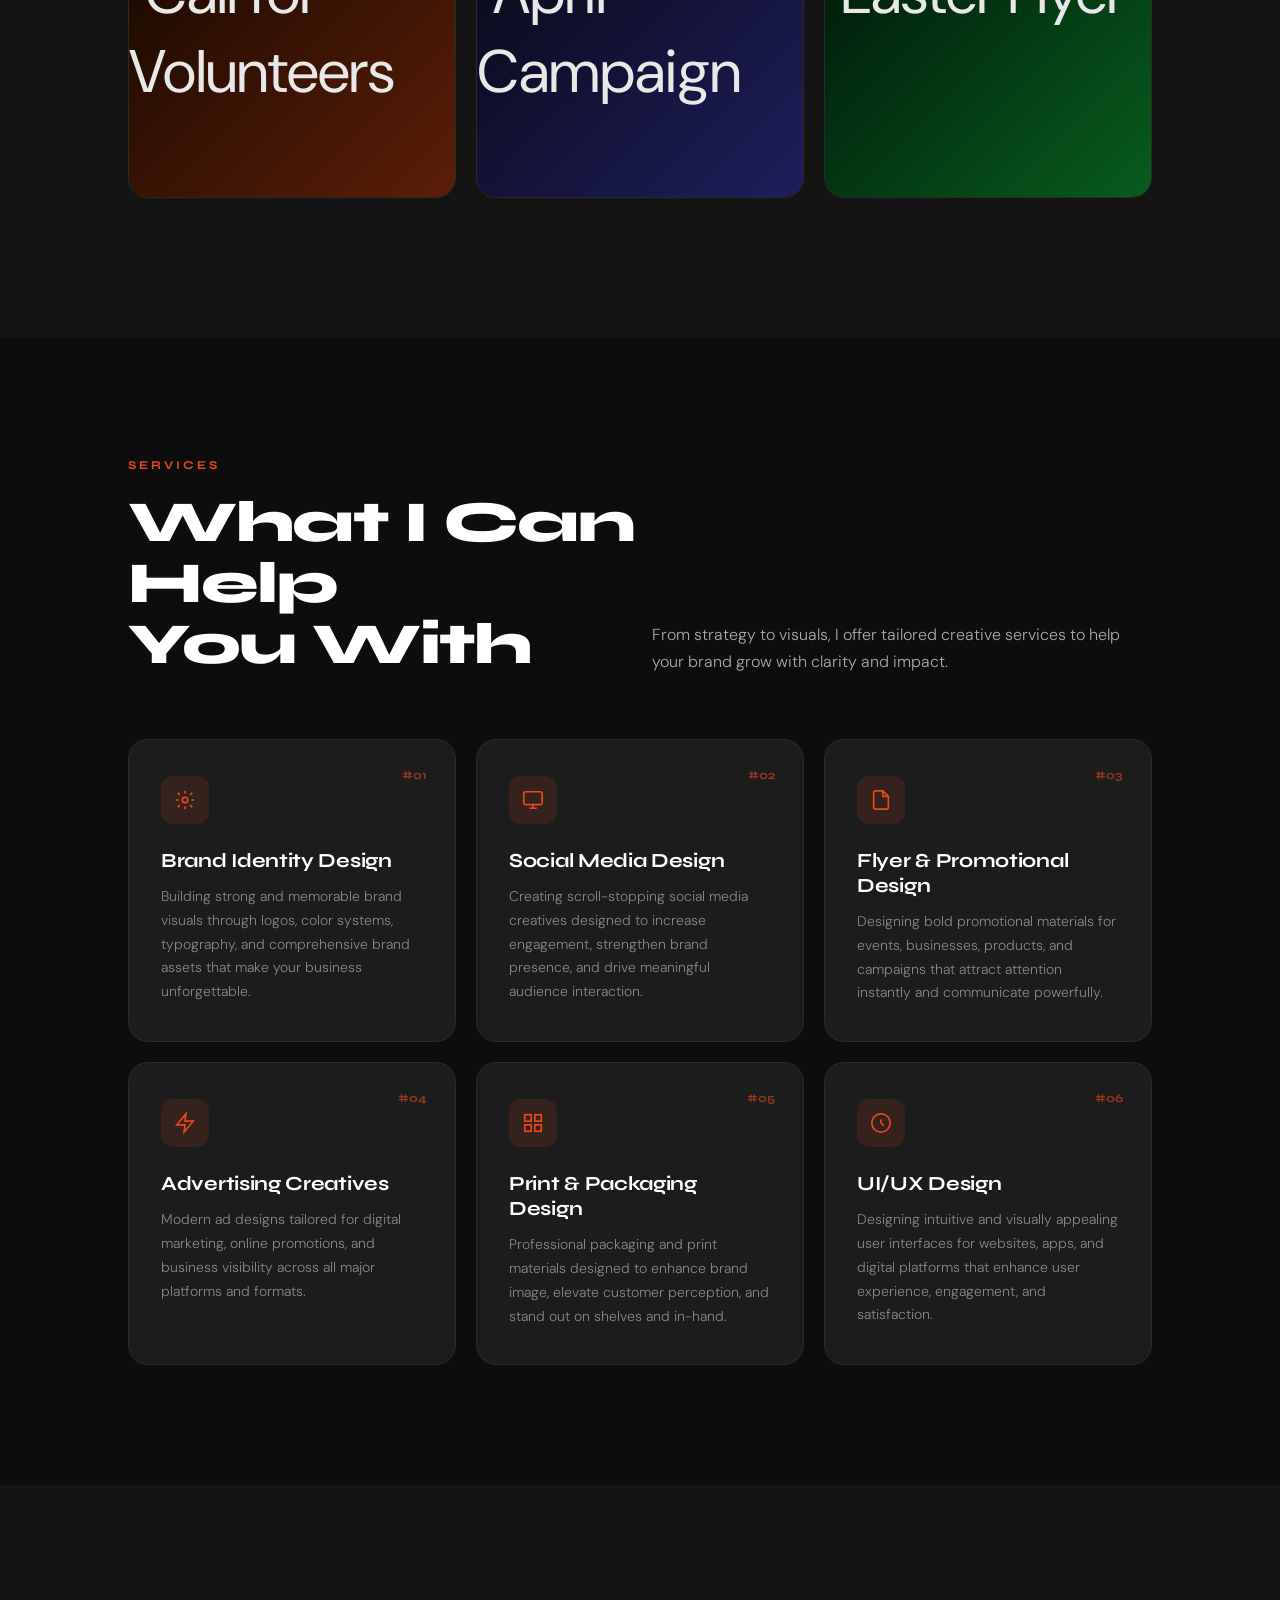
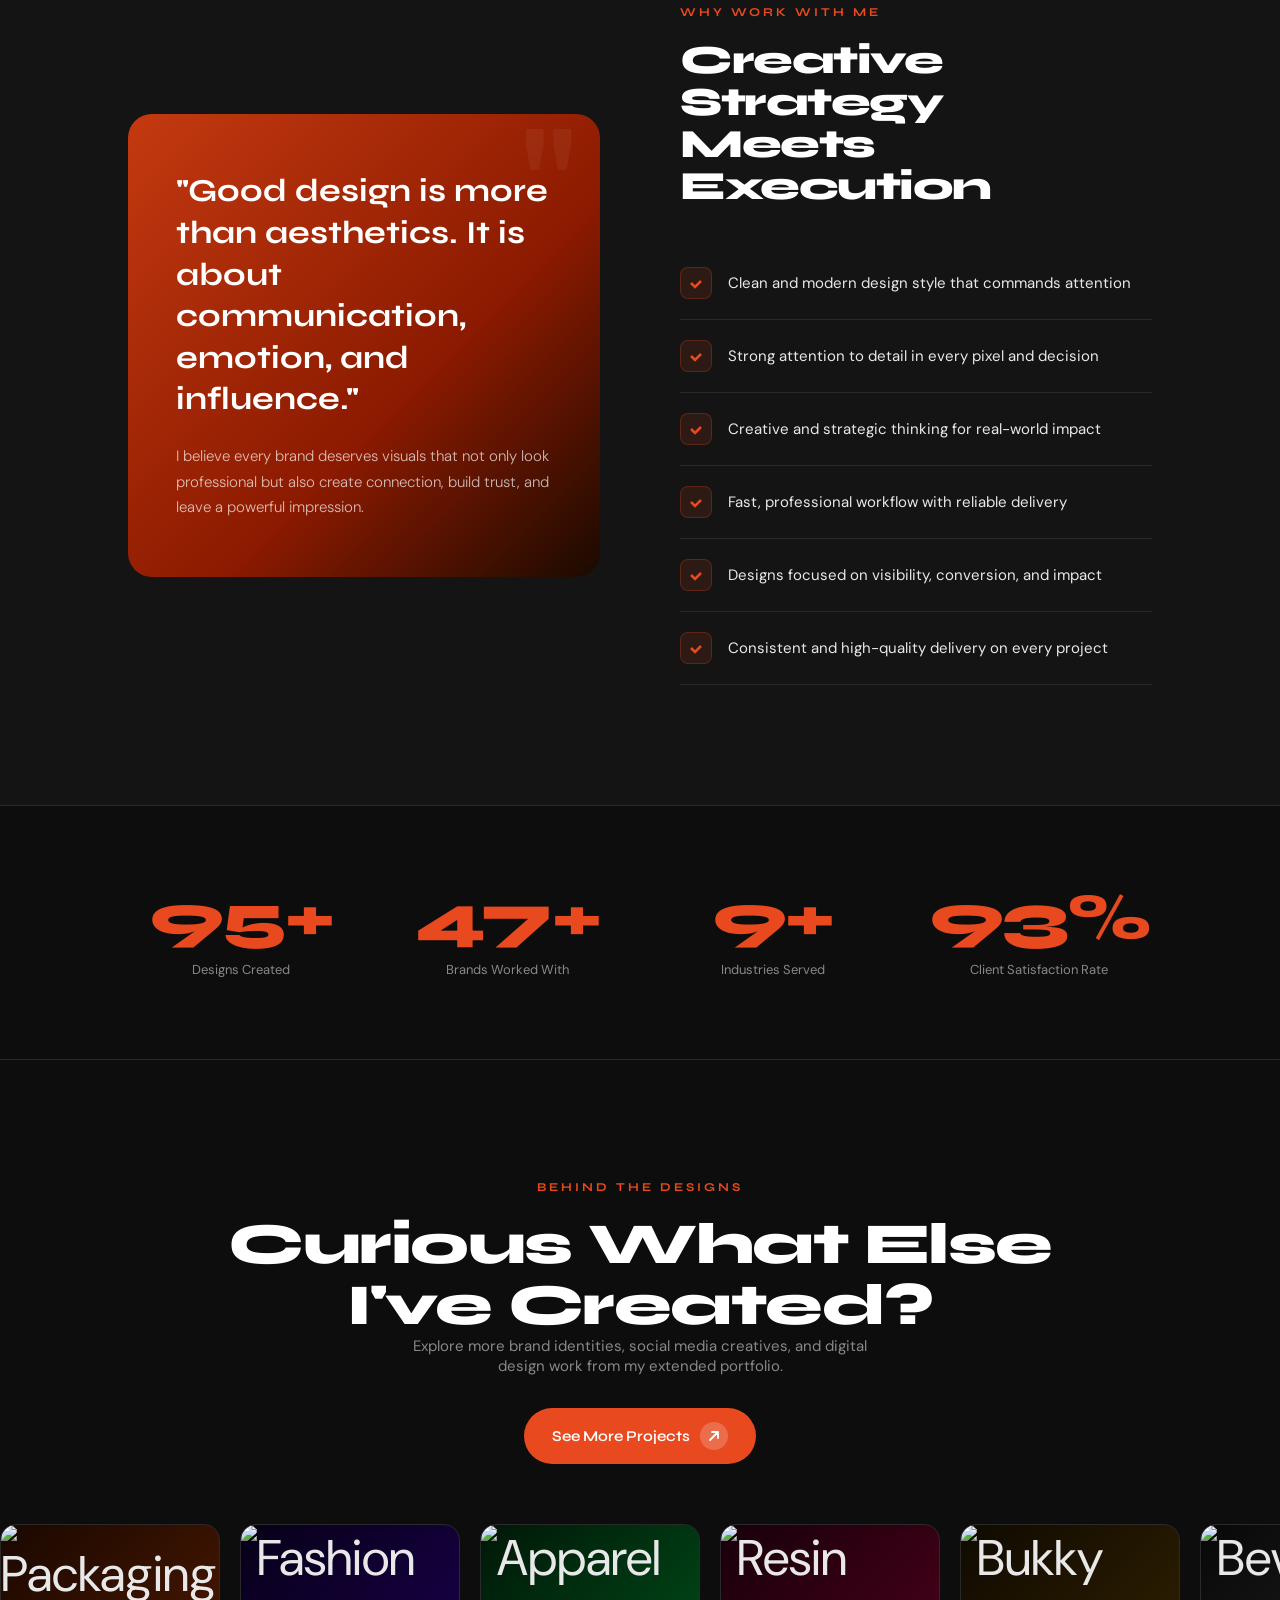
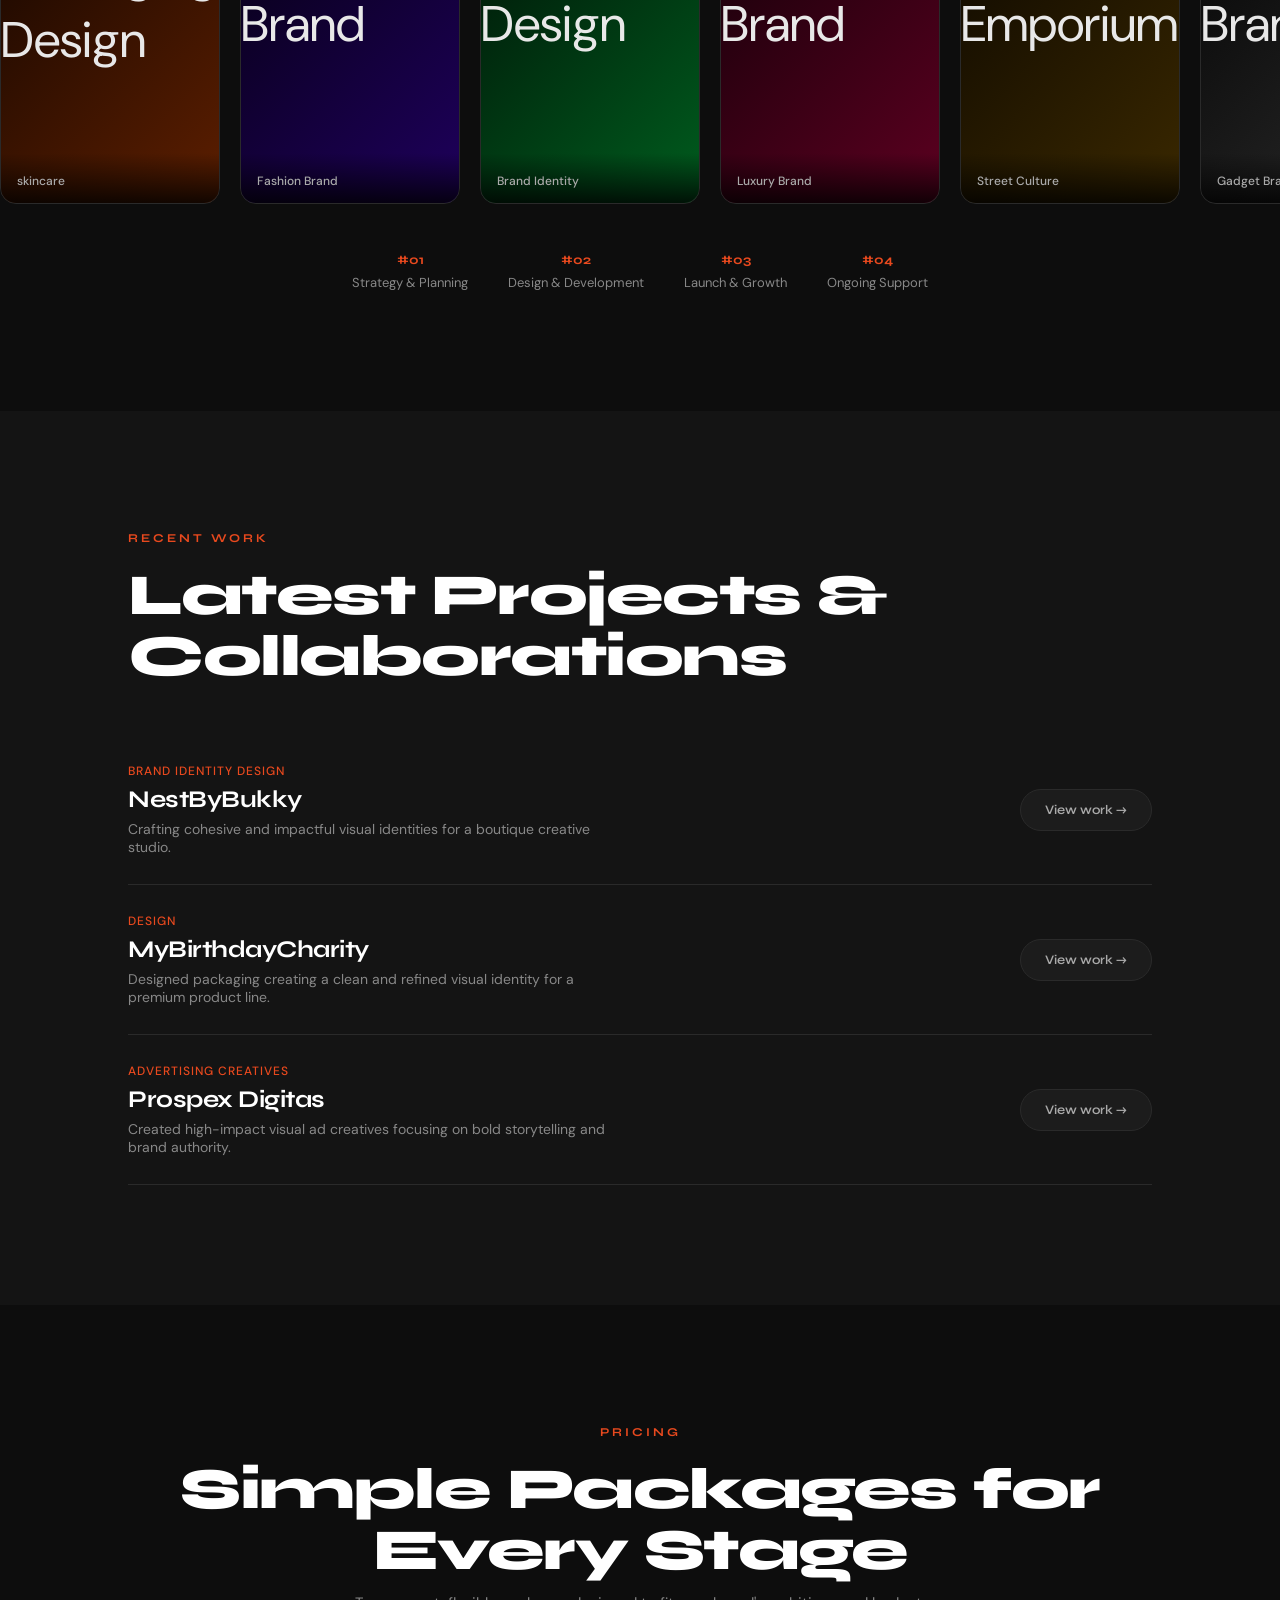
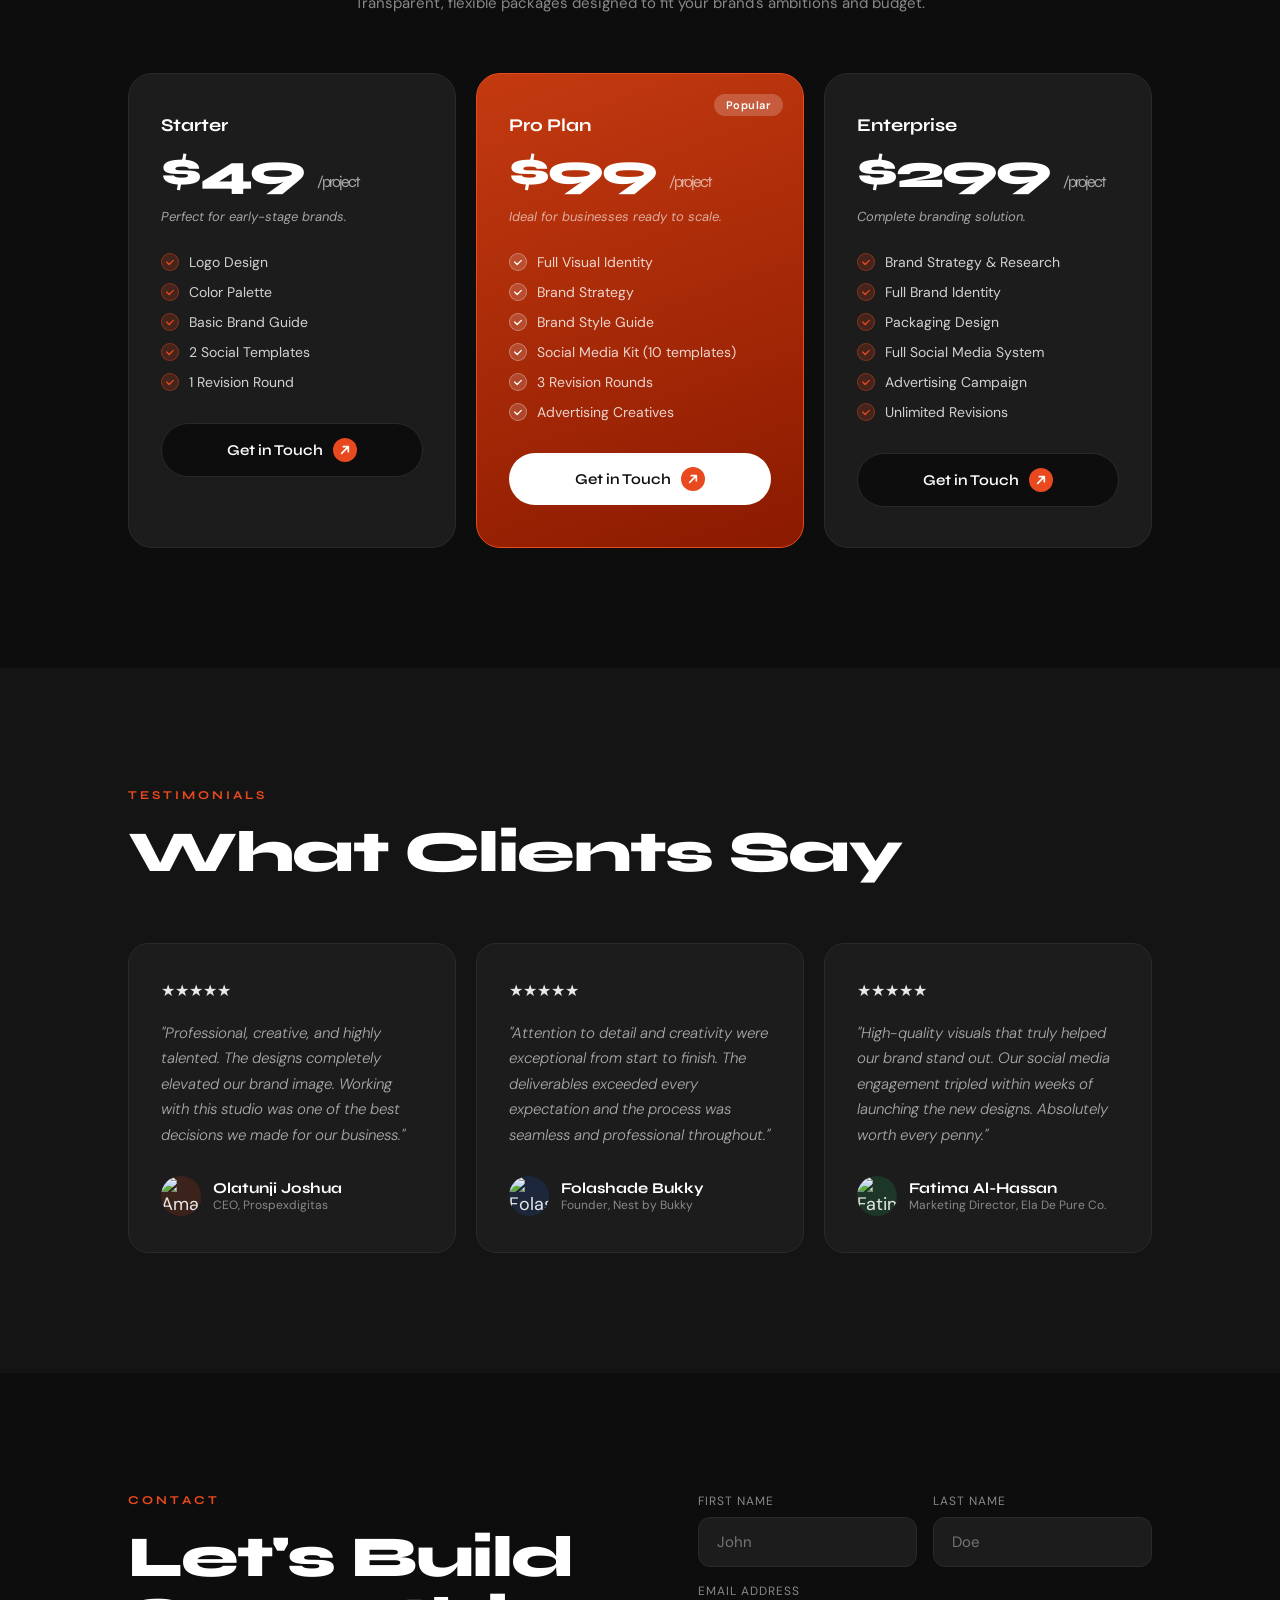
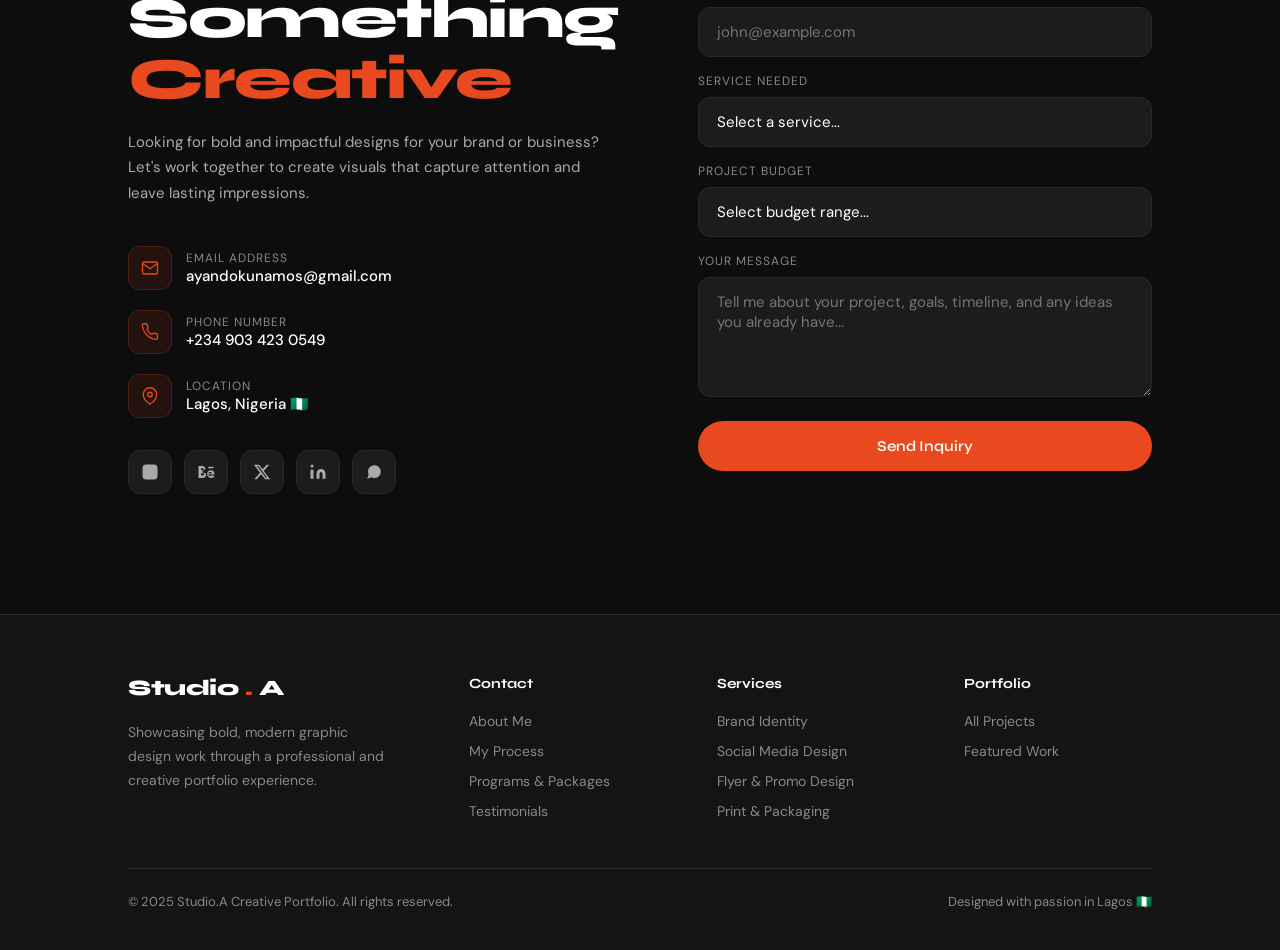
==== commit f35570fe: "Update portfolio pages and homepage" ====
--- a/index.html
+++ b/index.html
@@ -523,7 +523,7 @@
           Explore more brand identities, social media creatives, and digital
           design work from my extended portfolio.
         </p>
-        <a href="#contact" class="btn-primary" style="display: inline-flex">
+        <a href="#projects" class="btn-primary" style="display: inline-flex">
           See More Projects
           <span class="btn-icon">
             <svg viewBox="0 0 12 12" width="12" height="12">
@@ -737,7 +737,7 @@
             <li>2 Social Templates</li>
             <li>1 Revision Round</li>
           </ul>
-          <button class="pricing-btn pricing-btn-dark">
+          <a href="#contact" class="pricing-btn pricing-btn-dark">
             Get in Touch
             <span
               class="btn-icon-sm"
@@ -761,7 +761,7 @@
                 />
               </svg>
             </span>
-          </button>
+          </a>
         </div>
         <div class="pricing-card featured reveal reveal-delay-1">
           <div class="pricing-badge">Popular</div>
@@ -778,7 +778,7 @@
             <li>3 Revision Rounds</li>
             <li>Advertising Creatives</li>
           </ul>
-          <button class="pricing-btn pricing-btn-light">
+          <a href="#contact" class="pricing-btn pricing-btn-light">
             Get in Touch
             <span
               class="btn-icon-sm"
@@ -802,7 +802,7 @@
                 />
               </svg>
             </span>
-          </button>
+          </a>
         </div>
         <div class="pricing-card reveal reveal-delay-2">
           <div class="pricing-plan">Enterprise</div>
@@ -816,7 +816,7 @@
             <li>Advertising Campaign</li>
             <li>Unlimited Revisions</li>
           </ul>
-          <button class="pricing-btn pricing-btn-dark">
+          <a href="#contact" class="pricing-btn pricing-btn-dark">
             Get in Touch
             <span
               class="btn-icon-sm"
@@ -840,7 +840,7 @@
                 />
               </svg>
             </span>
-          </button>
+          </a>
         </div>
       </div>
     </section>
@@ -1165,7 +1165,7 @@
           <div class="reveal reveal-delay-3">
             <div class="footer-nav-title">Portfolio</div>
             <div class="footer-nav-links">
-              <a href="all-work.html">All Projects</a>
+              <a href="#projects">All Projects</a>
               <a href="index.html#portfolio">Featured Work</a>
             </div>
           </div>
--- a/style.css
+++ b/style.css
@@ -589,7 +589,7 @@
 .about-portrait-inner {
   width: 100%;
   height: 100%;
-  background-image: url(/images/amos2.png);
+  background-image: url(https://res.cloudinary.com/dsec6tlnk/image/upload/v1784023663/amos2.png);
   background-position: center;
   background-repeat: no-repeat;
   background-size: cover;
